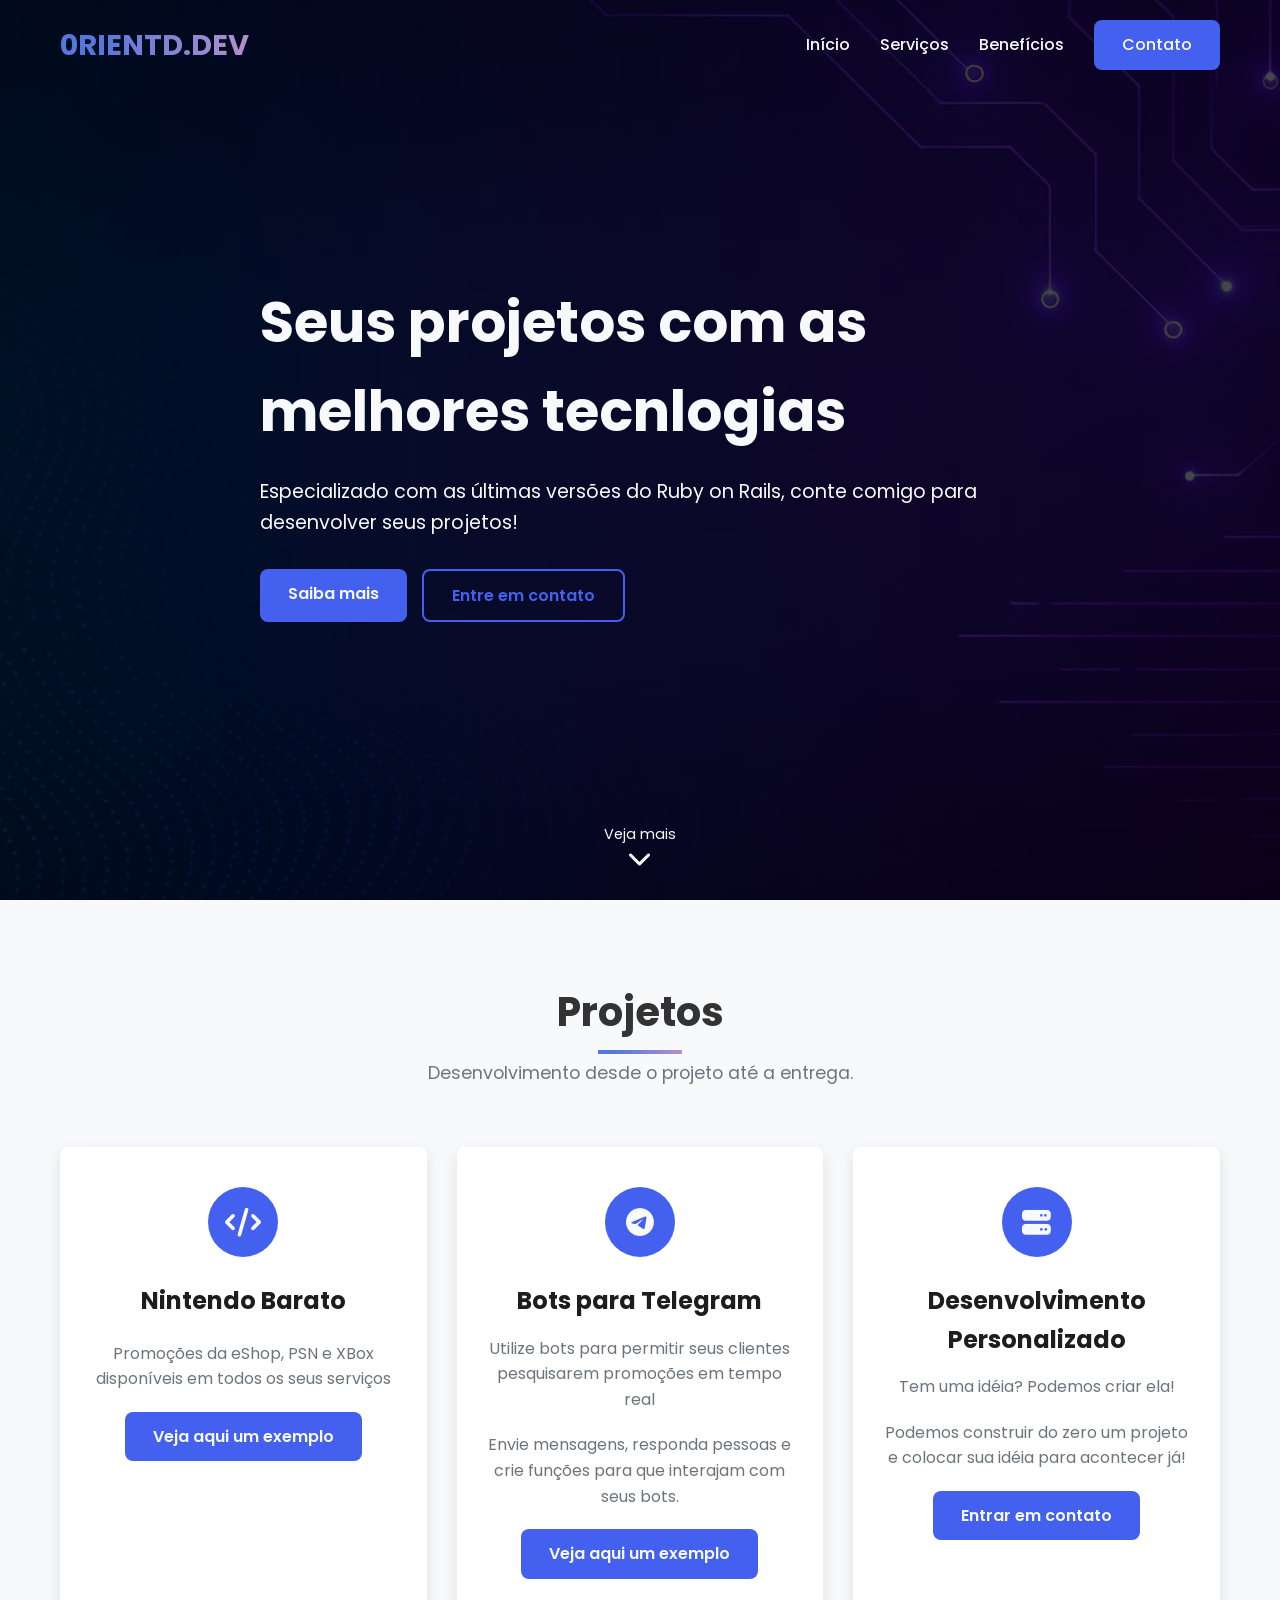
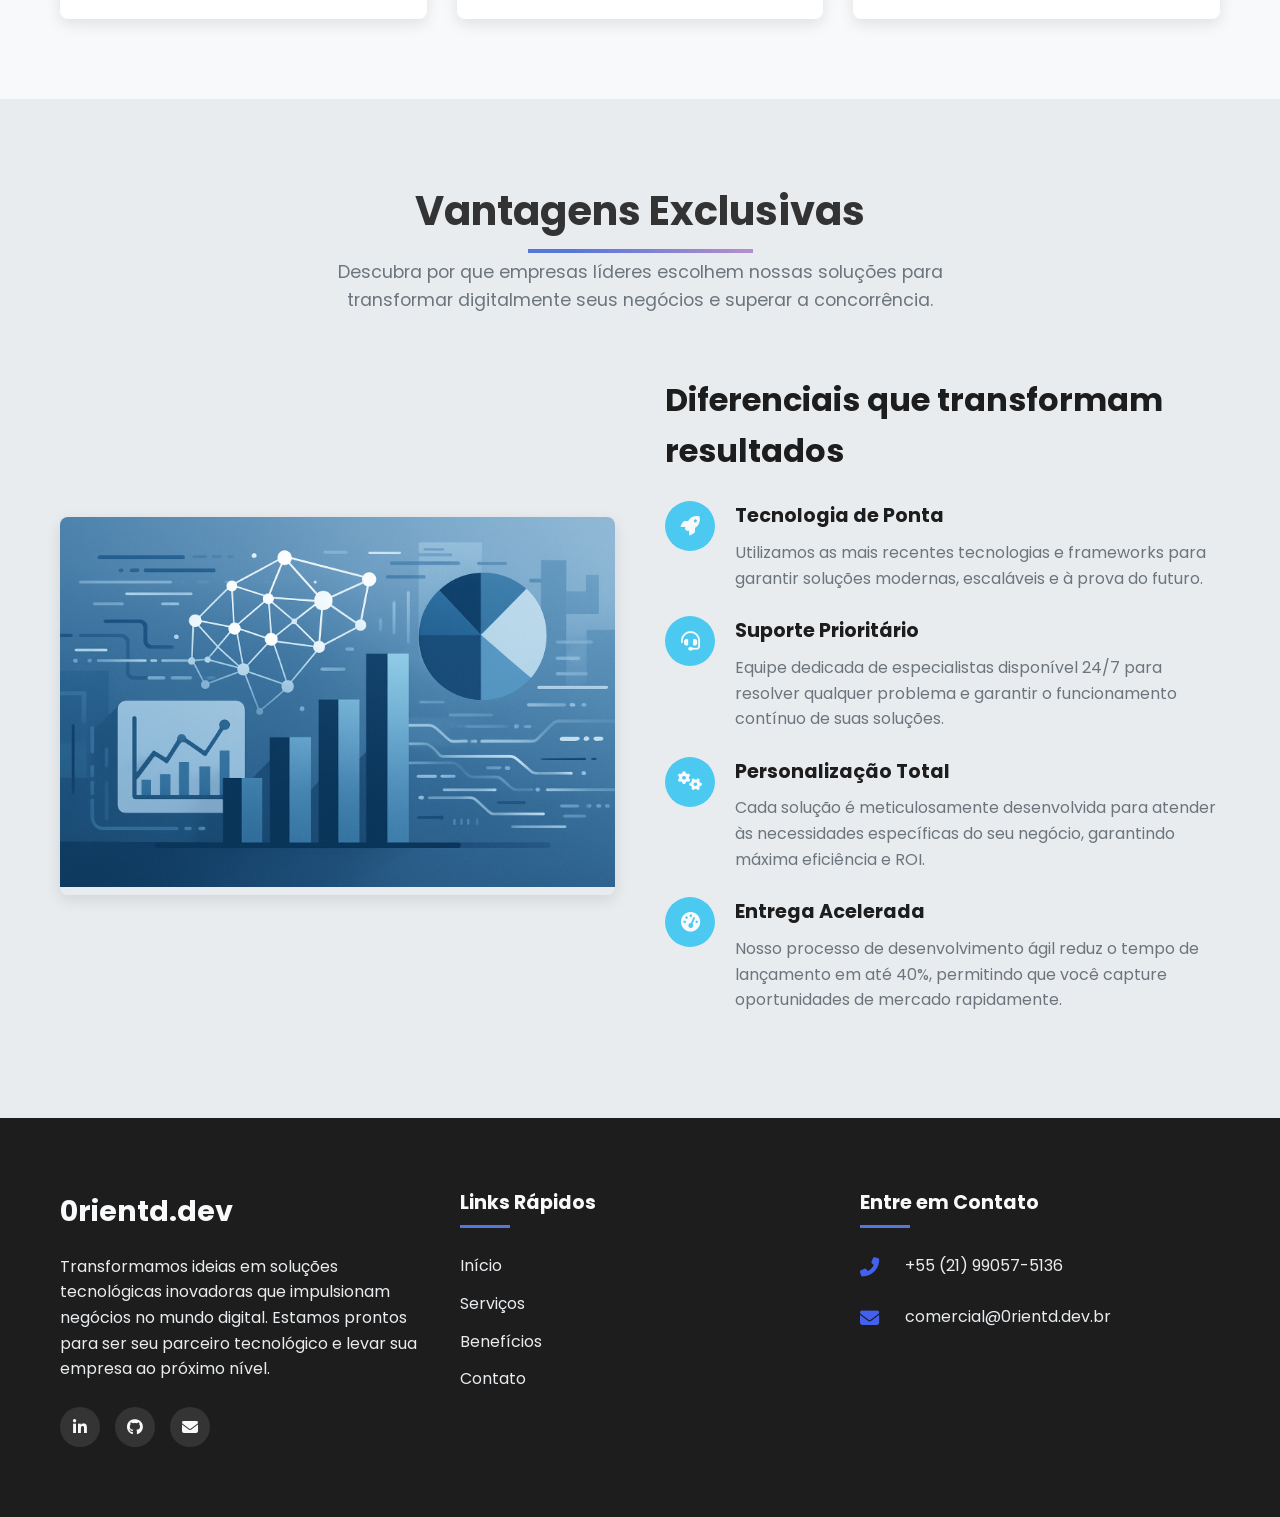
==== index.html @ 9e813110 "feita atualização parcial" ====
<!DOCTYPE html>
<html lang="pt-br">
<head>
    <meta charset="UTF-8">
    <meta name="viewport" content="width=device-width, initial-scale=1.0">
    <title>0rientd.dev</title>
    <meta name="description" content="Serviços de desenvolvimento personalizado, bots de automação para Telegram e APIs customizadas para seu negócio.">
    
    <!-- Fontes -->
    <link rel="preconnect" href="https://fonts.googleapis.com">
    <link rel="preconnect" href="https://fonts.gstatic.com" crossorigin>
    <link href="https://fonts.googleapis.com/css2?family=Poppins:wght@300;400;500;600;700&display=swap" rel="stylesheet">
    
    <!-- Font Awesome -->
    <link rel="stylesheet" href="https://cdnjs.cloudflare.com/ajax/libs/font-awesome/6.4.0/css/all.min.css">
    
    <!-- CSS Personalizado -->
    <link rel="stylesheet" href="css/style.css">
</head>
<body>
    <!-- Header / Navegação -->
    <header id="header">
        <div class="container navbar">
            <a href="#" class="logo">0rientd.dev</a>
            <ul class="nav-links">
                <li><a href="#home">Início</a></li>
                <li><a href="#services">Serviços</a></li>
                <li><a href="#benefits">Benefícios</a></li>
                <li><a href="#contact" class="btn">Contato</a></li>
            </ul>
            <div class="hamburger">
                <span></span>
                <span></span>
                <span></span>
            </div>
        </div>
    </header>

    <!-- Hero Section -->
    <section id="home" class="hero">
        <div class="container hero-content">
            <h1>Seus projetos com as melhores tecnlogias</h1>
            <p>Especializado com as últimas versões do Ruby on Rails, conte comigo para desenvolver seus projetos!</p>
            <div class="hero-btns">
                <a href="#services" class="btn">Saiba mais</a>
                <a href="#contact" class="btn btn-outline">Entre em contato</a>
            </div>
        </div>
        <div class="scroll-down">
            <span>Veja mais</span>
            <i class="fas fa-chevron-down"></i>
        </div>
    </section>

    <!-- Serviços -->
    <section id="services" class="services">
        <div class="container">
            <div class="section-title">
                <h2>Projetos</h2>
                <p>Desenvolvimento desde o projeto até a entrega.</p>
                <p></p>
            </div>
            <div class="services-container">
                <div class="service-card" data-aos="fade-up">
                    <div class="service-icon">
                        <i class="fas fa-code"></i>
                    </div>
                    <h3>Nintendo Barato</h3>
                    <p></p>
                    <p>Promoções da eShop, PSN e XBox disponíveis em todos os seus serviços</p>
                    <a href="#link-para-pagina-de-exemplo" class="btn">Veja aqui um exemplo</a>
                </div>
                <div class="service-card" data-aos="fade-up" data-aos-delay="200">
                    <div class="service-icon">
                        <i class="fab fa-telegram"></i>
                    </div>
                    <h3>Bots para Telegram</h3>
                    <p>Utilize bots para permitir seus clientes pesquisarem promoções em tempo real</p>
                    <p>Envie mensagens, responda pessoas e crie funções para que interajam com seus bots.</p>
                    <a href="#contact" class="btn">Veja aqui um exemplo</a>
                </div>
                <div class="service-card" data-aos="fade-up" data-aos-delay="400">
                    <div class="service-icon">
                        <i class="fas fa-server"></i>
                    </div>
                    <h3>Desenvolvimento Personalizado</h3>
                    <p>Tem uma idéia? Podemos criar ela!</p>
                    <p>Podemos construir do zero um projeto e colocar sua idéia para acontecer já!</p>
                    <a href="#contact" class="btn">Entrar em contato</a>
                </div>
            </div>
        </div>
    </section>

    <!-- Benefícios -->
    <section id="benefits" class="benefits">
        <div class="container">
            <div class="section-title">
                <h2>Vantagens Exclusivas</h2>
                <p>Descubra por que empresas líderes escolhem nossas soluções para transformar digitalmente seus negócios e superar a concorrência.</p>
            </div>
            <div class="benefits-container">
                <div class="benefits-img">
                    <img src="images/apoio.png" alt="Tecnologia avançada">
                </div>
                <div class="benefits-content">
                    <h3>Diferenciais que transformam resultados</h3>
                    <div class="benefit-item" data-aos="fade-right">
                        <div class="benefit-icon">
                            <i class="fas fa-rocket"></i>
                        </div>
                        <div class="benefit-text">
                            <h4>Tecnologia de Ponta</h4>
                            <p>Utilizamos as mais recentes tecnologias e frameworks para garantir soluções modernas, escaláveis e à prova do futuro.</p>
                        </div>
                    </div>
                    <div class="benefit-item" data-aos="fade-right" data-aos-delay="200">
                        <div class="benefit-icon">
                            <i class="fas fa-headset"></i>
                        </div>
                        <div class="benefit-text">
                            <h4>Suporte Prioritário</h4>
                            <p>Equipe dedicada de especialistas disponível 24/7 para resolver qualquer problema e garantir o funcionamento contínuo de suas soluções.</p>
                        </div>
                    </div>
                    <div class="benefit-item" data-aos="fade-right" data-aos-delay="400">
                        <div class="benefit-icon">
                            <i class="fas fa-cogs"></i>
                        </div>
                        <div class="benefit-text">
                            <h4>Personalização Total</h4>
                            <p>Cada solução é meticulosamente desenvolvida para atender às necessidades específicas do seu negócio, garantindo máxima eficiência e ROI.</p>
                        </div>
                    </div>
                    <div class="benefit-item" data-aos="fade-right" data-aos-delay="600">
                        <div class="benefit-icon">
                            <i class="fas fa-tachometer-alt"></i>
                        </div>
                        <div class="benefit-text">
                            <h4>Entrega Acelerada</h4>
                            <p>Nosso processo de desenvolvimento ágil reduz o tempo de lançamento em até 40%, permitindo que você capture oportunidades de mercado rapidamente.</p>
                        </div>
                    </div>
                </div>
            </div>
        </div>
    </section>

    <!-- Footer / Contato -->
    <footer id="contact">
        <div class="container">
            <div class="footer-container">
                <div class="footer-about">
                    <a href="#" class="footer-logo">0rientd.dev</a>
                    <p>Transformamos ideias em soluções tecnológicas inovadoras que impulsionam negócios no mundo digital. Estamos prontos para ser seu parceiro tecnológico e levar sua empresa ao próximo nível.</p>
                    <div class="social-links">
                        <a href="https://linkedin.com/" class="social-link" target="_blank" aria-label="LinkedIn">
                            <i class="fab fa-linkedin-in"></i>
                        </a>
                        <a href="https://github.com/" class="social-link" target="_blank" aria-label="GitHub">
                            <i class="fab fa-github"></i>
                        </a>
                        <a href="mailto:contato@devsolutions.com" class="social-link" aria-label="Email">
                            <i class="fas fa-envelope"></i>
                        </a>
                    </div>
                </div>
                <div class="footer-links">
                    <h4>Links Rápidos</h4>
                    <ul>
                        <li><a href="#home">Início</a></li>
                        <li><a href="#services">Serviços</a></li>
                        <li><a href="#benefits">Benefícios</a></li>
                        <li><a href="#contact">Contato</a></li>
                    </ul>
                </div>
                <div class="footer-contact">
                    <h4>Entre em Contato</h4>
                    <div class="contact-info">
                        <div class="contact-icon">
                            <i class="fas fa-phone-alt"></i>
                        </div>
                        <div class="contact-text">
                            <p>+55 (21) 99057-5136</p>
                        </div>
                    </div>
                    <div class="contact-info">
                        <div class="contact-icon">
                            <i class="fas fa-envelope"></i>
                        </div>
                        <div class="contact-text">
                            <p>comercial@0rientd.dev.br</p>
                        </div>
                    </div>
                </div>
            </div>
        </div>
    </footer>

    <!-- Botão Voltar ao Topo -->
    <div class="back-to-top">
        <i class="fas fa-arrow-up"></i>
    </div>

    <!-- JavaScript -->
    <script src="js/main.js"></script>
</body>
</html>
---- css/style.css ----
/* ===== VARIABLES ===== */
:root {
  --primary-color: #4361ee;
  --secondary-color: #57d;
  --accent-color: #4cc9f0;
  --dark-color: #1d1d1d;
  --light-color: #f8f9fa;
  --success-color: #2ecc71;
  --warning-color: #f39c12;
  --danger-color: #e74c3c;
  --text-color: #333333;
  --text-light: #f8f9fa;
  --gray-light: #e9ecef;
  --gray: #6c757d;
  --intersection-animation-loop: #b490ca;
  --transition: all 0.3s ease;
  --box-shadow: 0 5px 15px rgba(0, 0, 0, 0.1);
  --box-shadow-hover: 0 8px 25px rgba(0, 0, 0, 0.2);
  --border-radius: 8px;
  --section-padding: 80px 0;
}
::-webkit-color-swatch-wrapper {
  padding: 0;
}

/* ===== RESET & BASE STYLES ===== */
* {
  margin: 0;
  padding: 0;
  box-sizing: border-box;
}

html {
  scroll-behavior: smooth;
  font-size: 16px;
}

body {
  font-family: 'Poppins', sans-serif;
  line-height: 1.6;
  color: var(--text-color);
  overflow-x: hidden;
  background-color: var(--light-color);
}

a {
  text-decoration: none;
  color: var(--primary-color);
  transition: var(--transition);
}

a:hover {
  color: var(--secondary-color);
}

ul {
  list-style: none;
}

img {
  max-width: 100%;
  height: auto;
}

.container {
  width: 100%;
  max-width: 1200px;
  margin: 0 auto;
  padding: 0 20px;
}

.btn {
  display: inline-block;
  padding: 12px 28px;
  background-color: var(--primary-color);
  color: var(--text-light);
  border: none;
  border-radius: var(--border-radius);
  font-weight: 600;
  cursor: pointer;
  transition: var(--transition);
  text-align: center;
}

.btn:hover {
  background-color: var(--secondary-color);
  transform: translateY(-3px);
  box-shadow: var(--box-shadow-hover);
  color: var(--text-light);
}

.btn-outline {
  background-color: transparent;
  border: 2px solid var(--primary-color);
  color: var(--primary-color);
}

.btn-outline:hover {
  background-color: var(--secondary-color);
  color: var(--text-light);
  border: 2px solid var(--secondary-color);
}

.section-title {
  text-align: center;
  margin-bottom: 60px;
}

.section-title h2 {
  font-size: 2.5rem;
  font-weight: 700;
  margin-bottom: 15px;
  position: relative;
  display: inline-block;
}

.section-title h2::after {
  background: linear-gradient(to right, var(--secondary-color) 10%, var(--intersection-animation-loop) 50%, var(--secondary-color) 100%);
  background-size: 200% auto;
  animation: textclip 3.5s linear infinite;
  content: '';
  position: absolute;
  width: 50%;
  height: 4px;
  bottom: -10px;
  left: 25%;
}

@keyframes textclip {
  to {
    background-position: 200% center;
  }
}

.section-title p {
  color: var(--gray);
  font-size: 1.1rem;
  max-width: 700px;
  margin: 0 auto;
}

section {
  padding: var(--section-padding);
}

/* ===== HEADER & NAVIGATION ===== */
header {
  position: fixed;
  top: 0;
  left: 0;
  width: 100%;
  z-index: 1000;
  background-color: transparent;
  transition: var(--transition);
  padding: 20px 0;
}

header.scrolled {
  background-color: var(--light-color);
  box-shadow: var(--box-shadow);
  padding: 15px 0;
}

.navbar {
  display: flex;
  justify-content: space-between;
  align-items: center;
}

.logo {
  text-align: center;
  color: #fff;
  font-size: 1.8rem;
  text-transform: uppercase;
  font-weight: 700;
  background: linear-gradient(to right, var(--secondary-color) 10%, var(--intersection-animation-loop) 50%, var(--secondary-color) 100%);
  background-size: 200% auto;
  background-clip: text;
  -webkit-background-clip: text;
  -webkit-text-fill-color: transparent;
  animation: textclip 3.5s linear infinite;
  display: inline-block;
}

@keyframes textclip {
  to {
    background-position: 200% center;
  }
}

header.scrolled .logo {
  /* color: var(--primary-color); */
  color: var(--secondary-color);
}

.nav-links {
  display: flex;
  align-items: center;
}

.nav-links li {
  margin-left: 30px;
}

.nav-links a {
  color: var(--text-light);
  font-weight: 500;
  position: relative;
}

header.scrolled .nav-links a {
  color: var(--text-color);
}

.nav-links a::after {
  content: '';
  position: absolute;
  width: 0;
  height: 2px;
  background-color: var(--secondary-color);
  bottom: -5px;
  left: 0;
  transition: var(--transition);
}

.nav-links a:hover::after {
  width: 100%;
}

.hamburger {
  display: none;
  cursor: pointer;
}

.hamburger span {
  display: block;
  width: 25px;
  height: 3px;
  background-color: var(--text-light);
  margin: 5px 0;
  transition: var(--transition);
}

header.scrolled .hamburger span {
  background-color: var(--text-color);
}

/* ===== HERO SECTION ===== */
.hero {
  height: 100vh;
  background: linear-gradient(rgba(0, 0, 0, 0.7), rgba(0, 0, 0, 0.7)), url('../images/hero-bg.jpg');
  background-size: cover;
  background-position: center;
  display: flex;
  align-items: center;
  color: var(--text-light);
  position: relative;
}

.hero-content {
  max-width: 800px;
}

.hero-content h1 {
  font-size: 3.5rem;
  font-weight: 700;
  margin-bottom: 20px;
  opacity: 0;
  transform: translateY(30px);
  animation: fadeInUp 1s forwards 0.5s;
}

.hero-content p {
  font-size: 1.2rem;
  margin-bottom: 30px;
  opacity: 0;
  transform: translateY(30px);
  animation: fadeInUp 1s forwards 0.8s;
}

.hero-btns {
  display: flex;
  gap: 15px;
  opacity: 0;
  transform: translateY(30px);
  animation: fadeInUp 1s forwards 1.1s;
}

@keyframes fadeInUp {
  to {
    opacity: 1;
    transform: translateY(0);
  }
}

.scroll-down {
  position: absolute;
  bottom: 30px;
  left: 50%;
  transform: translateX(-50%);
  display: flex;
  flex-direction: column;
  align-items: center;
  color: var(--text-light);
  font-size: 0.9rem;
  opacity: 0;
  animation: fadeIn 1s forwards 1.5s;
}

.scroll-down i {
  font-size: 1.5rem;
  animation: bounce 2s infinite;
}

@keyframes fadeIn {
  to {
    opacity: 1;
  }
}

@keyframes bounce {
  0%, 20%, 50%, 80%, 100% {
    transform: translateY(0);
  }
  40% {
    transform: translateY(-15px);
  }
  60% {
    transform: translateY(-7px);
  }
}

/* ===== SERVICES SECTION ===== */
.services {
  background-color: var(--light-color);
}

.services-container {
  display: grid;
  grid-template-columns: repeat(auto-fit, minmax(300px, 1fr));
  gap: 30px;
}

.service-card {
  background-color: white;
  border-radius: var(--border-radius);
  padding: 40px 30px;
  text-align: center;
  box-shadow: var(--box-shadow);
  transition: var(--transition);
  opacity: 0;
  transform: translateY(30px);
}

.service-card.animate {
  animation: fadeInUp 1s forwards;
}

.service-card:hover {
  transform: translateY(-10px);
  box-shadow: var(--box-shadow-hover);
}

.service-icon {
  width: 70px;
  height: 70px;
  background-color: var(--primary-color);
  color: var(--text-light);
  border-radius: 50%;
  display: flex;
  justify-content: center;
  align-items: center;
  margin: 0 auto 25px;
  font-size: 1.8rem;
}

.service-card h3 {
  font-size: 1.5rem;
  margin-bottom: 15px;
  color: var(--dark-color);
}

.service-card p {
  color: var(--gray);
  margin-bottom: 20px;
}

/* ===== BENEFITS SECTION ===== */
.benefits {
  background-color: var(--gray-light);
}

.benefits-container {
  display: grid;
  grid-template-columns: 1fr 1fr;
  gap: 50px;
  align-items: center;
}

.benefits-img {
  position: relative;
  overflow: hidden;
  border-radius: var(--border-radius);
  box-shadow: var(--box-shadow);
}

.benefits-img img {
  transition: var(--transition);
}

.benefits-img:hover img {
  transform: scale(1.05);
}

.benefits-content h3 {
  font-size: 2rem;
  margin-bottom: 25px;
  color: var(--dark-color);
}

.benefit-item {
  display: flex;
  align-items: flex-start;
  margin-bottom: 25px;
  opacity: 0;
  transform: translateX(30px);
}

.benefit-item.animate {
  animation: fadeInRight 1s forwards;
}

.benefit-icon {
  min-width: 50px;
  height: 50px;
  background-color: var(--accent-color);
  color: var(--text-light);
  border-radius: 50%;
  display: flex;
  justify-content: center;
  align-items: center;
  margin-right: 20px;
  font-size: 1.2rem;
}

.benefit-text h4 {
  font-size: 1.2rem;
  margin-bottom: 8px;
  color: var(--dark-color);
}

.benefit-text p {
  color: var(--gray);
}

@keyframes fadeInRight {
  to {
    opacity: 1;
    transform: translateX(0);
  }
}

/* ===== FOOTER ===== */
footer {
  background-color: var(--dark-color);
  color: var(--text-light);
  padding: 70px 0 20px;
}

.footer-container {
  display: grid;
  grid-template-columns: repeat(auto-fit, minmax(250px, 1fr));
  gap: 40px;
  margin-bottom: 50px;
}

.footer-logo {
  font-size: 1.8rem;
  font-weight: 700;
  color: var(--text-light);
  margin-bottom: 20px;
  display: inline-block;
}

.footer-about p {
  margin-bottom: 25px;
  color: var(--gray-light);
}

.social-links {
  display: flex;
  gap: 15px;
}

.social-link {
  width: 40px;
  height: 40px;
  background-color: rgba(255, 255, 255, 0.1);
  border-radius: 50%;
  display: flex;
  justify-content: center;
  align-items: center;
  color: var(--text-light);
  transition: var(--transition);
}

.social-link:hover {
  background-color: var(--secondary-color);
  transform: translateY(-5px);;
}

.footer-links h4,
.footer-contact h4 {
  font-size: 1.2rem;
  margin-bottom: 25px;
  position: relative;
  padding-bottom: 10px;
}

.footer-links h4::after,
.footer-contact h4::after {
  content: '';
  position: absolute;
  width: 50px;
  height: 3px;
  background-color: var(--secondary-color);
  bottom: 0;
  left: 0;
}

.footer-links ul li {
  margin-bottom: 12px;
}

.footer-links ul li a {
  color: var(--gray-light);
  transition: var(--transition);
}

.footer-links ul li a:hover {
  color: var(--secondary-color);
  padding-left: 5px;
}

.contact-info {
  display: flex;
  align-items: flex-start;
  margin-bottom: 20px;
}

.contact-icon {
  min-width: 30px;
  color: var(--primary-color);
  font-size: 1.2rem;
  margin-right: 15px;
}

.contact-text {
  color: var(--gray-light);
}

.copyright {
  text-align: center;
  padding-top: 20px;
  border-top: 1px solid rgba(255, 255, 255, 0.1);
  color: var(--gray);
  font-size: 0.9rem;
}

/* ===== BACK TO TOP BUTTON ===== */
.back-to-top {
  position: fixed;
  bottom: 30px;
  right: 30px;
  width: 50px;
  height: 50px;
  background-color: var(--primary-color);
  color: var(--text-light);
  border-radius: 50%;
  display: flex;
  justify-content: center;
  align-items: center;
  font-size: 1.2rem;
  cursor: pointer;
  opacity: 0;
  visibility: hidden;
  transition: var(--transition);
  z-index: 999;
}

.back-to-top.active {
  opacity: 1;
  visibility: visible;
}

.back-to-top:hover {
  background-color: var(--secondary-color);
  transform: translateY(-5px);
}

/* ===== RESPONSIVE STYLES ===== */
@media screen and (max-width: 992px) {
  html {
    font-size: 15px;
  }
  
  .hero-content h1 {
    font-size: 3rem;
  }
  
  .benefits-container {
    grid-template-columns: 1fr;
  }
  
  .benefits-img {
    order: 2;
  }
  
  .benefits-content {
    order: 1;
  }
}

@media screen and (max-width: 768px) {
  .hamburger {
    display: block;
  }
  
  .nav-links {
    position: fixed;
    top: 0;
    right: -100%;
    width: 70%;
    height: 100vh;
    background-color: var(--light-color);
    flex-direction: column;
    align-items: flex-start;
    padding: 100px 30px 30px;
    transition: var(--transition);
    box-shadow: -5px 0 15px rgba(0, 0, 0, 0.1);
  }
  
  .nav-links.active {
    right: 0;
  }
  
  .nav-links li {
    margin: 15px 0;
    width: 100%;
  }
  
  .nav-links a {
    color: var(--text-color);
    display: block;
    font-size: 1.1rem;
  }
  
  .hero-content h1 {
    font-size: 2.5rem;
  }
  
  .hero-btns {
    flex-direction: column;
    gap: 10px;
  }
  
  .hero-btns .btn {
    width: 100%;
  }
  
  .section-title h2 {
    font-size: 2rem;
  }
}

@media screen and (max-width: 576px) {
  html {
    font-size: 14px;
  }
  
  .hero-content h1 {
    font-size: 2.2rem;
  }
  
  .testimonial-card {
    padding: 30px 20px;
  }
  
  .slider-arrows {
    display: none;
  }
  
  .footer-container {
    grid-template-columns: 1fr;
  }
}
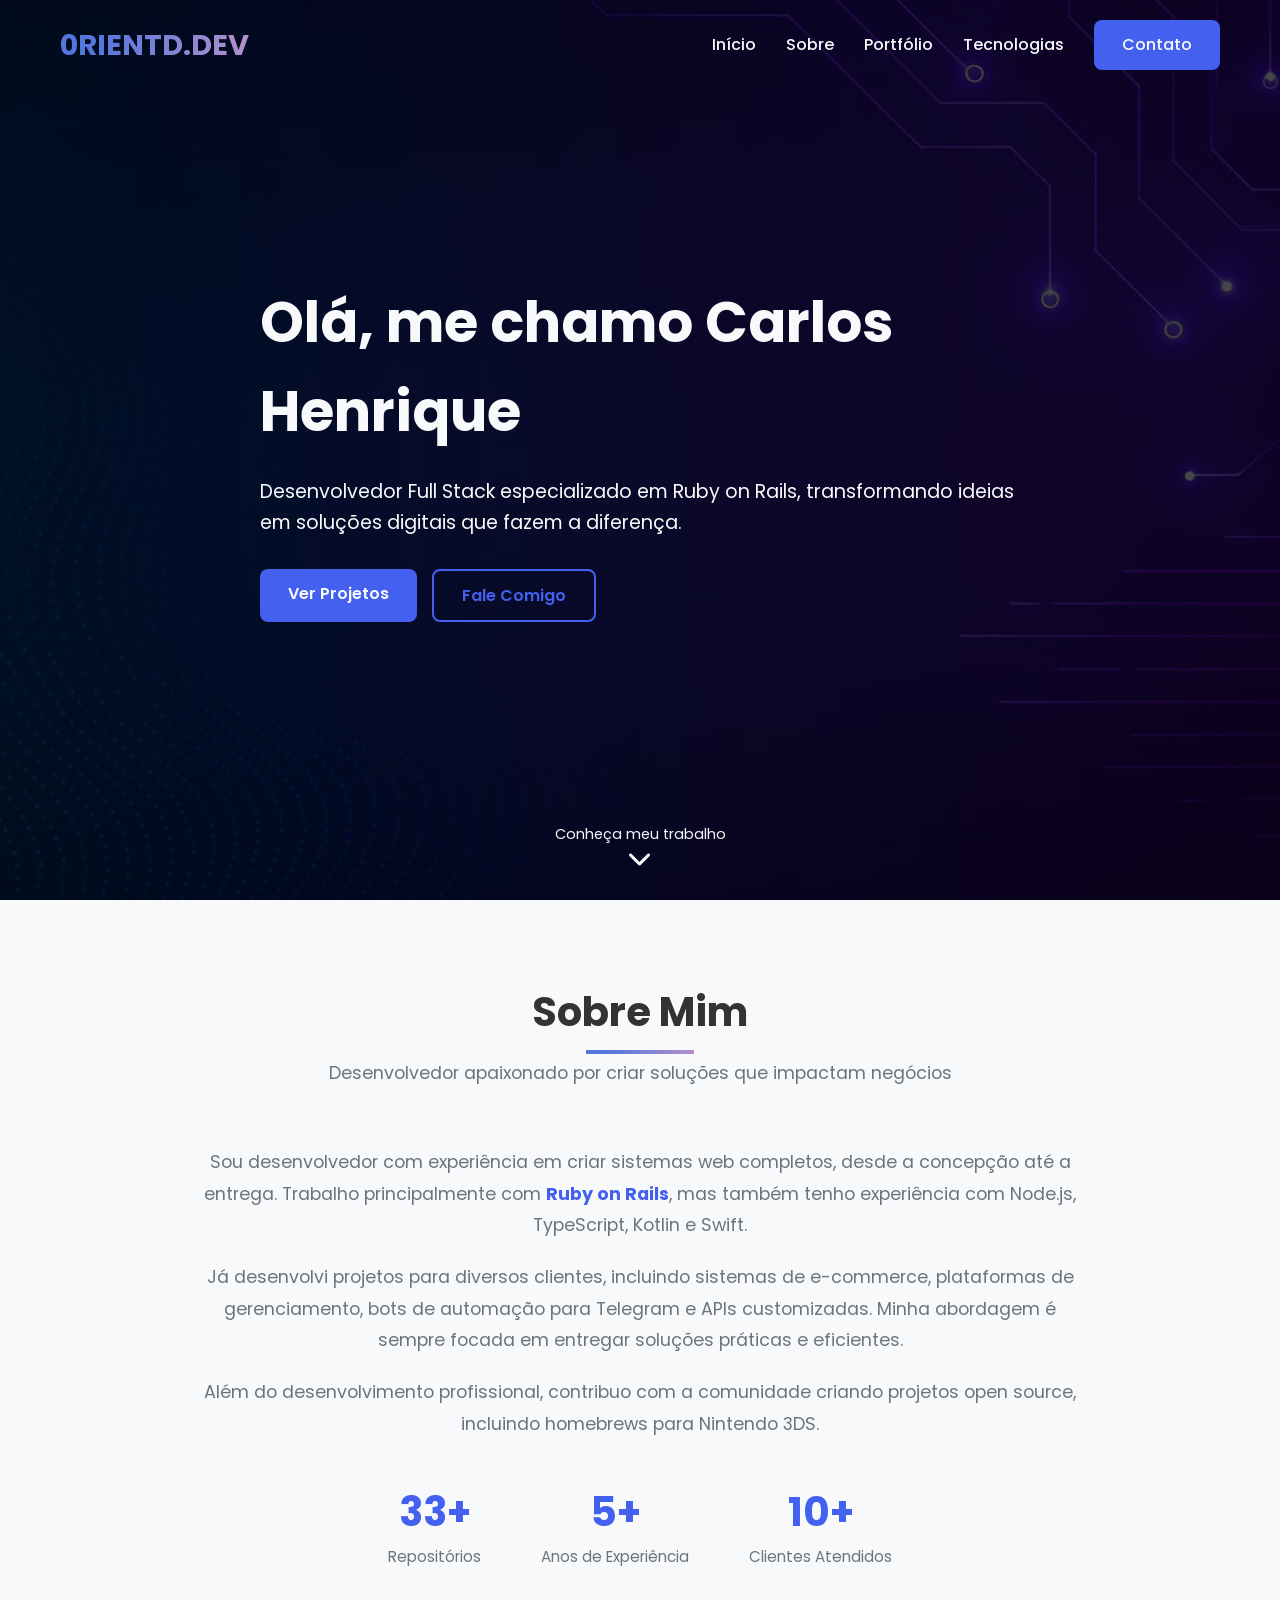
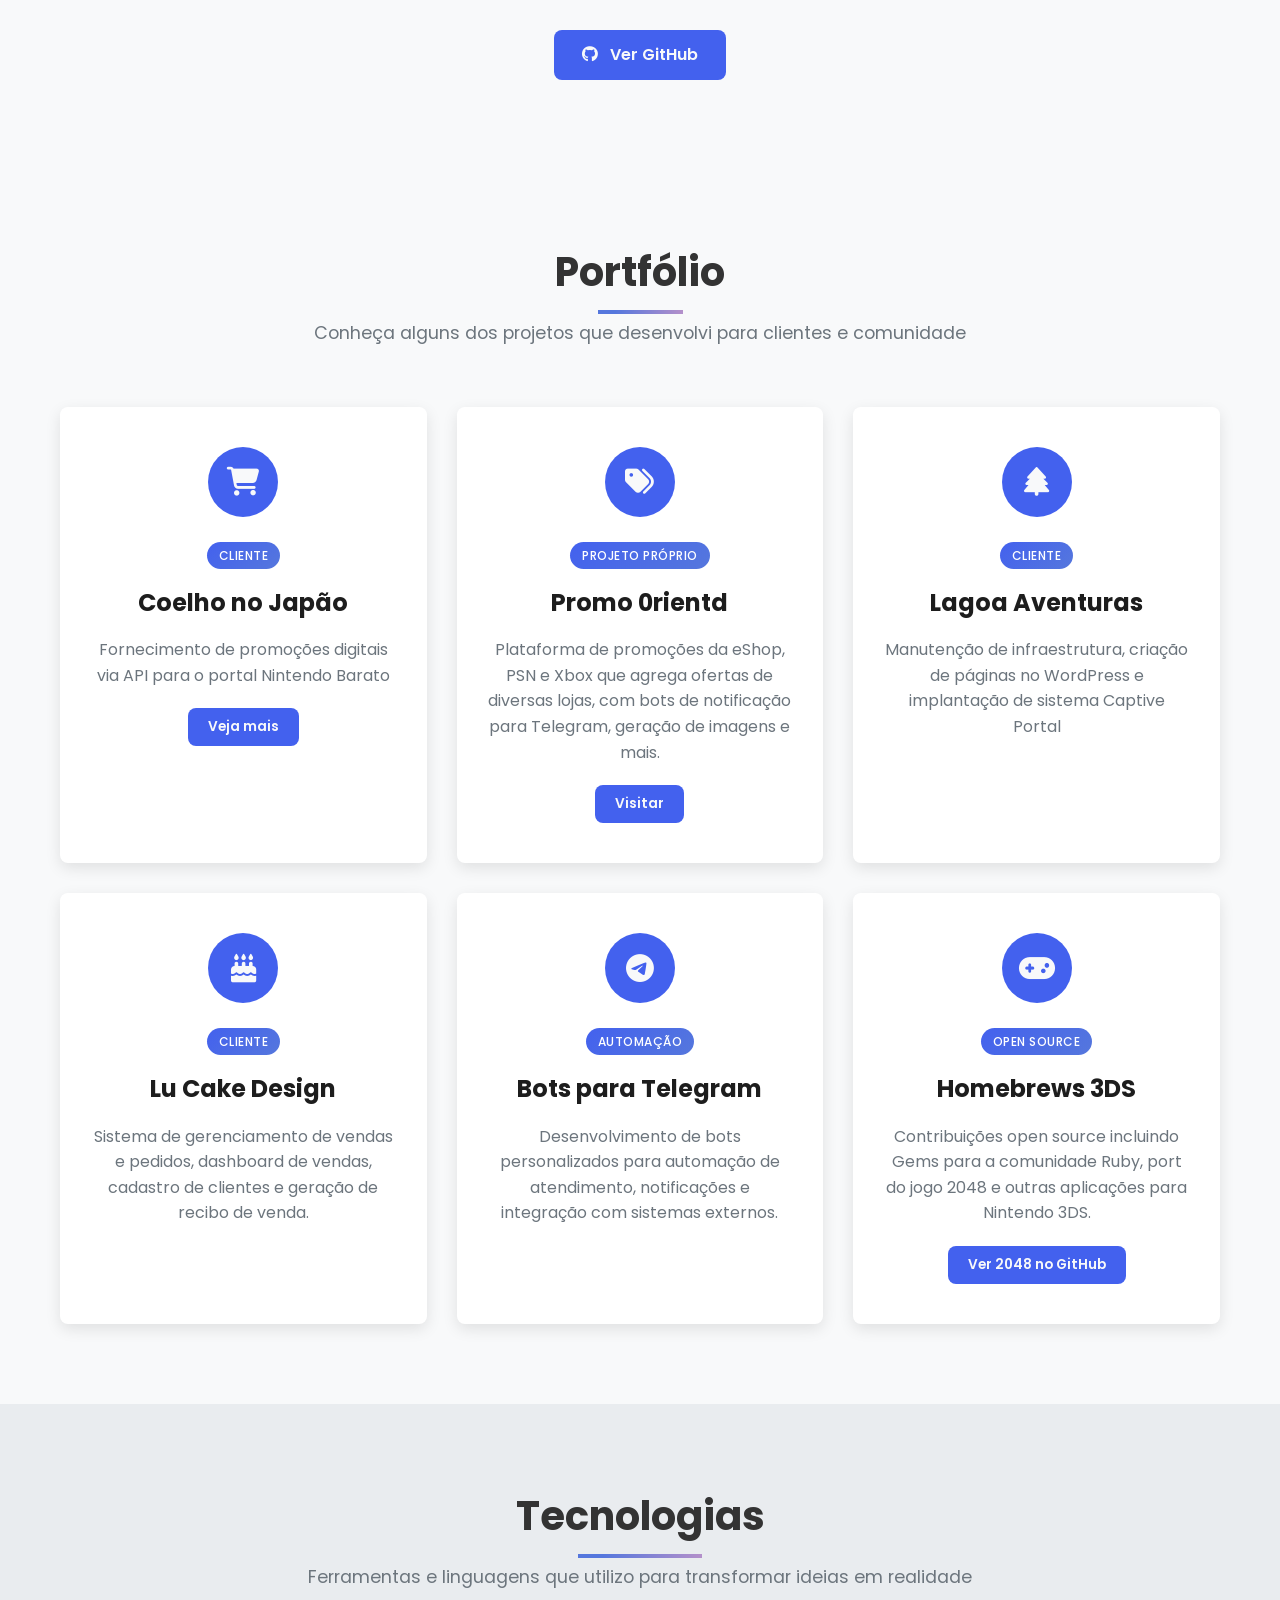
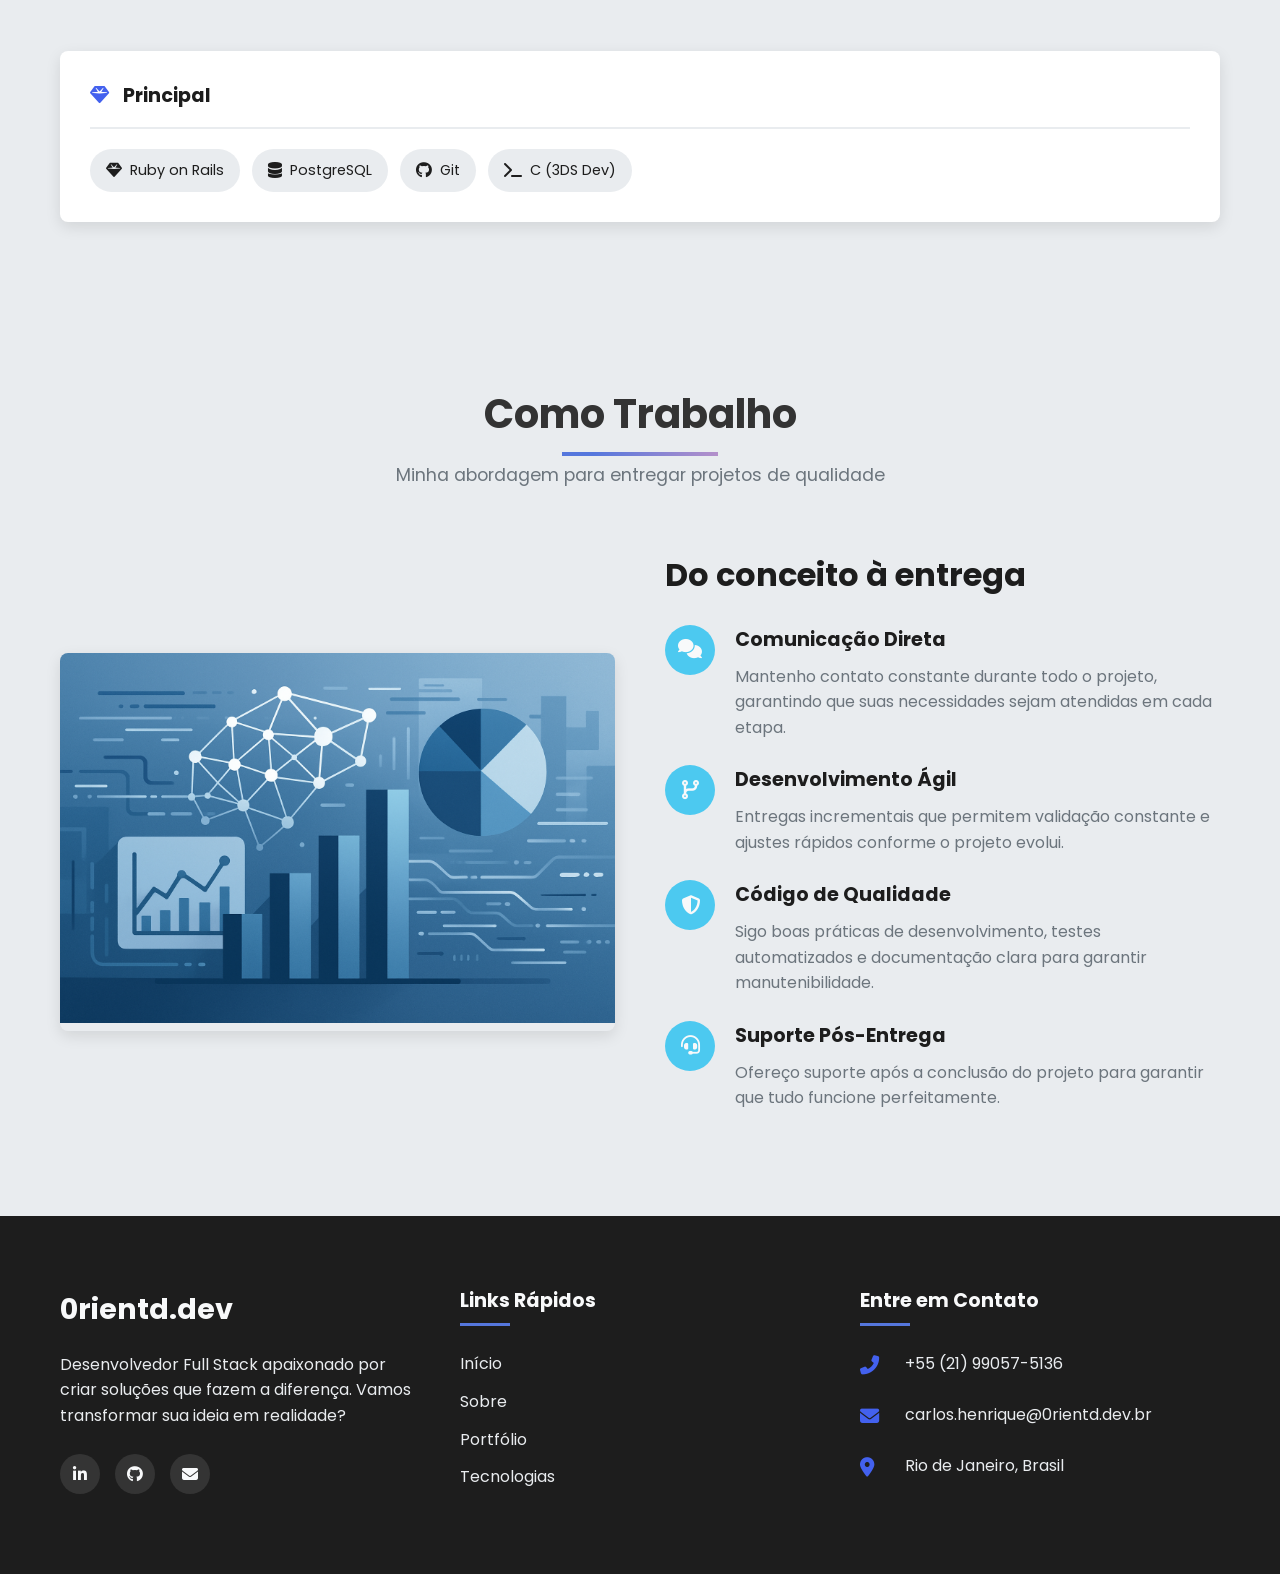
==== commit 6a46917f: "Atualizada informações do site e feito mudanças no layout, além de correções no layout mobile" ====
--- a/index.html
+++ b/index.html
@@ -3,8 +3,8 @@
 <head>
     <meta charset="UTF-8">
     <meta name="viewport" content="width=device-width, initial-scale=1.0">
-    <title>0rientd.dev</title>
-    <meta name="description" content="Serviços de desenvolvimento personalizado, bots de automação para Telegram e APIs customizadas para seu negócio.">
+    <title>0rientd.dev | Carlos Henrique</title>
+    <meta name="description" content="Desenvolvedor Full Stack especializado em Ruby on Rails. Criação de sistemas web, automações, bots para Telegram e soluções personalizadas.">
     
     <!-- Fontes -->
     <link rel="preconnect" href="https://fonts.googleapis.com">
@@ -24,8 +24,9 @@
             <a href="#" class="logo">0rientd.dev</a>
             <ul class="nav-links">
                 <li><a href="#home">Início</a></li>
-                <li><a href="#services">Serviços</a></li>
-                <li><a href="#benefits">Benefícios</a></li>
+                <li><a href="#about">Sobre</a></li>
+                <li><a href="#portfolio">Portfólio</a></li>
+                <li><a href="#skills">Tecnologias</a></li>
                 <li><a href="#contact" class="btn">Contato</a></li>
             </ul>
             <div class="hamburger">
@@ -39,106 +40,194 @@
     <!-- Hero Section -->
     <section id="home" class="hero">
         <div class="container hero-content">
-            <h1>Seus projetos com as melhores tecnlogias</h1>
-            <p>Especializado com as últimas versões do Ruby on Rails, conte comigo para desenvolver seus projetos!</p>
+            <h1>Olá, me chamo Carlos Henrique</h1>
+            <p>Desenvolvedor Full Stack especializado em Ruby on Rails, transformando ideias em soluções digitais que fazem a diferença.</p>
             <div class="hero-btns">
-                <a href="#services" class="btn">Saiba mais</a>
-                <a href="#contact" class="btn btn-outline">Entre em contato</a>
+                <a href="#portfolio" class="btn">Ver Projetos</a>
+                <a href="#contact" class="btn btn-outline">Fale Comigo</a>
             </div>
         </div>
         <div class="scroll-down">
-            <span>Veja mais</span>
+            <span>Conheça meu trabalho</span>
             <i class="fas fa-chevron-down"></i>
         </div>
     </section>
 
-    <!-- Serviços -->
-    <section id="services" class="services">
+    <!-- Sobre Mim -->
+    <section id="about" class="about">
         <div class="container">
             <div class="section-title">
-                <h2>Projetos</h2>
-                <p>Desenvolvimento desde o projeto até a entrega.</p>
-                <p></p>
+                <h2>Sobre Mim</h2>
+                <p>Desenvolvedor apaixonado por criar soluções que impactam negócios</p>
+            </div>
+            <div class="about-content">
+                <div class="about-text">
+                    <p>Sou desenvolvedor com experiência em criar sistemas web completos, desde a concepção até a entrega. Trabalho principalmente com <strong>Ruby on Rails</strong>, mas também tenho experiência com Node.js, TypeScript, Kotlin e Swift.</p>
+                    <p>Já desenvolvi projetos para diversos clientes, incluindo sistemas de e-commerce, plataformas de gerenciamento, bots de automação para Telegram e APIs customizadas. Minha abordagem é sempre focada em entregar soluções práticas e eficientes.</p>
+                    <p>Além do desenvolvimento profissional, contribuo com a comunidade criando projetos open source, incluindo homebrews para Nintendo 3DS.</p>
+                    <div class="about-stats">
+                        <div class="stat-item">
+                            <span class="stat-number">33+</span>
+                            <span class="stat-label">Repositórios</span>
+                        </div>
+                        <div class="stat-item">
+                            <span class="stat-number">5+</span>
+                            <span class="stat-label">Anos de Experiência</span>
+                        </div>
+                        <div class="stat-item">
+                            <span class="stat-number">10+</span>
+                            <span class="stat-label">Clientes Atendidos</span>
+                        </div>
+                    </div>
+                    <a href="https://github.com/0rientd" target="_blank" class="btn"><i class="fab fa-github"></i> Ver GitHub</a>
+                </div>
+            </div>
+        </div>
+    </section>
+
+    <!-- Portfólio -->
+    <section id="portfolio" class="services">
+        <div class="container">
+            <div class="section-title">
+                <h2>Portfólio</h2>
+                <p>Conheça alguns dos projetos que desenvolvi para clientes e comunidade</p>
             </div>
             <div class="services-container">
                 <div class="service-card" data-aos="fade-up">
                     <div class="service-icon">
-                        <i class="fas fa-code"></i>
-                    </div>
-                    <h3>Nintendo Barato</h3>
-                    <p></p>
-                    <p>Promoções da eShop, PSN e XBox disponíveis em todos os seus serviços</p>
-                    <a href="#link-para-pagina-de-exemplo" class="btn">Veja aqui um exemplo</a>
+                        <i class="fas fa-shopping-cart"></i>
+                    </div>
+                    <span class="project-tag">Cliente</span>
+                    <h3>Coelho no Japão</h3>
+                    <p>Fornecimento de promoções digitais via API para o portal Nintendo Barato</p>
+                    <a href="https://www.nintendobarato.com.br/eshop" target="_blank" class="btn btn-sm">Veja mais</a>
+                </div>
+                <div class="service-card" data-aos="fade-up" data-aos-delay="100">
+                    <div class="service-icon">
+                        <i class="fas fa-tags"></i>
+                    </div>
+                    <span class="project-tag">Projeto Próprio</span>
+                    <h3>Promo 0rientd</h3>
+                    <p>Plataforma de promoções da eShop, PSN e Xbox que agrega ofertas de diversas lojas, com bots de notificação para Telegram, geração de imagens e mais.</p>
+                    <a href="https://promo.0rientd.dev" target="_blank" class="btn btn-sm">Visitar</a>
                 </div>
                 <div class="service-card" data-aos="fade-up" data-aos-delay="200">
                     <div class="service-icon">
+                        <i class="fas fa-tree"></i>
+                    </div>
+                    <span class="project-tag">Cliente</span>
+                    <h3>Lagoa Aventuras</h3>
+                    <p>Manutenção de infraestrutura, criação de páginas no WordPress e implantação de sistema Captive Portal</p>
+                </div>
+                <div class="service-card" data-aos="fade-up" data-aos-delay="300">
+                    <div class="service-icon">
+                        <i class="fas fa-birthday-cake"></i>
+                    </div>
+                    <span class="project-tag">Cliente</span>
+                    <h3>Lu Cake Design</h3>
+                    <p>Sistema de gerenciamento de vendas e pedidos, dashboard de vendas, cadastro de clientes e geração de recibo de venda.</p>
+                </div>
+                <div class="service-card" data-aos="fade-up" data-aos-delay="400">
+                    <div class="service-icon">
                         <i class="fab fa-telegram"></i>
                     </div>
+                    <span class="project-tag">Automação</span>
                     <h3>Bots para Telegram</h3>
-                    <p>Utilize bots para permitir seus clientes pesquisarem promoções em tempo real</p>
-                    <p>Envie mensagens, responda pessoas e crie funções para que interajam com seus bots.</p>
-                    <a href="#contact" class="btn">Veja aqui um exemplo</a>
-                </div>
-                <div class="service-card" data-aos="fade-up" data-aos-delay="400">
-                    <div class="service-icon">
-                        <i class="fas fa-server"></i>
-                    </div>
-                    <h3>Desenvolvimento Personalizado</h3>
-                    <p>Tem uma idéia? Podemos criar ela!</p>
-                    <p>Podemos construir do zero um projeto e colocar sua idéia para acontecer já!</p>
-                    <a href="#contact" class="btn">Entrar em contato</a>
-                </div>
-            </div>
-        </div>
-    </section>
-
-    <!-- Benefícios -->
+                    <p>Desenvolvimento de bots personalizados para automação de atendimento, notificações e integração com sistemas externos.</p>
+                </div>
+                <div class="service-card" data-aos="fade-up" data-aos-delay="500">
+                    <div class="service-icon">
+                        <i class="fas fa-gamepad"></i>
+                    </div>
+                    <span class="project-tag">Open Source</span>
+                    <h3>Homebrews 3DS</h3>
+                    <p>Contribuições open source incluindo Gems para a comunidade Ruby, port do jogo 2048 e outras aplicações para Nintendo 3DS.</p>
+                    <a href="https://github.com/0rientd/2048-port-3ds" target="_blank" class="btn btn-sm">Ver 2048 no GitHub</a>
+                </div>
+            </div>
+        </div>
+    </section>
+
+    <!-- Tecnologias -->
+    <section id="skills" class="skills">
+        <div class="container">
+            <div class="section-title">
+                <h2>Tecnologias</h2>
+                <p>Ferramentas e linguagens que utilizo para transformar ideias em realidade</p>
+            </div>
+            <div class="skills-container">
+                <div class="skill-category">
+                    <h3><i class="fas fa-gem"></i> Principal</h3>
+                    <div class="skill-items">
+                        <div class="skill-item">
+                            <i class="fas fa-gem"></i>
+                            <span>Ruby on Rails</span>
+                        </div>
+                        <div class="skill-item">
+                            <i class="fas fa-database"></i>
+                            <span>PostgreSQL</span>
+                        </div>
+                        <div class="skill-item">
+                            <i class="fab fa-github"></i>
+                            <span>Git</span>
+                        </div>
+                        <div class="skill-item">
+                            <i class="fas fa-terminal"></i>
+                            <span>C (3DS Dev)</span>
+                        </div>
+                    </div>
+                </div>
+            </div>
+        </div>
+    </section>
+
+    <!-- Como Trabalho -->
     <section id="benefits" class="benefits">
         <div class="container">
             <div class="section-title">
-                <h2>Vantagens Exclusivas</h2>
-                <p>Descubra por que empresas líderes escolhem nossas soluções para transformar digitalmente seus negócios e superar a concorrência.</p>
+                <h2>Como Trabalho</h2>
+                <p>Minha abordagem para entregar projetos de qualidade</p>
             </div>
             <div class="benefits-container">
                 <div class="benefits-img">
-                    <img src="images/apoio.png" alt="Tecnologia avançada">
+                    <img src="images/apoio.png" alt="Metodologia de trabalho">
                 </div>
                 <div class="benefits-content">
-                    <h3>Diferenciais que transformam resultados</h3>
+                    <h3>Do conceito à entrega</h3>
                     <div class="benefit-item" data-aos="fade-right">
                         <div class="benefit-icon">
-                            <i class="fas fa-rocket"></i>
+                            <i class="fas fa-comments"></i>
                         </div>
                         <div class="benefit-text">
-                            <h4>Tecnologia de Ponta</h4>
-                            <p>Utilizamos as mais recentes tecnologias e frameworks para garantir soluções modernas, escaláveis e à prova do futuro.</p>
+                            <h4>Comunicação Direta</h4>
+                            <p>Mantenho contato constante durante todo o projeto, garantindo que suas necessidades sejam atendidas em cada etapa.</p>
                         </div>
                     </div>
                     <div class="benefit-item" data-aos="fade-right" data-aos-delay="200">
                         <div class="benefit-icon">
-                            <i class="fas fa-headset"></i>
+                            <i class="fas fa-code-branch"></i>
                         </div>
                         <div class="benefit-text">
-                            <h4>Suporte Prioritário</h4>
-                            <p>Equipe dedicada de especialistas disponível 24/7 para resolver qualquer problema e garantir o funcionamento contínuo de suas soluções.</p>
+                            <h4>Desenvolvimento Ágil</h4>
+                            <p>Entregas incrementais que permitem validação constante e ajustes rápidos conforme o projeto evolui.</p>
                         </div>
                     </div>
                     <div class="benefit-item" data-aos="fade-right" data-aos-delay="400">
                         <div class="benefit-icon">
-                            <i class="fas fa-cogs"></i>
+                            <i class="fas fa-shield-alt"></i>
                         </div>
                         <div class="benefit-text">
-                            <h4>Personalização Total</h4>
-                            <p>Cada solução é meticulosamente desenvolvida para atender às necessidades específicas do seu negócio, garantindo máxima eficiência e ROI.</p>
+                            <h4>Código de Qualidade</h4>
+                            <p>Sigo boas práticas de desenvolvimento, testes automatizados e documentação clara para garantir manutenibilidade.</p>
                         </div>
                     </div>
                     <div class="benefit-item" data-aos="fade-right" data-aos-delay="600">
                         <div class="benefit-icon">
-                            <i class="fas fa-tachometer-alt"></i>
+                            <i class="fas fa-headset"></i>
                         </div>
                         <div class="benefit-text">
-                            <h4>Entrega Acelerada</h4>
-                            <p>Nosso processo de desenvolvimento ágil reduz o tempo de lançamento em até 40%, permitindo que você capture oportunidades de mercado rapidamente.</p>
+                            <h4>Suporte Pós-Entrega</h4>
+                            <p>Ofereço suporte após a conclusão do projeto para garantir que tudo funcione perfeitamente.</p>
                         </div>
                     </div>
                 </div>
@@ -152,15 +241,15 @@
             <div class="footer-container">
                 <div class="footer-about">
                     <a href="#" class="footer-logo">0rientd.dev</a>
-                    <p>Transformamos ideias em soluções tecnológicas inovadoras que impulsionam negócios no mundo digital. Estamos prontos para ser seu parceiro tecnológico e levar sua empresa ao próximo nível.</p>
+                    <p>Desenvolvedor Full Stack apaixonado por criar soluções que fazem a diferença. Vamos transformar sua ideia em realidade?</p>
                     <div class="social-links">
-                        <a href="https://linkedin.com/" class="social-link" target="_blank" aria-label="LinkedIn">
+                        <a href="https://linkedin.com/in/carlosjunior-0rientd" class="social-link" target="_blank" aria-label="LinkedIn">
                             <i class="fab fa-linkedin-in"></i>
                         </a>
-                        <a href="https://github.com/" class="social-link" target="_blank" aria-label="GitHub">
+                        <a href="https://github.com/0rientd" class="social-link" target="_blank" aria-label="GitHub">
                             <i class="fab fa-github"></i>
                         </a>
-                        <a href="mailto:contato@devsolutions.com" class="social-link" aria-label="Email">
+                        <a href="mailto:carlos.henrique@0rientd.dev.br" class="social-link" aria-label="Email">
                             <i class="fas fa-envelope"></i>
                         </a>
                     </div>
@@ -169,9 +258,9 @@
                     <h4>Links Rápidos</h4>
                     <ul>
                         <li><a href="#home">Início</a></li>
-                        <li><a href="#services">Serviços</a></li>
-                        <li><a href="#benefits">Benefícios</a></li>
-                        <li><a href="#contact">Contato</a></li>
+                        <li><a href="#about">Sobre</a></li>
+                        <li><a href="#portfolio">Portfólio</a></li>
+                        <li><a href="#skills">Tecnologias</a></li>
                     </ul>
                 </div>
                 <div class="footer-contact">
@@ -189,7 +278,15 @@
                             <i class="fas fa-envelope"></i>
                         </div>
                         <div class="contact-text">
-                            <p>comercial@0rientd.dev.br</p>
+                            <p>carlos.henrique@0rientd.dev.br</p>
+                        </div>
+                    </div>
+                    <div class="contact-info">
+                        <div class="contact-icon">
+                            <i class="fas fa-map-marker-alt"></i>
+                        </div>
+                        <div class="contact-text">
+                            <p>Rio de Janeiro, Brasil</p>
                         </div>
                     </div>
                 </div>
--- a/css/style.css
+++ b/css/style.css
@@ -230,6 +230,8 @@
 .hamburger {
   display: none;
   cursor: pointer;
+  z-index: 1001;
+  position: relative;
 }
 
 .hamburger span {
@@ -243,6 +245,42 @@
 
 header.scrolled .hamburger span {
   background-color: var(--text-color);
+}
+
+/* Hamburger animation to X */
+.hamburger.active span {
+  background-color: var(--text-color);
+}
+
+.hamburger.active span:nth-child(1) {
+  transform: rotate(45deg) translate(5px, 6px);
+}
+
+.hamburger.active span:nth-child(2) {
+  opacity: 0;
+}
+
+.hamburger.active span:nth-child(3) {
+  transform: rotate(-45deg) translate(5px, -6px);
+}
+
+/* Overlay for mobile menu */
+.nav-overlay {
+  position: fixed;
+  top: 0;
+  left: 0;
+  width: 100%;
+  height: 100%;
+  background-color: rgba(0, 0, 0, 0.5);
+  opacity: 0;
+  visibility: hidden;
+  transition: var(--transition);
+  z-index: 999;
+}
+
+.nav-overlay.active {
+  opacity: 1;
+  visibility: visible;
 }
 
 /* ===== HERO SECTION ===== */
@@ -598,6 +636,146 @@
   transform: translateY(-5px);
 }
 
+/* ===== ABOUT SECTION ===== */
+.about {
+  background-color: var(--light-color);
+}
+
+.about-content {
+  max-width: 900px;
+  margin: 0 auto;
+}
+
+.about-text {
+  text-align: center;
+}
+
+.about-text p {
+  color: var(--gray);
+  margin-bottom: 20px;
+  font-size: 1.1rem;
+  line-height: 1.8;
+}
+
+.about-text strong {
+  color: var(--primary-color);
+}
+
+.about-stats {
+  display: flex;
+  justify-content: center;
+  gap: 60px;
+  margin: 40px 0;
+  flex-wrap: wrap;
+}
+
+.stat-item {
+  text-align: center;
+}
+
+.stat-number {
+  display: block;
+  font-size: 2.5rem;
+  font-weight: 700;
+  color: var(--primary-color);
+}
+
+.stat-label {
+  color: var(--gray);
+  font-size: 0.95rem;
+}
+
+.about-text .btn {
+  margin-top: 20px;
+}
+
+.about-text .btn i {
+  margin-right: 8px;
+}
+
+/* ===== SKILLS SECTION ===== */
+.skills {
+  background-color: var(--gray-light);
+}
+
+.skills-container {
+  display: grid;
+  grid-template-columns: repeat(auto-fit, minmax(280px, 1fr));
+  gap: 30px;
+}
+
+.skill-category {
+  background-color: white;
+  border-radius: var(--border-radius);
+  padding: 30px;
+  box-shadow: var(--box-shadow);
+  transition: var(--transition);
+}
+
+.skill-category:hover {
+  transform: translateY(-5px);
+  box-shadow: var(--box-shadow-hover);
+}
+
+.skill-category h3 {
+  font-size: 1.2rem;
+  color: var(--dark-color);
+  margin-bottom: 20px;
+  padding-bottom: 15px;
+  border-bottom: 2px solid var(--gray-light);
+}
+
+.skill-category h3 i {
+  color: var(--primary-color);
+  margin-right: 10px;
+}
+
+.skill-items {
+  display: flex;
+  flex-wrap: wrap;
+  gap: 12px;
+}
+
+.skill-item {
+  display: flex;
+  align-items: center;
+  background-color: var(--gray-light);
+  padding: 10px 16px;
+  border-radius: 25px;
+  font-size: 0.9rem;
+  color: var(--dark-color);
+  transition: var(--transition);
+}
+
+.skill-item:hover {
+  background-color: var(--primary-color);
+  color: white;
+}
+
+.skill-item i {
+  margin-right: 8px;
+  font-size: 1rem;
+}
+
+/* ===== PROJECT TAGS ===== */
+.project-tag {
+  display: inline-block;
+  background: linear-gradient(135deg, var(--primary-color), var(--secondary-color));
+  color: white;
+  font-size: 0.75rem;
+  padding: 4px 12px;
+  border-radius: 15px;
+  margin-bottom: 15px;
+  font-weight: 500;
+  text-transform: uppercase;
+  letter-spacing: 0.5px;
+}
+
+.service-card .btn-sm {
+  padding: 8px 20px;
+  font-size: 0.85rem;
+}
+
 /* ===== RESPONSIVE STYLES ===== */
 @media screen and (max-width: 992px) {
   html {
@@ -618,6 +796,14 @@
   
   .benefits-content {
     order: 1;
+  }
+  
+  .about-stats {
+    gap: 40px;
+  }
+  
+  .skills-container {
+    grid-template-columns: 1fr;
   }
 }
 
@@ -638,6 +824,7 @@
     padding: 100px 30px 30px;
     transition: var(--transition);
     box-shadow: -5px 0 15px rgba(0, 0, 0, 0.1);
+    z-index: 1000;
   }
   
   .nav-links.active {
@@ -693,4 +880,20 @@
   .footer-container {
     grid-template-columns: 1fr;
   }
-}
+  
+  .about-stats {
+    gap: 25px;
+  }
+  
+  .stat-number {
+    font-size: 2rem;
+  }
+  
+  .skill-items {
+    justify-content: center;
+  }
+  
+  .services-container {
+    grid-template-columns: 1fr;
+  }
+}
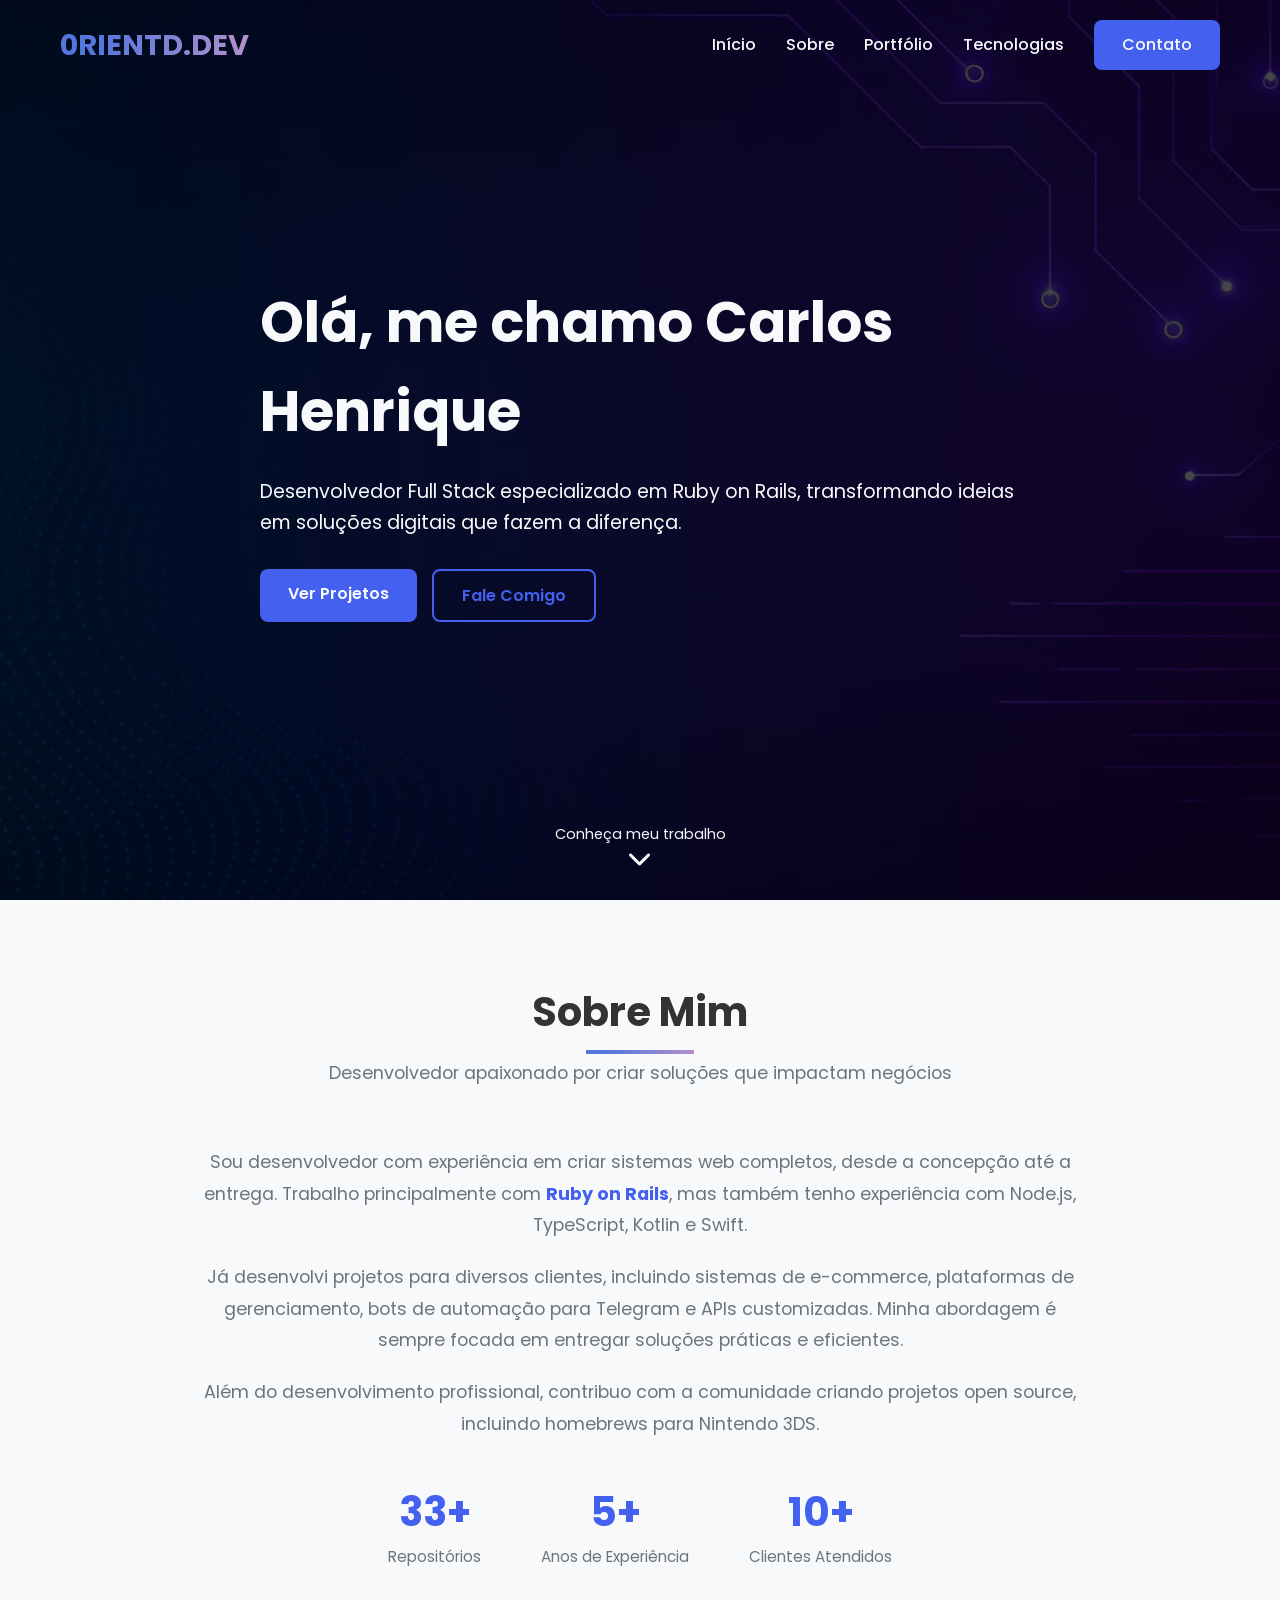
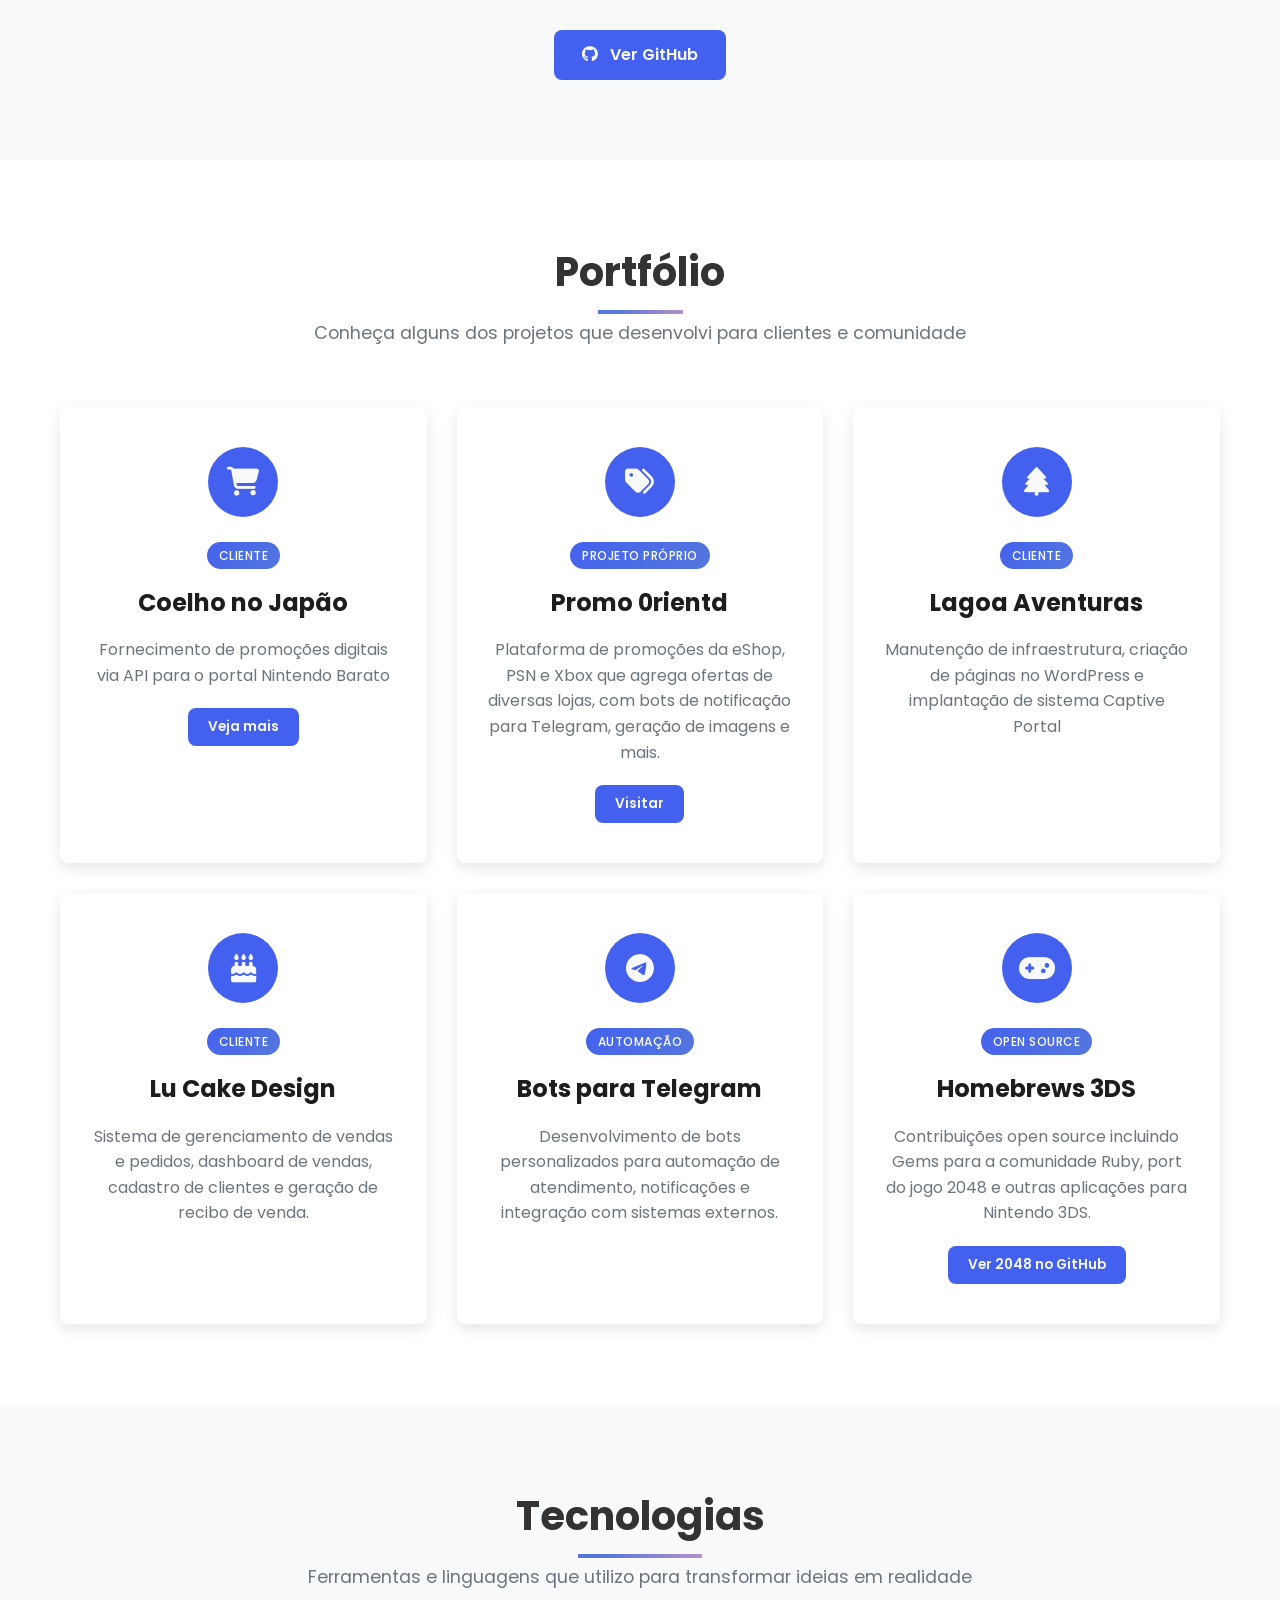
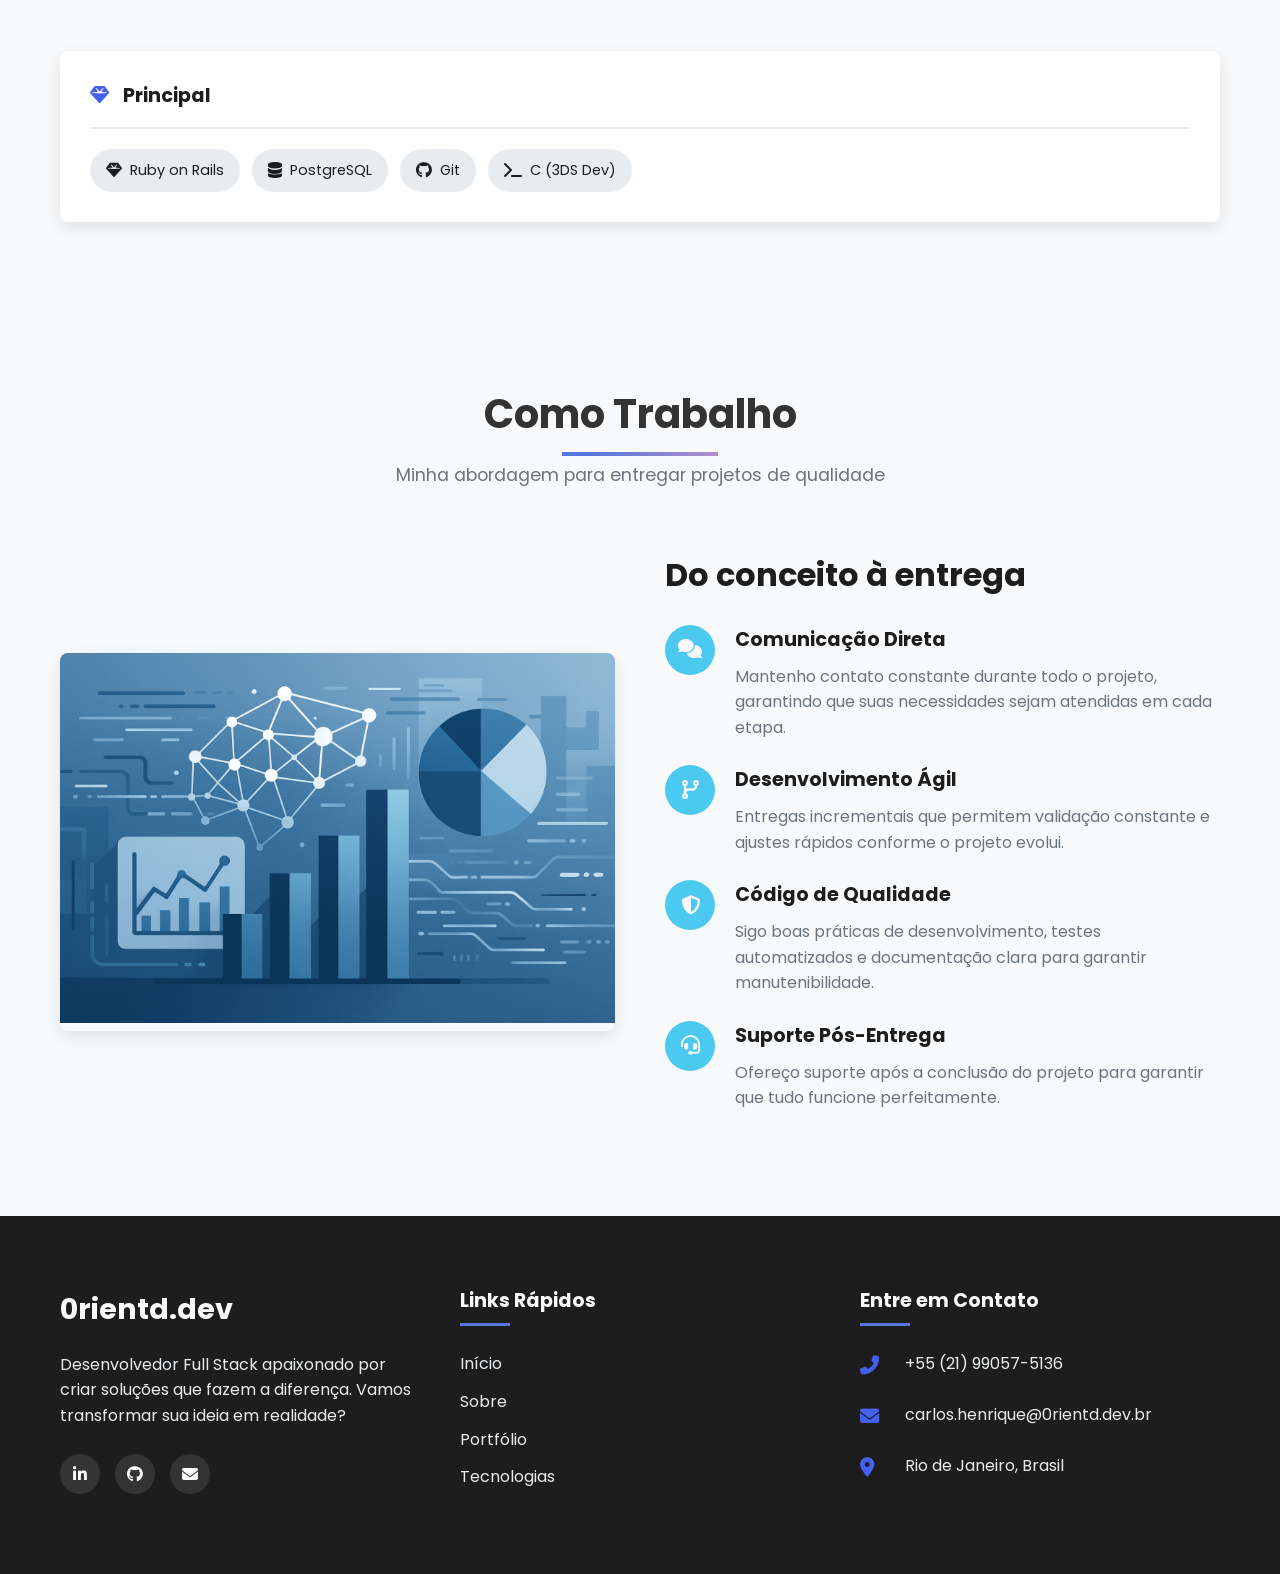
==== commit 0f6c0039: "corrigido link do projeto Promo 0rientd para o domínio correto" ====
--- a/index.html
+++ b/index.html
@@ -109,7 +109,7 @@
                     <span class="project-tag">Projeto Próprio</span>
                     <h3>Promo 0rientd</h3>
                     <p>Plataforma de promoções da eShop, PSN e Xbox que agrega ofertas de diversas lojas, com bots de notificação para Telegram, geração de imagens e mais.</p>
-                    <a href="https://promo.0rientd.dev" target="_blank" class="btn btn-sm">Visitar</a>
+                    <a href="https://promo.0rientd.dev.br" target="_blank" class="btn btn-sm">Visitar</a>
                 </div>
                 <div class="service-card" data-aos="fade-up" data-aos-delay="200">
                     <div class="service-icon">
--- a/css/style.css
+++ b/css/style.css
@@ -18,7 +18,81 @@
   --box-shadow-hover: 0 8px 25px rgba(0, 0, 0, 0.2);
   --border-radius: 8px;
   --section-padding: 80px 0;
-}
+  
+  /* Background colors */
+  --bg-primary: #ffffff;
+  --bg-secondary: #f8f9fa;
+  --bg-tertiary: #e9ecef;
+  
+  /* Card and component backgrounds */
+  --card-bg: #ffffff;
+  --header-bg-scrolled: #f8f9fa;
+  --nav-mobile-bg: #f8f9fa;
+  --footer-bg: #1d1d1d;
+}
+
+/* ===== DARK MODE ===== */
+@media (prefers-color-scheme: dark) {
+  :root {
+    --primary-color: #5b7aff;
+    --secondary-color: #7c9cff;
+    --accent-color: #5ed4ff;
+    --dark-color: #f8f9fa;
+    --light-color: #1a1d29;
+    --text-color: #e4e6eb;
+    --text-light: #e4e6eb;
+    --gray-light: #2a2f3d;
+    --gray: #9ca3af;
+    --intersection-animation-loop: #c4a3e0;
+    --box-shadow: 0 5px 15px rgba(0, 0, 0, 0.3);
+    --box-shadow-hover: 0 8px 25px rgba(0, 0, 0, 0.5);
+    
+    /* Background colors */
+    --bg-primary: #1a1d29;
+    --bg-secondary: #252938;
+    --bg-tertiary: #2a2f3d;
+    
+    /* Card and component backgrounds */
+    --card-bg: #252938;
+    --header-bg-scrolled: #1a1d29;
+    --nav-mobile-bg: #1a1d29;
+    --footer-bg: #141620;
+  }
+  
+  /* Adjust images brightness in dark mode */
+  img:not(.logo) {
+    opacity: 0.9;
+  }
+  
+  /* Better overlay in dark mode */
+  .nav-overlay.active {
+    background-color: rgba(0, 0, 0, 0.7);
+  }
+  
+  /* Better border colors in dark mode */
+  .skill-category h3 {
+    border-bottom-color: var(--bg-tertiary);
+  }
+  
+  /* Adjust scrollbar for dark mode */
+  ::-webkit-scrollbar {
+    width: 12px;
+  }
+  
+  ::-webkit-scrollbar-track {
+    background: var(--bg-secondary);
+  }
+  
+  ::-webkit-scrollbar-thumb {
+    background: var(--gray);
+    border-radius: 6px;
+  }
+  
+  ::-webkit-scrollbar-thumb:hover {
+    background: var(--primary-color);
+  }
+}
+
 ::-webkit-color-swatch-wrapper {
   padding: 0;
 }
@@ -40,7 +114,7 @@
   line-height: 1.6;
   color: var(--text-color);
   overflow-x: hidden;
-  background-color: var(--light-color);
+  background-color: var(--bg-primary);
 }
 
 a {
@@ -156,7 +230,7 @@
 }
 
 header.scrolled {
-  background-color: var(--light-color);
+  background-color: var(--header-bg-scrolled);
   box-shadow: var(--box-shadow);
   padding: 15px 0;
 }
@@ -370,7 +444,7 @@
 
 /* ===== SERVICES SECTION ===== */
 .services {
-  background-color: var(--light-color);
+  background-color: var(--bg-primary);
 }
 
 .services-container {
@@ -380,7 +454,7 @@
 }
 
 .service-card {
-  background-color: white;
+  background-color: var(--card-bg);
   border-radius: var(--border-radius);
   padding: 40px 30px;
   text-align: center;
@@ -425,7 +499,7 @@
 
 /* ===== BENEFITS SECTION ===== */
 .benefits {
-  background-color: var(--gray-light);
+  background-color: var(--bg-secondary);
 }
 
 .benefits-container {
@@ -500,7 +574,7 @@
 
 /* ===== FOOTER ===== */
 footer {
-  background-color: var(--dark-color);
+  background-color: var(--footer-bg);
   color: var(--text-light);
   padding: 70px 0 20px;
 }
@@ -638,7 +712,7 @@
 
 /* ===== ABOUT SECTION ===== */
 .about {
-  background-color: var(--light-color);
+  background-color: var(--bg-secondary);
 }
 
 .about-content {
@@ -695,7 +769,7 @@
 
 /* ===== SKILLS SECTION ===== */
 .skills {
-  background-color: var(--gray-light);
+  background-color: var(--bg-secondary);
 }
 
 .skills-container {
@@ -705,7 +779,7 @@
 }
 
 .skill-category {
-  background-color: white;
+  background-color: var(--card-bg);
   border-radius: var(--border-radius);
   padding: 30px;
   box-shadow: var(--box-shadow);
@@ -739,7 +813,7 @@
 .skill-item {
   display: flex;
   align-items: center;
-  background-color: var(--gray-light);
+  background-color: var(--bg-tertiary);
   padding: 10px 16px;
   border-radius: 25px;
   font-size: 0.9rem;
@@ -749,7 +823,7 @@
 
 .skill-item:hover {
   background-color: var(--primary-color);
-  color: white;
+  color: var(--text-light);
 }
 
 .skill-item i {
@@ -818,7 +892,7 @@
     right: -100%;
     width: 70%;
     height: 100vh;
-    background-color: var(--light-color);
+    background-color: var(--nav-mobile-bg);
     flex-direction: column;
     align-items: flex-start;
     padding: 100px 30px 30px;
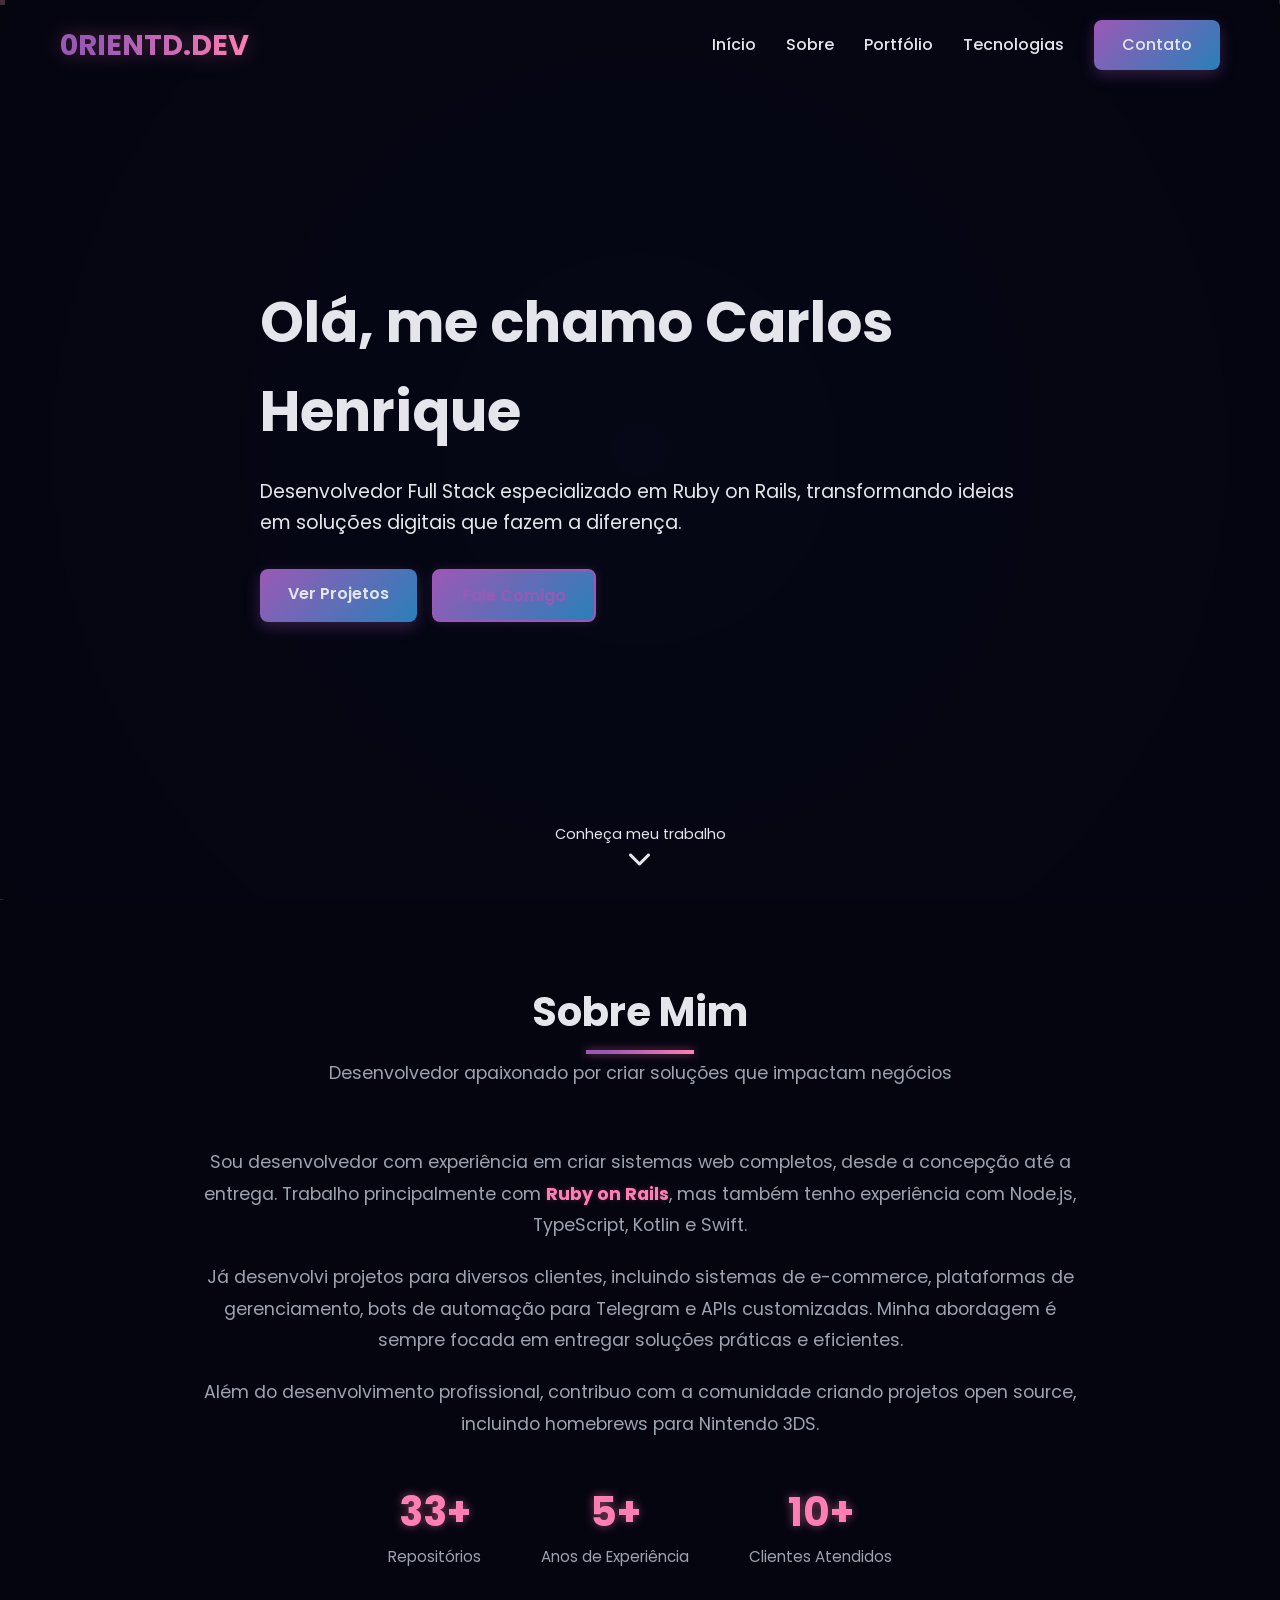
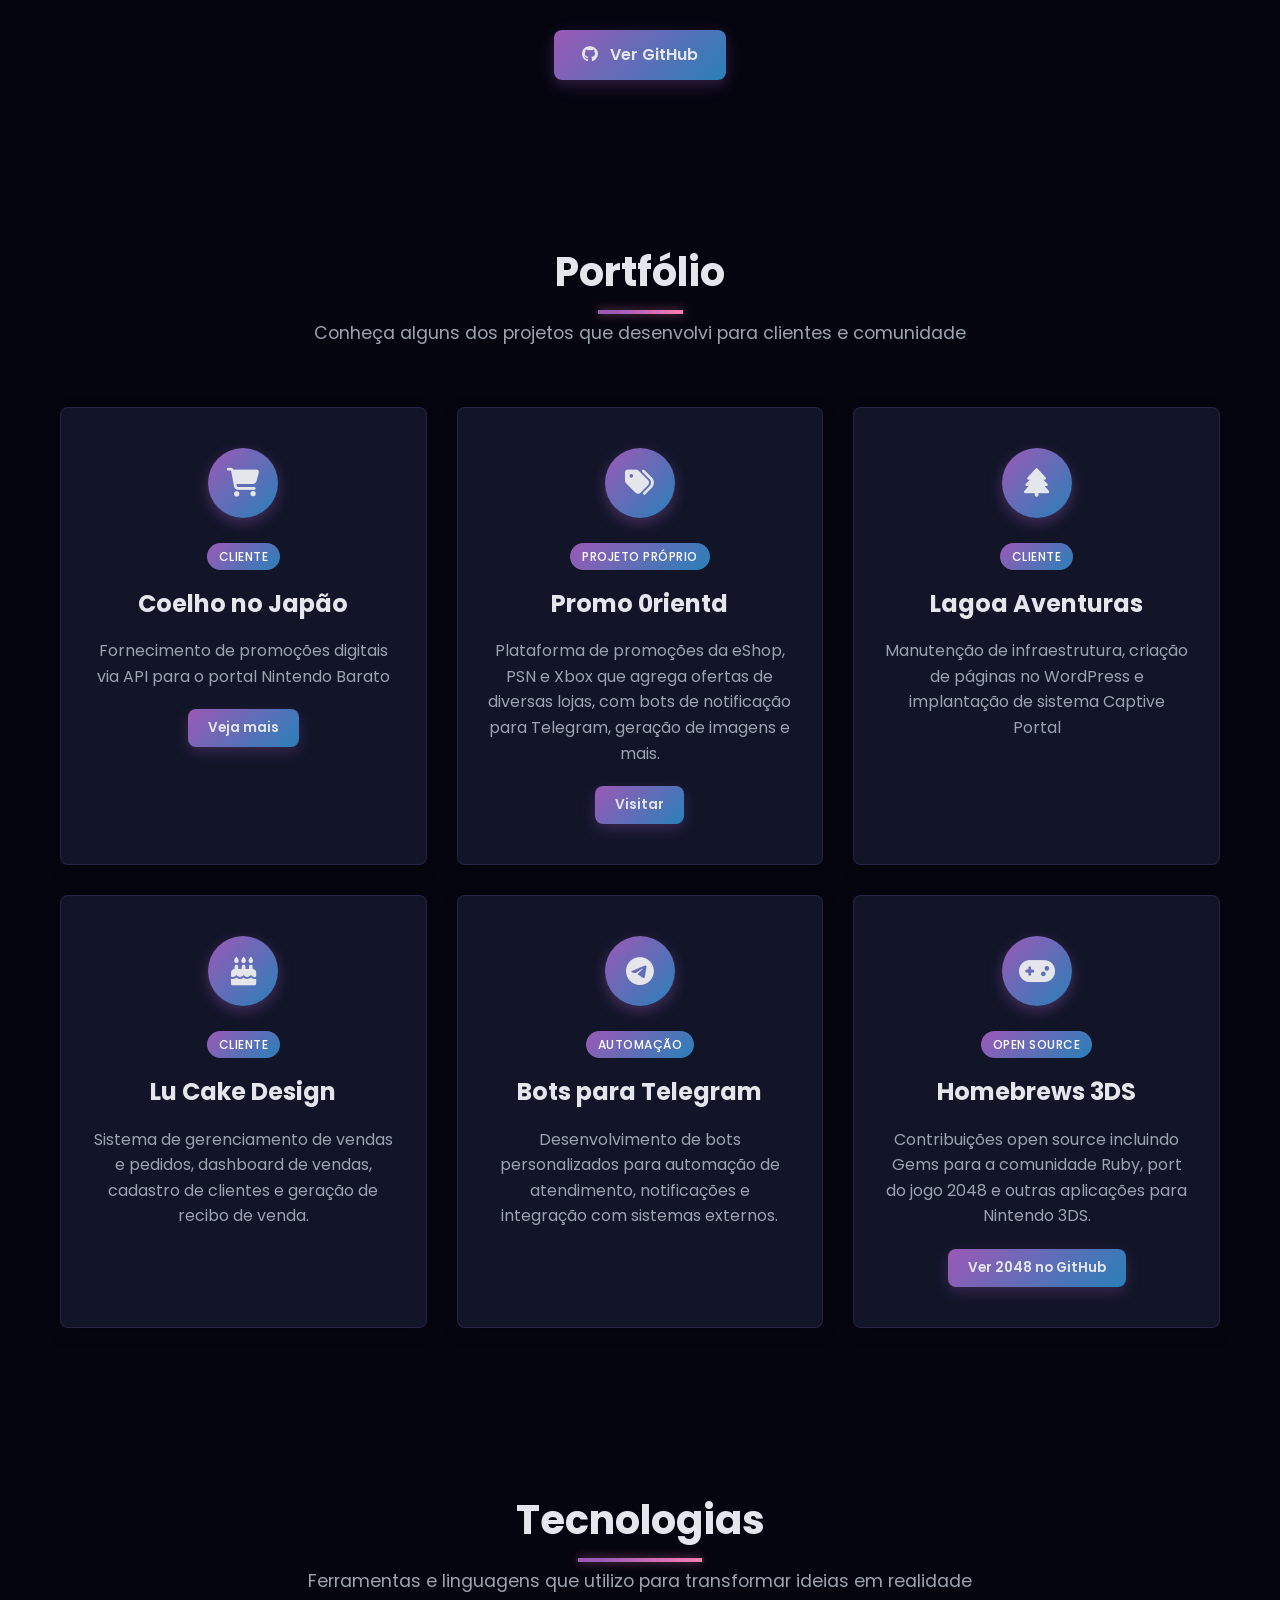
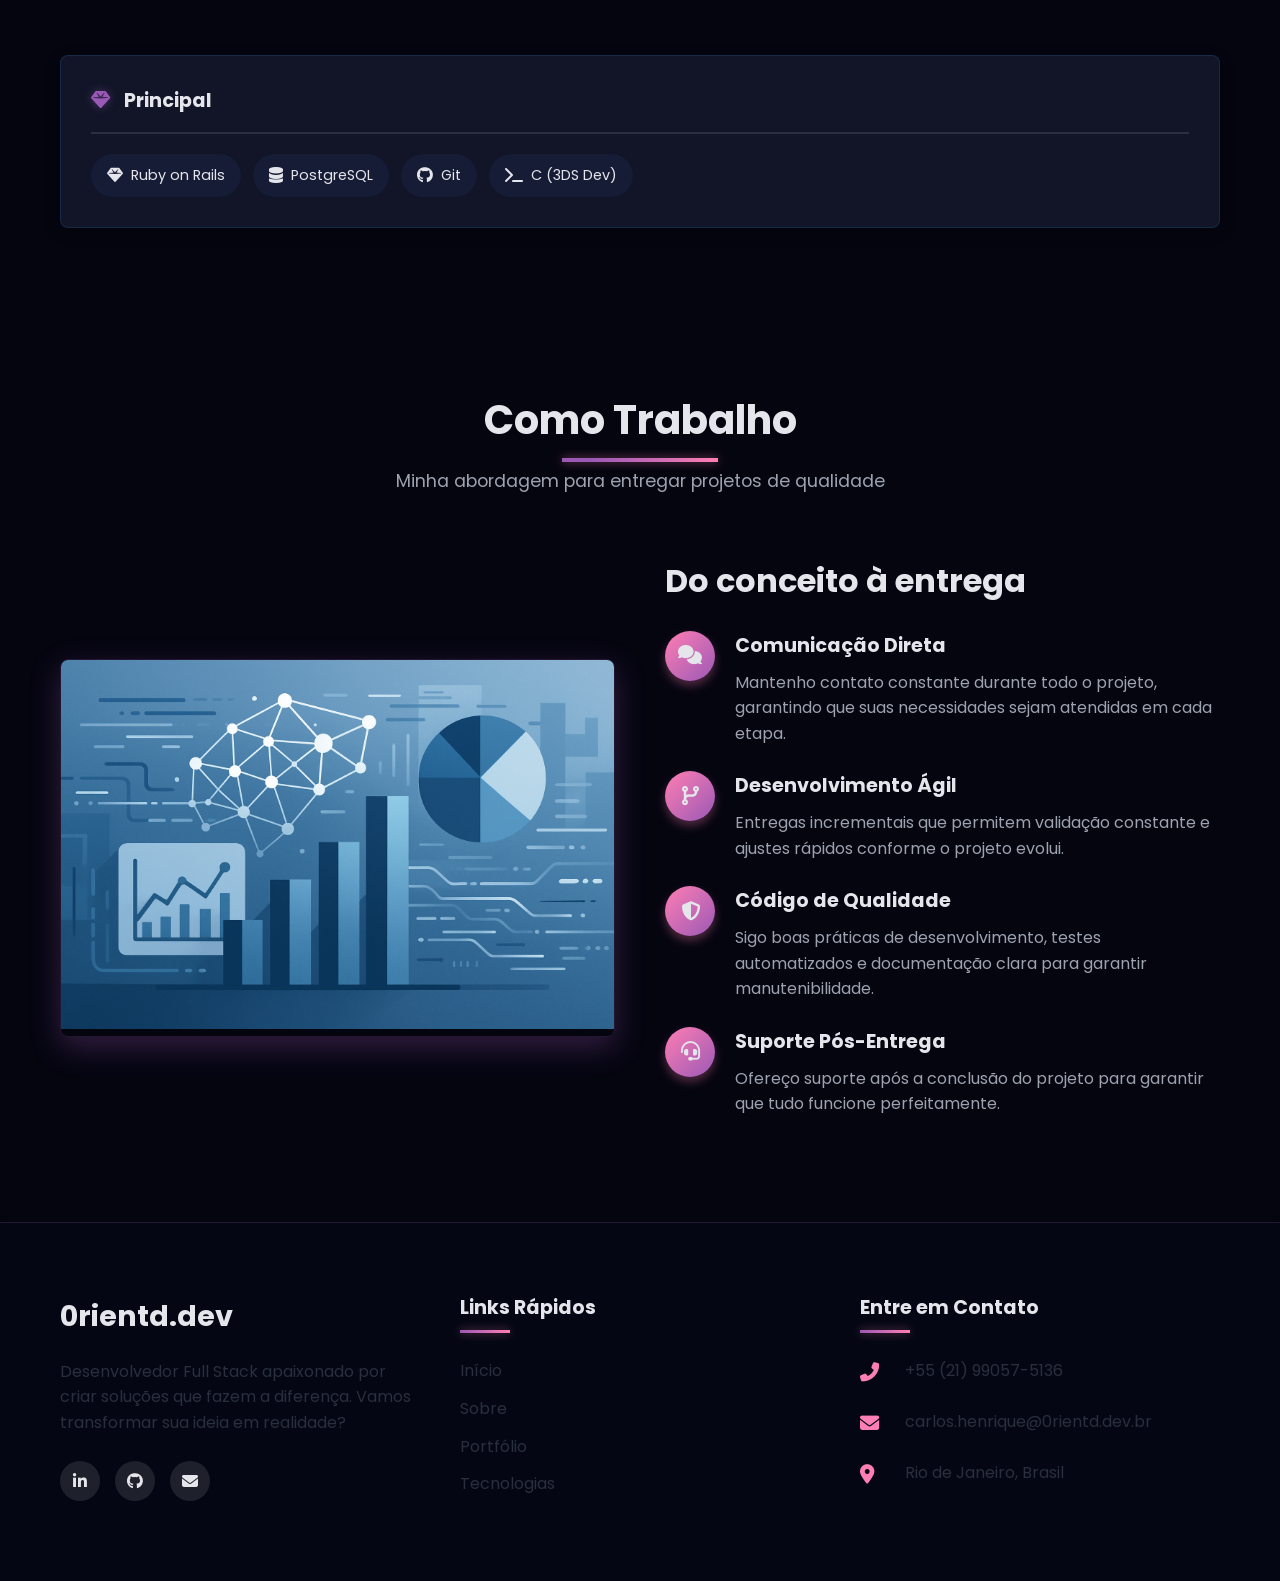
==== commit cdcff7a9: "adiciona fundo de galáxia infinito e atualiza estilos para tema espacial" ====
--- a/index.html
+++ b/index.html
@@ -18,6 +18,9 @@
     <link rel="stylesheet" href="css/style.css">
 </head>
 <body>
+    <!-- Canvas de Galáxia (fundo) -->
+    <canvas id="galaxy"></canvas>
+    
     <!-- Header / Navegação -->
     <header id="header">
         <div class="container navbar">
--- a/css/style.css
+++ b/css/style.css
@@ -1,100 +1,62 @@
 /* ===== VARIABLES ===== */
 :root {
-  --primary-color: #4361ee;
-  --secondary-color: #57d;
-  --accent-color: #4cc9f0;
-  --dark-color: #1d1d1d;
-  --light-color: #f8f9fa;
+  --primary-color: #9b59b6;
+  --secondary-color: #2980b9;
+  --accent-color: #ff7eb3;
+  --dark-color: #e4e6eb;
+  --light-color: #0a0e27;
   --success-color: #2ecc71;
   --warning-color: #f39c12;
   --danger-color: #e74c3c;
-  --text-color: #333333;
-  --text-light: #f8f9fa;
-  --gray-light: #e9ecef;
-  --gray: #6c757d;
-  --intersection-animation-loop: #b490ca;
+  --text-color: #e4e6eb;
+  --text-light: #e4e6eb;
+  --gray-light: #2a2f3d;
+  --gray: #9ca3af;
+  --intersection-animation-loop: #ff7eb3;
   --transition: all 0.3s ease;
-  --box-shadow: 0 5px 15px rgba(0, 0, 0, 0.1);
-  --box-shadow-hover: 0 8px 25px rgba(0, 0, 0, 0.2);
+  --box-shadow: 0 5px 15px rgba(0, 0, 0, 0.3);
+  --box-shadow-hover: 0 8px 25px rgba(155, 89, 182, 0.3);
   --border-radius: 8px;
   --section-padding: 80px 0;
   
-  /* Background colors */
-  --bg-primary: #ffffff;
-  --bg-secondary: #f8f9fa;
-  --bg-tertiary: #e9ecef;
+  /* Background colors - Deep Space Theme */
+  --bg-primary: rgba(10, 14, 39, 0.85);
+  --bg-secondary: rgba(15, 20, 50, 0.75);
+  --bg-tertiary: rgba(25, 30, 60, 0.7);
   
   /* Card and component backgrounds */
-  --card-bg: #ffffff;
-  --header-bg-scrolled: #f8f9fa;
-  --nav-mobile-bg: #f8f9fa;
-  --footer-bg: #1d1d1d;
+  --card-bg: rgba(20, 25, 45, 0.8);
+  --header-bg-scrolled: rgba(10, 14, 39, 0.95);
+  --nav-mobile-bg: rgba(10, 14, 39, 0.98);
+  --footer-bg: rgba(5, 8, 20, 0.9);
 }
 
 /* ===== DARK MODE ===== */
 @media (prefers-color-scheme: dark) {
-  :root {
-    --primary-color: #5b7aff;
-    --secondary-color: #7c9cff;
-    --accent-color: #5ed4ff;
-    --dark-color: #f8f9fa;
-    --light-color: #1a1d29;
-    --text-color: #e4e6eb;
-    --text-light: #e4e6eb;
-    --gray-light: #2a2f3d;
-    --gray: #9ca3af;
-    --intersection-animation-loop: #c4a3e0;
-    --box-shadow: 0 5px 15px rgba(0, 0, 0, 0.3);
-    --box-shadow-hover: 0 8px 25px rgba(0, 0, 0, 0.5);
-    
-    /* Background colors */
-    --bg-primary: #1a1d29;
-    --bg-secondary: #252938;
-    --bg-tertiary: #2a2f3d;
-    
-    /* Card and component backgrounds */
-    --card-bg: #252938;
-    --header-bg-scrolled: #1a1d29;
-    --nav-mobile-bg: #1a1d29;
-    --footer-bg: #141620;
-  }
-  
-  /* Adjust images brightness in dark mode */
-  img:not(.logo) {
-    opacity: 0.9;
-  }
-  
-  /* Better overlay in dark mode */
-  .nav-overlay.active {
-    background-color: rgba(0, 0, 0, 0.7);
-  }
-  
-  /* Better border colors in dark mode */
-  .skill-category h3 {
-    border-bottom-color: var(--bg-tertiary);
-  }
-  
-  /* Adjust scrollbar for dark mode */
-  ::-webkit-scrollbar {
-    width: 12px;
-  }
-  
-  ::-webkit-scrollbar-track {
-    background: var(--bg-secondary);
-  }
-  
-  ::-webkit-scrollbar-thumb {
-    background: var(--gray);
-    border-radius: 6px;
-  }
-  
-  ::-webkit-scrollbar-thumb:hover {
-    background: var(--primary-color);
-  }
+  /* Dark mode já está ativo por padrão no tema espacial */
 }
 
 ::-webkit-color-swatch-wrapper {
   padding: 0;
+}
+
+/* ===== CUSTOM SCROLLBAR - SPACE THEME ===== */
+::-webkit-scrollbar {
+  width: 12px;
+}
+
+::-webkit-scrollbar-track {
+  background: rgba(10, 14, 39, 0.8);
+}
+
+::-webkit-scrollbar-thumb {
+  background: linear-gradient(180deg, #9b59b6, #2980b9);
+  border-radius: 6px;
+  border: 2px solid rgba(10, 14, 39, 0.8);
+}
+
+::-webkit-scrollbar-thumb:hover {
+  background: linear-gradient(180deg, #ff7eb3, #9b59b6);
 }
 
 /* ===== RESET & BASE STYLES ===== */
@@ -114,7 +76,28 @@
   line-height: 1.6;
   color: var(--text-color);
   overflow-x: hidden;
-  background-color: var(--bg-primary);
+  background-color: #050510; /* Deep space background */
+  position: relative;
+}
+
+/* ===== GALAXY CANVAS BACKGROUND ===== */
+#galaxy {
+  position: fixed;
+  top: 0;
+  left: 0;
+  width: 100%;
+  height: 100%;
+  z-index: 0;
+  pointer-events: none;
+}
+
+/* All sections need to be above the canvas */
+header,
+section,
+footer,
+.back-to-top {
+  position: relative;
+  z-index: 1;
 }
 
 a {
@@ -146,7 +129,7 @@
 .btn {
   display: inline-block;
   padding: 12px 28px;
-  background-color: var(--primary-color);
+  background: linear-gradient(135deg, #9b59b6, #2980b9);
   color: var(--text-light);
   border: none;
   border-radius: var(--border-radius);
@@ -154,25 +137,28 @@
   cursor: pointer;
   transition: var(--transition);
   text-align: center;
+  box-shadow: 0 5px 15px rgba(155, 89, 182, 0.3);
 }
 
 .btn:hover {
-  background-color: var(--secondary-color);
+  background: linear-gradient(135deg, #ff7eb3, #9b59b6);
   transform: translateY(-3px);
-  box-shadow: var(--box-shadow-hover);
+  box-shadow: 0 8px 20px rgba(255, 126, 179, 0.5);
   color: var(--text-light);
 }
 
 .btn-outline {
   background-color: transparent;
-  border: 2px solid var(--primary-color);
-  color: var(--primary-color);
+  border: 2px solid #9b59b6;
+  color: #9b59b6;
+  box-shadow: 0 0 10px rgba(155, 89, 182, 0.2);
 }
 
 .btn-outline:hover {
-  background-color: var(--secondary-color);
-  color: var(--text-light);
-  border: 2px solid var(--secondary-color);
+  background: linear-gradient(135deg, #9b59b6, #2980b9);
+  color: var(--text-light);
+  border: 2px solid transparent;
+  box-shadow: 0 5px 15px rgba(155, 89, 182, 0.5);
 }
 
 .section-title {
@@ -189,7 +175,7 @@
 }
 
 .section-title h2::after {
-  background: linear-gradient(to right, var(--secondary-color) 10%, var(--intersection-animation-loop) 50%, var(--secondary-color) 100%);
+  background: linear-gradient(to right, #9b59b6 10%, #ff7eb3 50%, #2980b9 100%);
   background-size: 200% auto;
   animation: textclip 3.5s linear infinite;
   content: '';
@@ -198,6 +184,7 @@
   height: 4px;
   bottom: -10px;
   left: 25%;
+  box-shadow: 0 0 10px rgba(255, 126, 179, 0.5);
 }
 
 @keyframes textclip {
@@ -231,8 +218,9 @@
 
 header.scrolled {
   background-color: var(--header-bg-scrolled);
-  box-shadow: var(--box-shadow);
+  box-shadow: 0 5px 20px rgba(155, 89, 182, 0.3);
   padding: 15px 0;
+  backdrop-filter: blur(10px);
 }
 
 .navbar {
@@ -247,13 +235,14 @@
   font-size: 1.8rem;
   text-transform: uppercase;
   font-weight: 700;
-  background: linear-gradient(to right, var(--secondary-color) 10%, var(--intersection-animation-loop) 50%, var(--secondary-color) 100%);
+  background: linear-gradient(to right, #9b59b6 10%, #ff7eb3 50%, #2980b9 100%);
   background-size: 200% auto;
   background-clip: text;
   -webkit-background-clip: text;
   -webkit-text-fill-color: transparent;
   animation: textclip 3.5s linear infinite;
   display: inline-block;
+  filter: drop-shadow(0 0 10px rgba(255, 126, 179, 0.3));
 }
 
 @keyframes textclip {
@@ -265,6 +254,7 @@
 header.scrolled .logo {
   /* color: var(--primary-color); */
   color: var(--secondary-color);
+  filter: drop-shadow(0 0 15px rgba(255, 126, 179, 0.5));
 }
 
 .nav-links {
@@ -291,10 +281,11 @@
   position: absolute;
   width: 0;
   height: 2px;
-  background-color: var(--secondary-color);
+  background: linear-gradient(to right, #9b59b6, #ff7eb3);
   bottom: -5px;
   left: 0;
   transition: var(--transition);
+  box-shadow: 0 0 8px rgba(255, 126, 179, 0.5);
 }
 
 .nav-links a:hover::after {
@@ -360,17 +351,28 @@
 /* ===== HERO SECTION ===== */
 .hero {
   height: 100vh;
-  background: linear-gradient(rgba(0, 0, 0, 0.7), rgba(0, 0, 0, 0.7)), url('../images/hero-bg.jpg');
-  background-size: cover;
-  background-position: center;
+  background: transparent;
   display: flex;
   align-items: center;
   color: var(--text-light);
   position: relative;
+}
+
+.hero::before {
+  content: '';
+  position: absolute;
+  top: 0;
+  left: 0;
+  right: 0;
+  bottom: 0;
+  background: radial-gradient(circle at center, rgba(10, 14, 39, 0.3) 0%, rgba(5, 5, 16, 0.7) 100%);
+  z-index: 0;
 }
 
 .hero-content {
   max-width: 800px;
+  position: relative;
+  z-index: 1;
 }
 
 .hero-content h1 {
@@ -417,6 +419,7 @@
   font-size: 0.9rem;
   opacity: 0;
   animation: fadeIn 1s forwards 1.5s;
+  z-index: 1;
 }
 
 .scroll-down i {
@@ -444,7 +447,8 @@
 
 /* ===== SERVICES SECTION ===== */
 .services {
-  background-color: var(--bg-primary);
+  background-color: transparent;
+  backdrop-filter: blur(2px);
 }
 
 .services-container {
@@ -462,6 +466,8 @@
   transition: var(--transition);
   opacity: 0;
   transform: translateY(30px);
+  border: 1px solid rgba(155, 89, 182, 0.2);
+  backdrop-filter: blur(10px);
 }
 
 .service-card.animate {
@@ -471,12 +477,13 @@
 .service-card:hover {
   transform: translateY(-10px);
   box-shadow: var(--box-shadow-hover);
+  border-color: rgba(155, 89, 182, 0.5);
 }
 
 .service-icon {
   width: 70px;
   height: 70px;
-  background-color: var(--primary-color);
+  background: linear-gradient(135deg, #9b59b6, #2980b9);
   color: var(--text-light);
   border-radius: 50%;
   display: flex;
@@ -484,6 +491,7 @@
   align-items: center;
   margin: 0 auto 25px;
   font-size: 1.8rem;
+  box-shadow: 0 5px 15px rgba(155, 89, 182, 0.4);
 }
 
 .service-card h3 {
@@ -499,7 +507,8 @@
 
 /* ===== BENEFITS SECTION ===== */
 .benefits {
-  background-color: var(--bg-secondary);
+  background-color: transparent;
+  backdrop-filter: blur(2px);
 }
 
 .benefits-container {
@@ -513,7 +522,8 @@
   position: relative;
   overflow: hidden;
   border-radius: var(--border-radius);
-  box-shadow: var(--box-shadow);
+  box-shadow: 0 10px 30px rgba(155, 89, 182, 0.3);
+  border: 1px solid rgba(155, 89, 182, 0.2);
 }
 
 .benefits-img img {
@@ -545,7 +555,7 @@
 .benefit-icon {
   min-width: 50px;
   height: 50px;
-  background-color: var(--accent-color);
+  background: linear-gradient(135deg, #ff7eb3, #9b59b6);
   color: var(--text-light);
   border-radius: 50%;
   display: flex;
@@ -553,6 +563,7 @@
   align-items: center;
   margin-right: 20px;
   font-size: 1.2rem;
+  box-shadow: 0 5px 10px rgba(255, 126, 179, 0.3);
 }
 
 .benefit-text h4 {
@@ -577,6 +588,8 @@
   background-color: var(--footer-bg);
   color: var(--text-light);
   padding: 70px 0 20px;
+  backdrop-filter: blur(10px);
+  border-top: 1px solid rgba(155, 89, 182, 0.2);
 }
 
 .footer-container {
@@ -617,8 +630,9 @@
 }
 
 .social-link:hover {
-  background-color: var(--secondary-color);
+  background: linear-gradient(135deg, #9b59b6, #2980b9);
   transform: translateY(-5px);;
+  box-shadow: 0 5px 15px rgba(155, 89, 182, 0.4);
 }
 
 .footer-links h4,
@@ -635,9 +649,10 @@
   position: absolute;
   width: 50px;
   height: 3px;
-  background-color: var(--secondary-color);
+  background: linear-gradient(to right, #9b59b6, #ff7eb3);
   bottom: 0;
   left: 0;
+  box-shadow: 0 0 10px rgba(255, 126, 179, 0.5);
 }
 
 .footer-links ul li {
@@ -650,7 +665,7 @@
 }
 
 .footer-links ul li a:hover {
-  color: var(--secondary-color);
+  color: #ff7eb3;
   padding-left: 5px;
 }
 
@@ -662,7 +677,7 @@
 
 .contact-icon {
   min-width: 30px;
-  color: var(--primary-color);
+  color: #ff7eb3;
   font-size: 1.2rem;
   margin-right: 15px;
 }
@@ -686,7 +701,7 @@
   right: 30px;
   width: 50px;
   height: 50px;
-  background-color: var(--primary-color);
+  background: linear-gradient(135deg, #9b59b6, #2980b9);
   color: var(--text-light);
   border-radius: 50%;
   display: flex;
@@ -698,6 +713,7 @@
   visibility: hidden;
   transition: var(--transition);
   z-index: 999;
+  box-shadow: 0 5px 15px rgba(155, 89, 182, 0.3);
 }
 
 .back-to-top.active {
@@ -706,13 +722,15 @@
 }
 
 .back-to-top:hover {
-  background-color: var(--secondary-color);
+  background: linear-gradient(135deg, #ff7eb3, #9b59b6);
   transform: translateY(-5px);
+  box-shadow: 0 8px 20px rgba(255, 126, 179, 0.5);
 }
 
 /* ===== ABOUT SECTION ===== */
 .about {
-  background-color: var(--bg-secondary);
+  background-color: transparent;
+  backdrop-filter: blur(2px);
 }
 
 .about-content {
@@ -732,7 +750,8 @@
 }
 
 .about-text strong {
-  color: var(--primary-color);
+  color: #ff7eb3;
+  text-shadow: 0 0 5px rgba(255, 126, 179, 0.3);
 }
 
 .about-stats {
@@ -751,7 +770,8 @@
   display: block;
   font-size: 2.5rem;
   font-weight: 700;
-  color: var(--primary-color);
+  color: #ff7eb3;
+  text-shadow: 0 0 10px rgba(255, 126, 179, 0.5);
 }
 
 .stat-label {
@@ -769,7 +789,8 @@
 
 /* ===== SKILLS SECTION ===== */
 .skills {
-  background-color: var(--bg-secondary);
+  background-color: transparent;
+  backdrop-filter: blur(2px);
 }
 
 .skills-container {
@@ -784,11 +805,14 @@
   padding: 30px;
   box-shadow: var(--box-shadow);
   transition: var(--transition);
+  border: 1px solid rgba(41, 128, 185, 0.2);
+  backdrop-filter: blur(10px);
 }
 
 .skill-category:hover {
   transform: translateY(-5px);
   box-shadow: var(--box-shadow-hover);
+  border-color: rgba(41, 128, 185, 0.5);
 }
 
 .skill-category h3 {
@@ -800,8 +824,9 @@
 }
 
 .skill-category h3 i {
-  color: var(--primary-color);
+  color: #9b59b6;
   margin-right: 10px;
+  filter: drop-shadow(0 0 5px rgba(155, 89, 182, 0.5));
 }
 
 .skill-items {
@@ -822,8 +847,9 @@
 }
 
 .skill-item:hover {
-  background-color: var(--primary-color);
-  color: var(--text-light);
+  background: linear-gradient(135deg, #9b59b6, #2980b9);
+  color: var(--text-light);
+  box-shadow: 0 5px 10px rgba(155, 89, 182, 0.3);
 }
 
 .skill-item i {
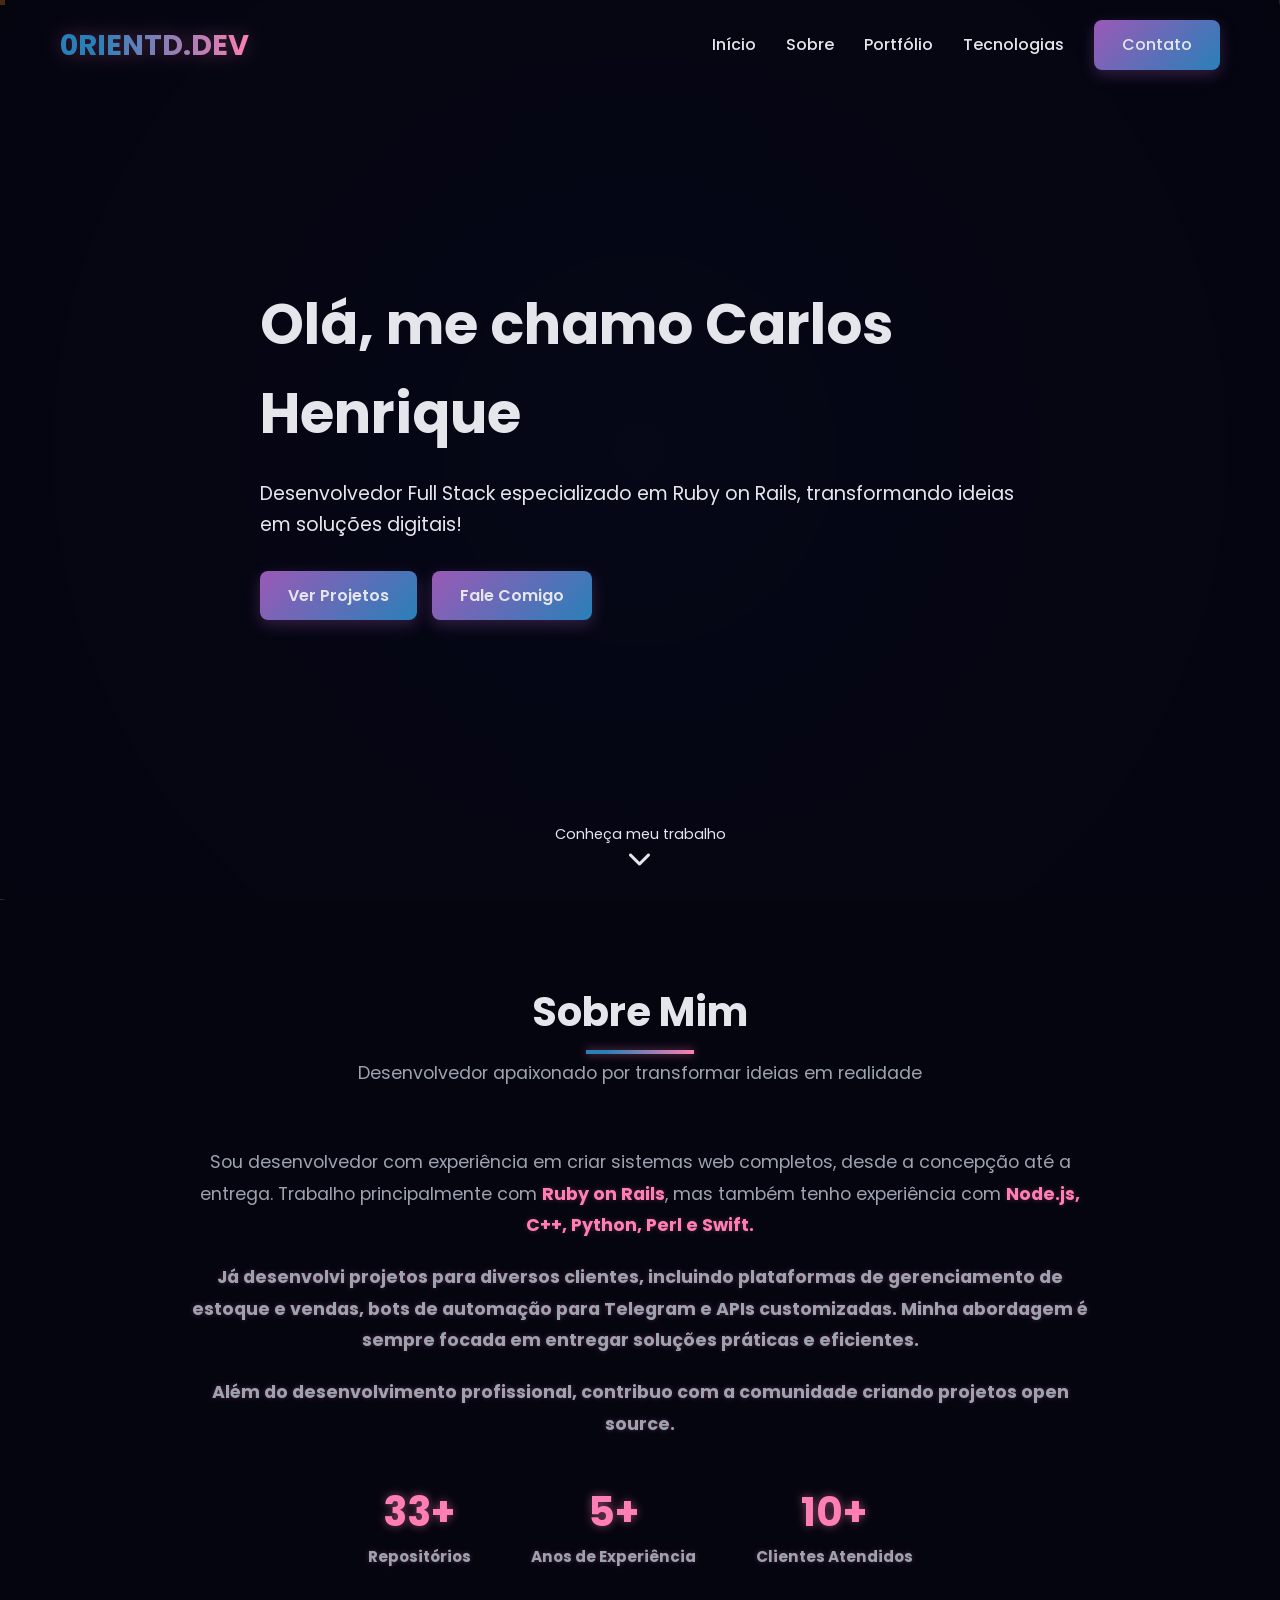
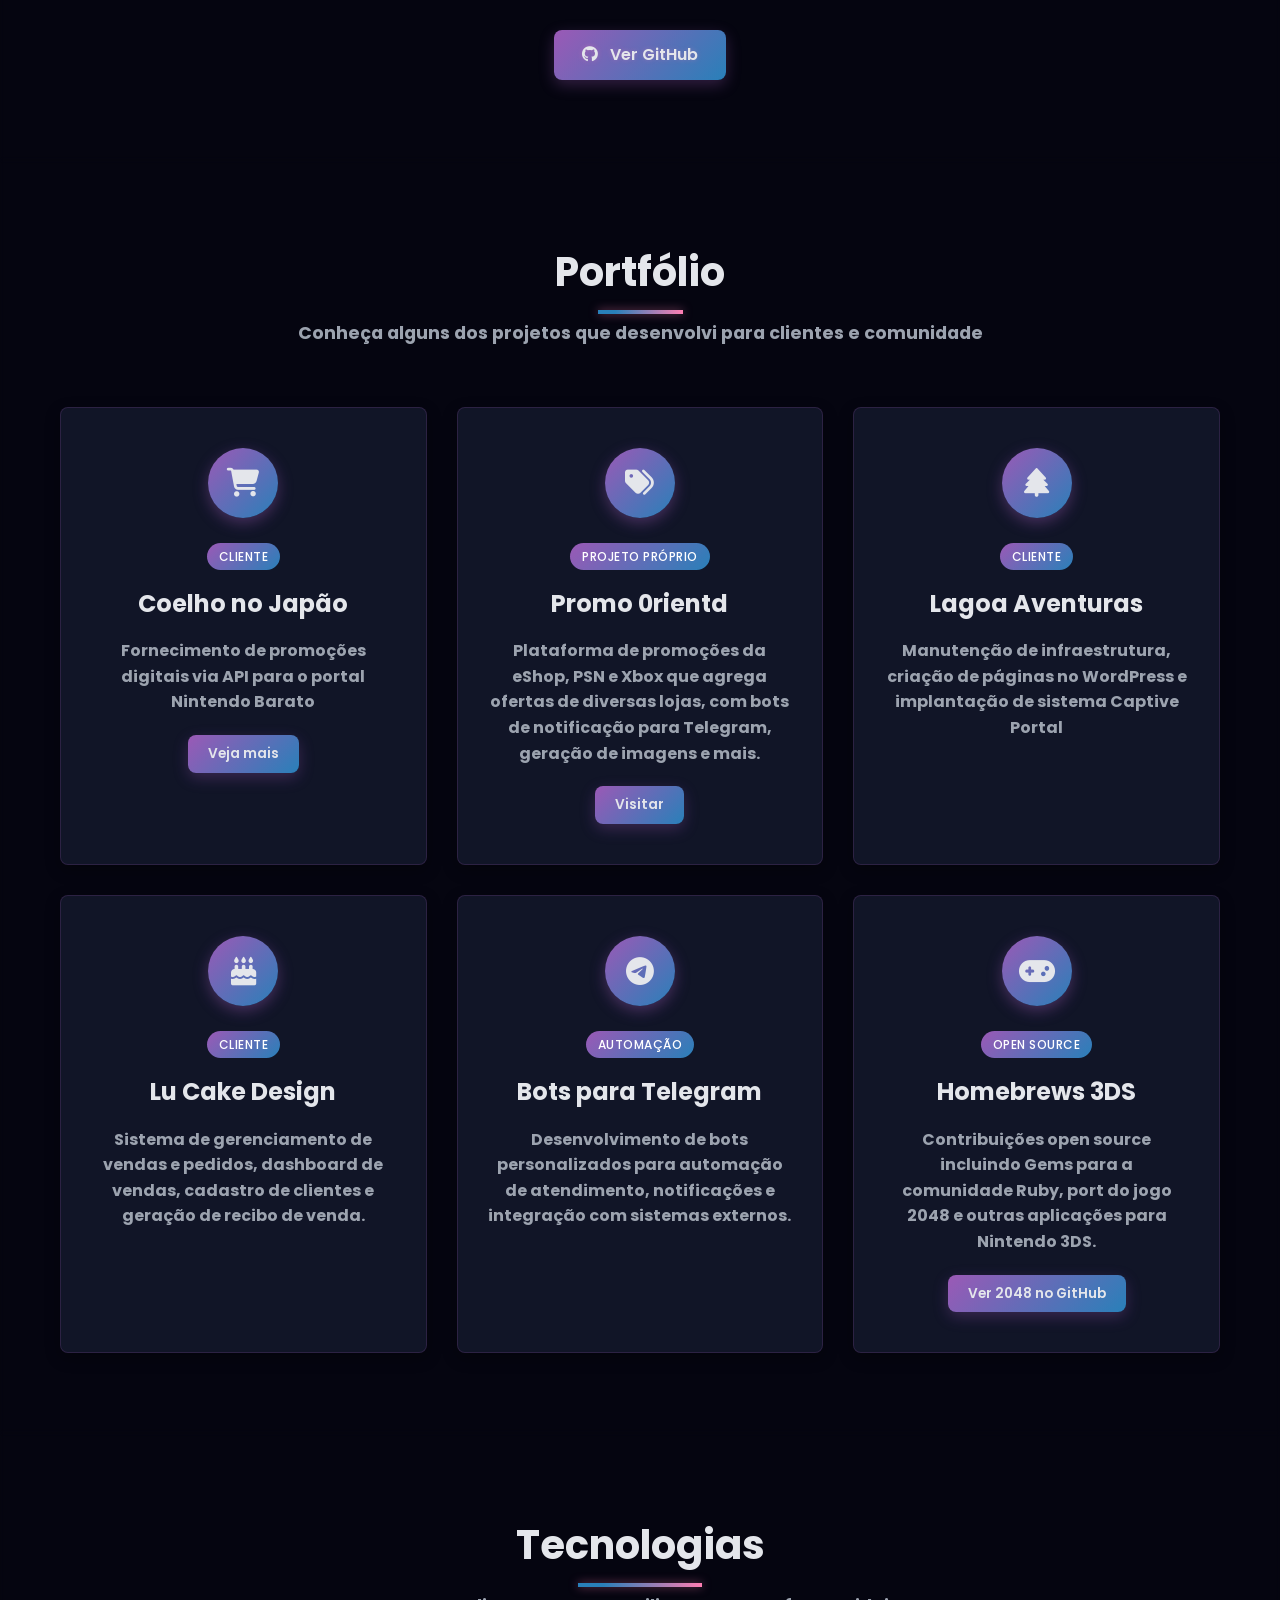
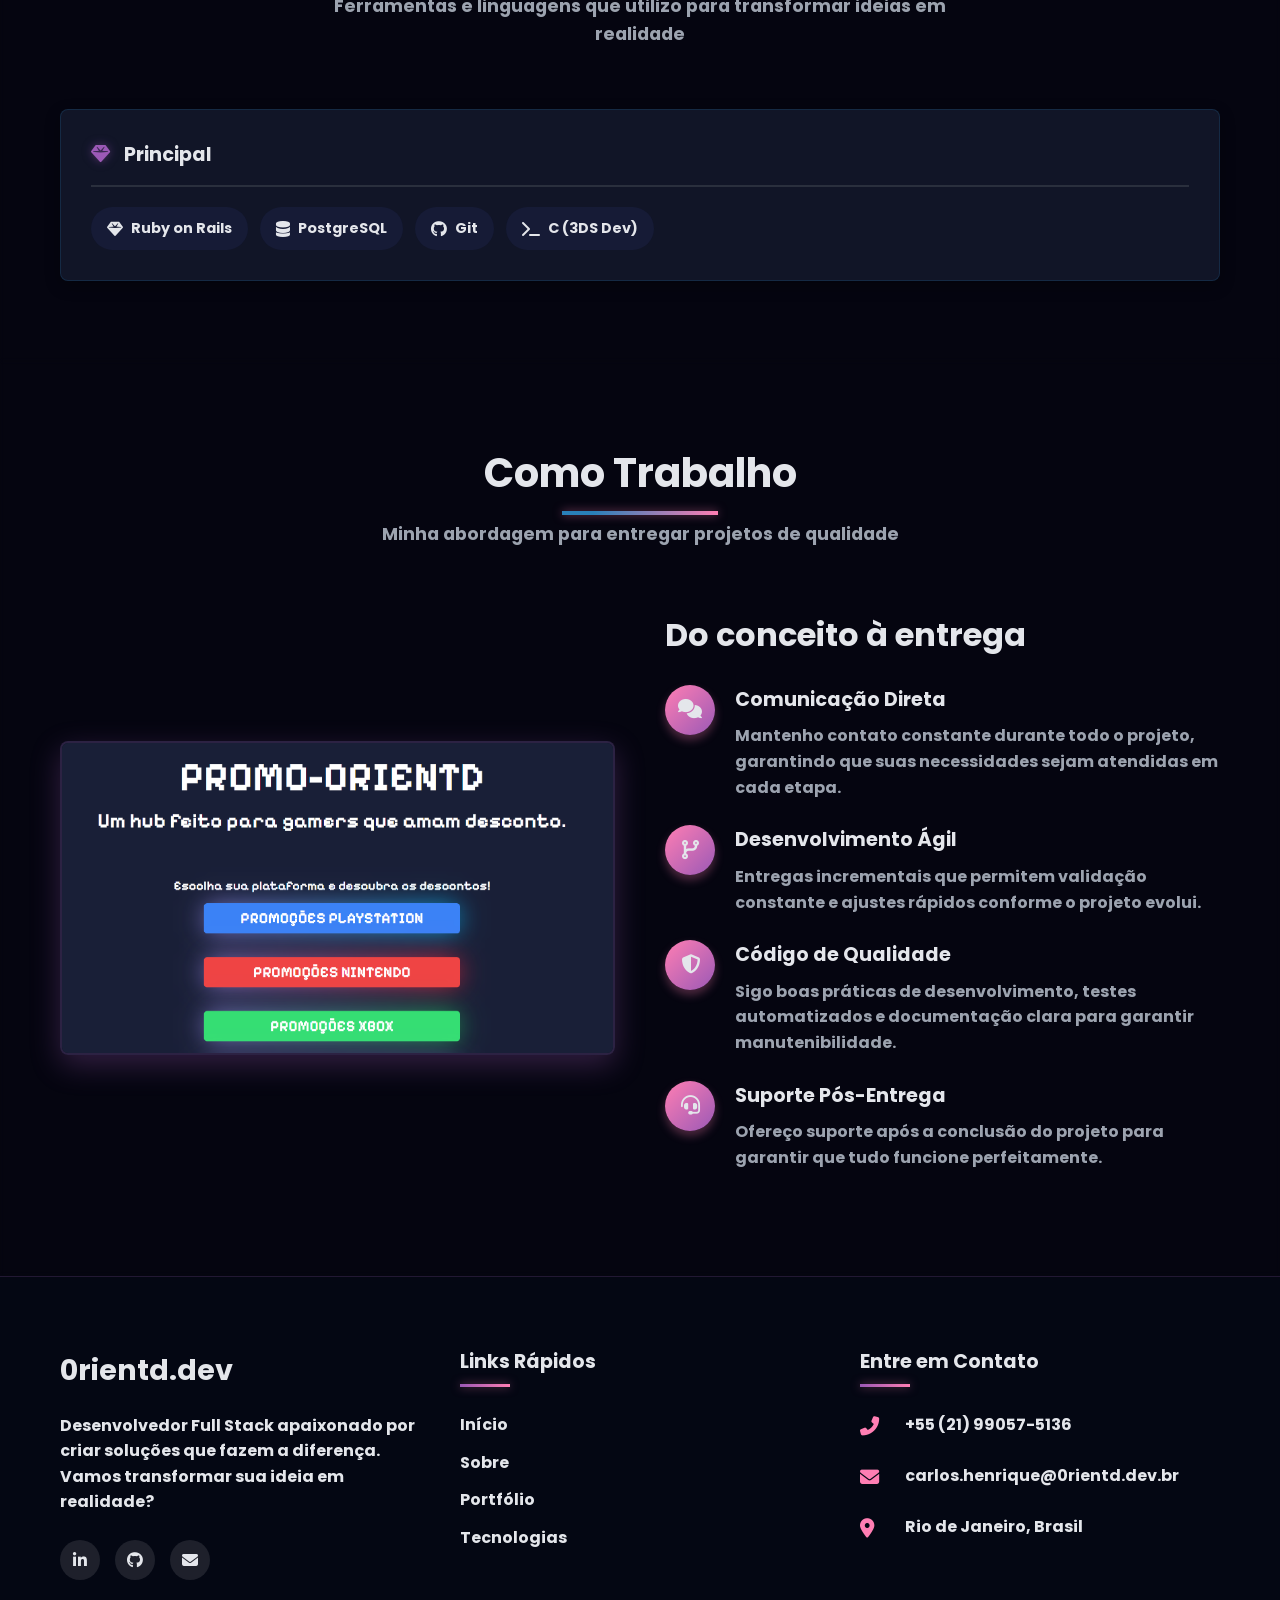
==== commit d2c3d056: "consertada animação na logo alterado textos e cor dos textos" ====
--- a/index.html
+++ b/index.html
@@ -44,10 +44,10 @@
     <section id="home" class="hero">
         <div class="container hero-content">
             <h1>Olá, me chamo Carlos Henrique</h1>
-            <p>Desenvolvedor Full Stack especializado em Ruby on Rails, transformando ideias em soluções digitais que fazem a diferença.</p>
+            <p>Desenvolvedor Full Stack especializado em Ruby on Rails, transformando ideias em soluções digitais!</p>
             <div class="hero-btns">
                 <a href="#portfolio" class="btn">Ver Projetos</a>
-                <a href="#contact" class="btn btn-outline">Fale Comigo</a>
+                <a href="#contact" class="btn">Fale Comigo</a>
             </div>
         </div>
         <div class="scroll-down">
@@ -61,13 +61,14 @@
         <div class="container">
             <div class="section-title">
                 <h2>Sobre Mim</h2>
-                <p>Desenvolvedor apaixonado por criar soluções que impactam negócios</p>
+                <p>Desenvolvedor apaixonado por transformar ideias em realidade</p>
             </div>
             <div class="about-content">
                 <div class="about-text">
-                    <p>Sou desenvolvedor com experiência em criar sistemas web completos, desde a concepção até a entrega. Trabalho principalmente com <strong>Ruby on Rails</strong>, mas também tenho experiência com Node.js, TypeScript, Kotlin e Swift.</p>
-                    <p>Já desenvolvi projetos para diversos clientes, incluindo sistemas de e-commerce, plataformas de gerenciamento, bots de automação para Telegram e APIs customizadas. Minha abordagem é sempre focada em entregar soluções práticas e eficientes.</p>
-                    <p>Além do desenvolvimento profissional, contribuo com a comunidade criando projetos open source, incluindo homebrews para Nintendo 3DS.</p>
+            <p>Sou desenvolvedor com experiência em criar sistemas web completos, desde a concepção até a entrega. Trabalho principalmente com <strong>Ruby on Rails</strong>, mas também tenho experiência com <strong>Node.js<strong>, <strong>C++<strong>, <strong>Python<strong>, <strong>Perl<strong> e <strong>Swift<strong>.</p>
+            
+                    <p>Já desenvolvi projetos para diversos clientes, incluindo plataformas de gerenciamento de estoque e vendas, bots de automação para Telegram e APIs customizadas. Minha abordagem é sempre focada em entregar soluções práticas e eficientes.</p>
+                    <p>Além do desenvolvimento profissional, contribuo com a comunidade criando projetos open source.</p>
                     <div class="about-stats">
                         <div class="stat-item">
                             <span class="stat-number">33+</span>
@@ -192,9 +193,9 @@
                 <p>Minha abordagem para entregar projetos de qualidade</p>
             </div>
             <div class="benefits-container">
-                <div class="benefits-img">
-                    <img src="images/apoio.png" alt="Metodologia de trabalho">
-                </div>
+                <a href="https://promo.0rientd.dev.br" target="_blank">
+                  <img class="benefits-img" src="images/apoio.png" alt="Metodologia de trabalho">
+                </a>
                 <div class="benefits-content">
                     <h3>Do conceito à entrega</h3>
                     <div class="benefit-item" data-aos="fade-right">
--- a/css/style.css
+++ b/css/style.css
@@ -150,7 +150,7 @@
 .btn-outline {
   background-color: transparent;
   border: 2px solid #9b59b6;
-  color: #9b59b6;
+  color: var(--text-light);
   box-shadow: 0 0 10px rgba(155, 89, 182, 0.2);
 }
 
@@ -175,7 +175,7 @@
 }
 
 .section-title h2::after {
-  background: linear-gradient(to right, #9b59b6 10%, #ff7eb3 50%, #2980b9 100%);
+  background: linear-gradient(to right, var(--secondary-color) 10%, var(--intersection-animation-loop) 50%, var(--secondary-color) 100%);
   background-size: 200% auto;
   animation: textclip 3.5s linear infinite;
   content: '';
@@ -235,7 +235,7 @@
   font-size: 1.8rem;
   text-transform: uppercase;
   font-weight: 700;
-  background: linear-gradient(to right, #9b59b6 10%, #ff7eb3 50%, #2980b9 100%);
+  background: linear-gradient(to right, var(--secondary-color) 10%, var(--intersection-animation-loop) 50%, var(--secondary-color) 100%);
   background-size: 200% auto;
   background-clip: text;
   -webkit-background-clip: text;
@@ -519,19 +519,20 @@
 }
 
 .benefits-img {
+  width: 100%;
+  height: auto;
   position: relative;
   overflow: hidden;
   border-radius: var(--border-radius);
   box-shadow: 0 10px 30px rgba(155, 89, 182, 0.3);
-  border: 1px solid rgba(155, 89, 182, 0.2);
-}
-
-.benefits-img img {
-  transition: var(--transition);
-}
-
-.benefits-img:hover img {
-  transform: scale(1.05);
+  border: 2px solid rgba(155, 89, 182, 0.2);
+  background-color: var(--card-bg);
+  backdrop-filter: blur(10px);
+  transition: var(--transition);
+}
+
+.benefits-img:hover {
+  transform: scale(1.03);
 }
 
 .benefits-content h3 {
@@ -609,7 +610,7 @@
 
 .footer-about p {
   margin-bottom: 25px;
-  color: var(--gray-light);
+  color: var(--text-light);
 }
 
 .social-links {
@@ -630,6 +631,7 @@
 }
 
 .social-link:hover {
+  color: var(--text-light);
   background: linear-gradient(135deg, #9b59b6, #2980b9);
   transform: translateY(-5px);;
   box-shadow: 0 5px 15px rgba(155, 89, 182, 0.4);
@@ -660,7 +662,7 @@
 }
 
 .footer-links ul li a {
-  color: var(--gray-light);
+  color: var(--text-light);
   transition: var(--transition);
 }
 
@@ -683,7 +685,7 @@
 }
 
 .contact-text {
-  color: var(--gray-light);
+  color: var(--text-light);
 }
 
 .copyright {
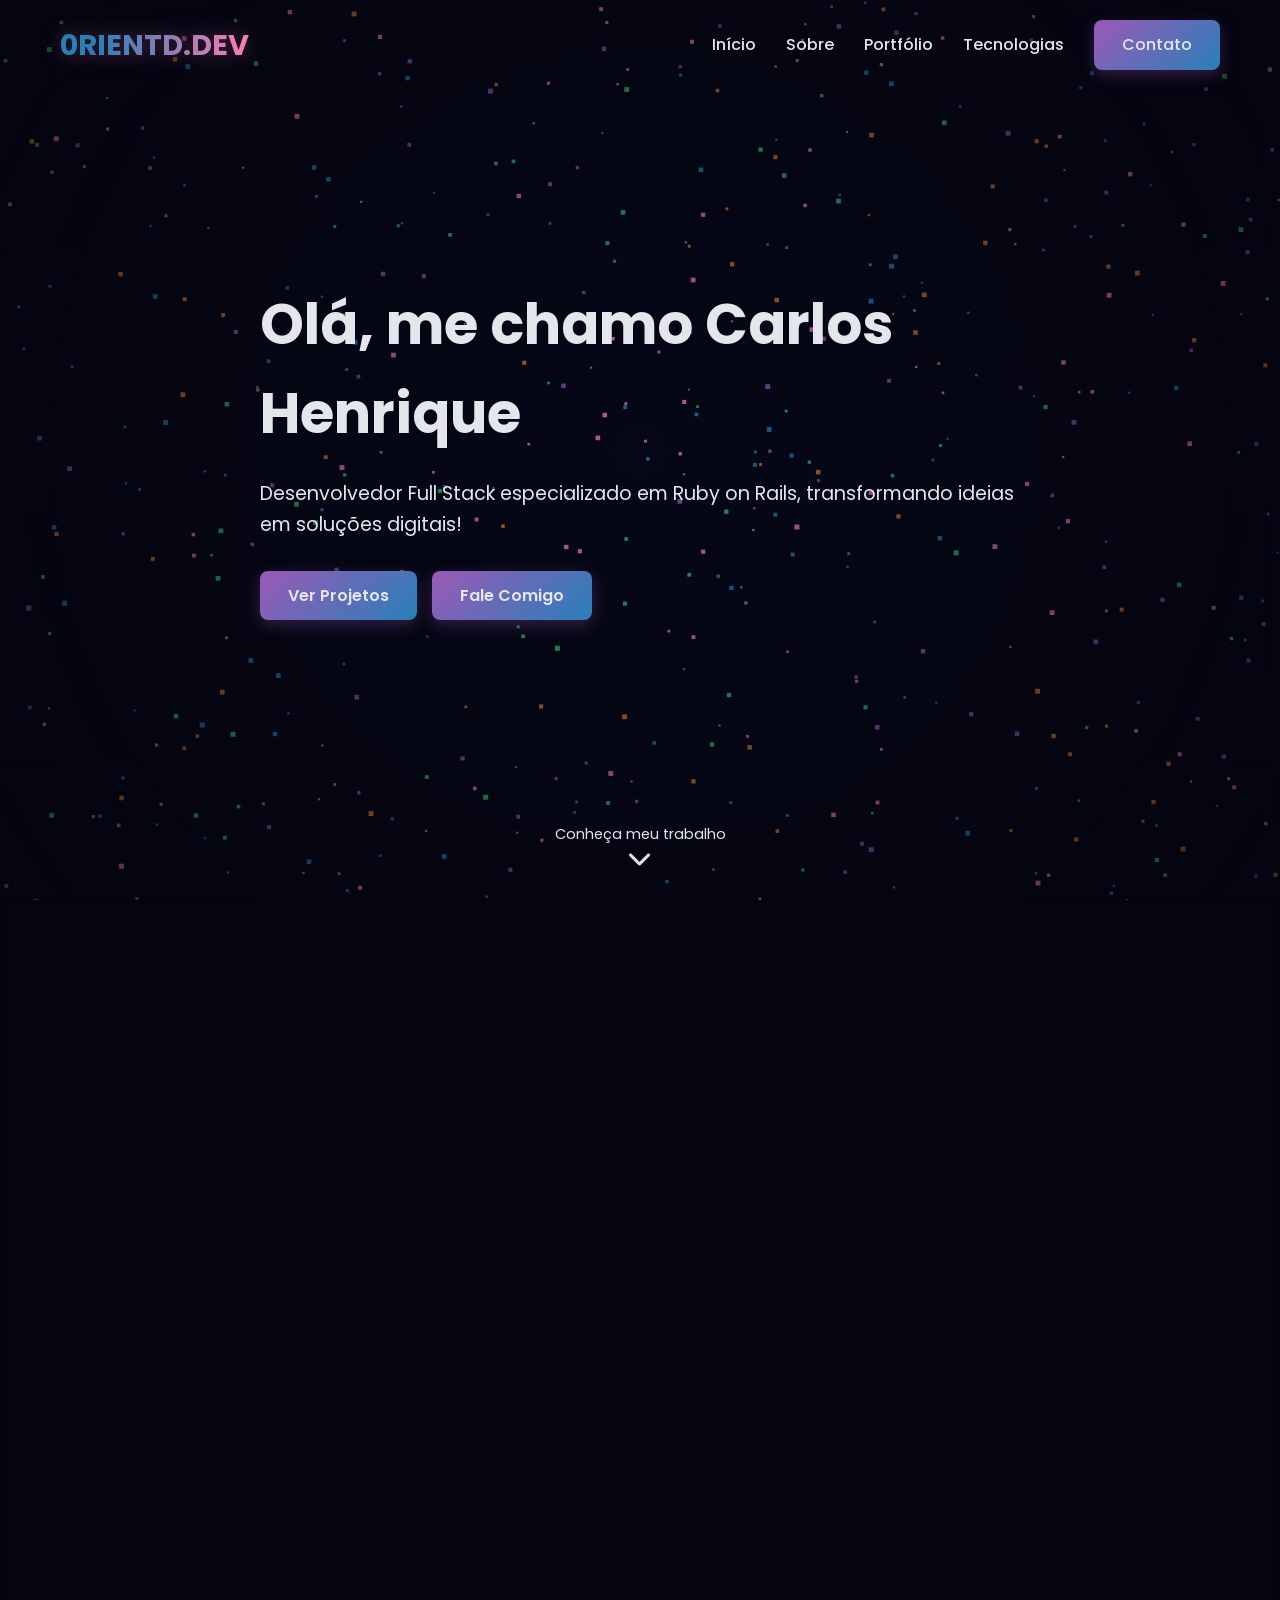
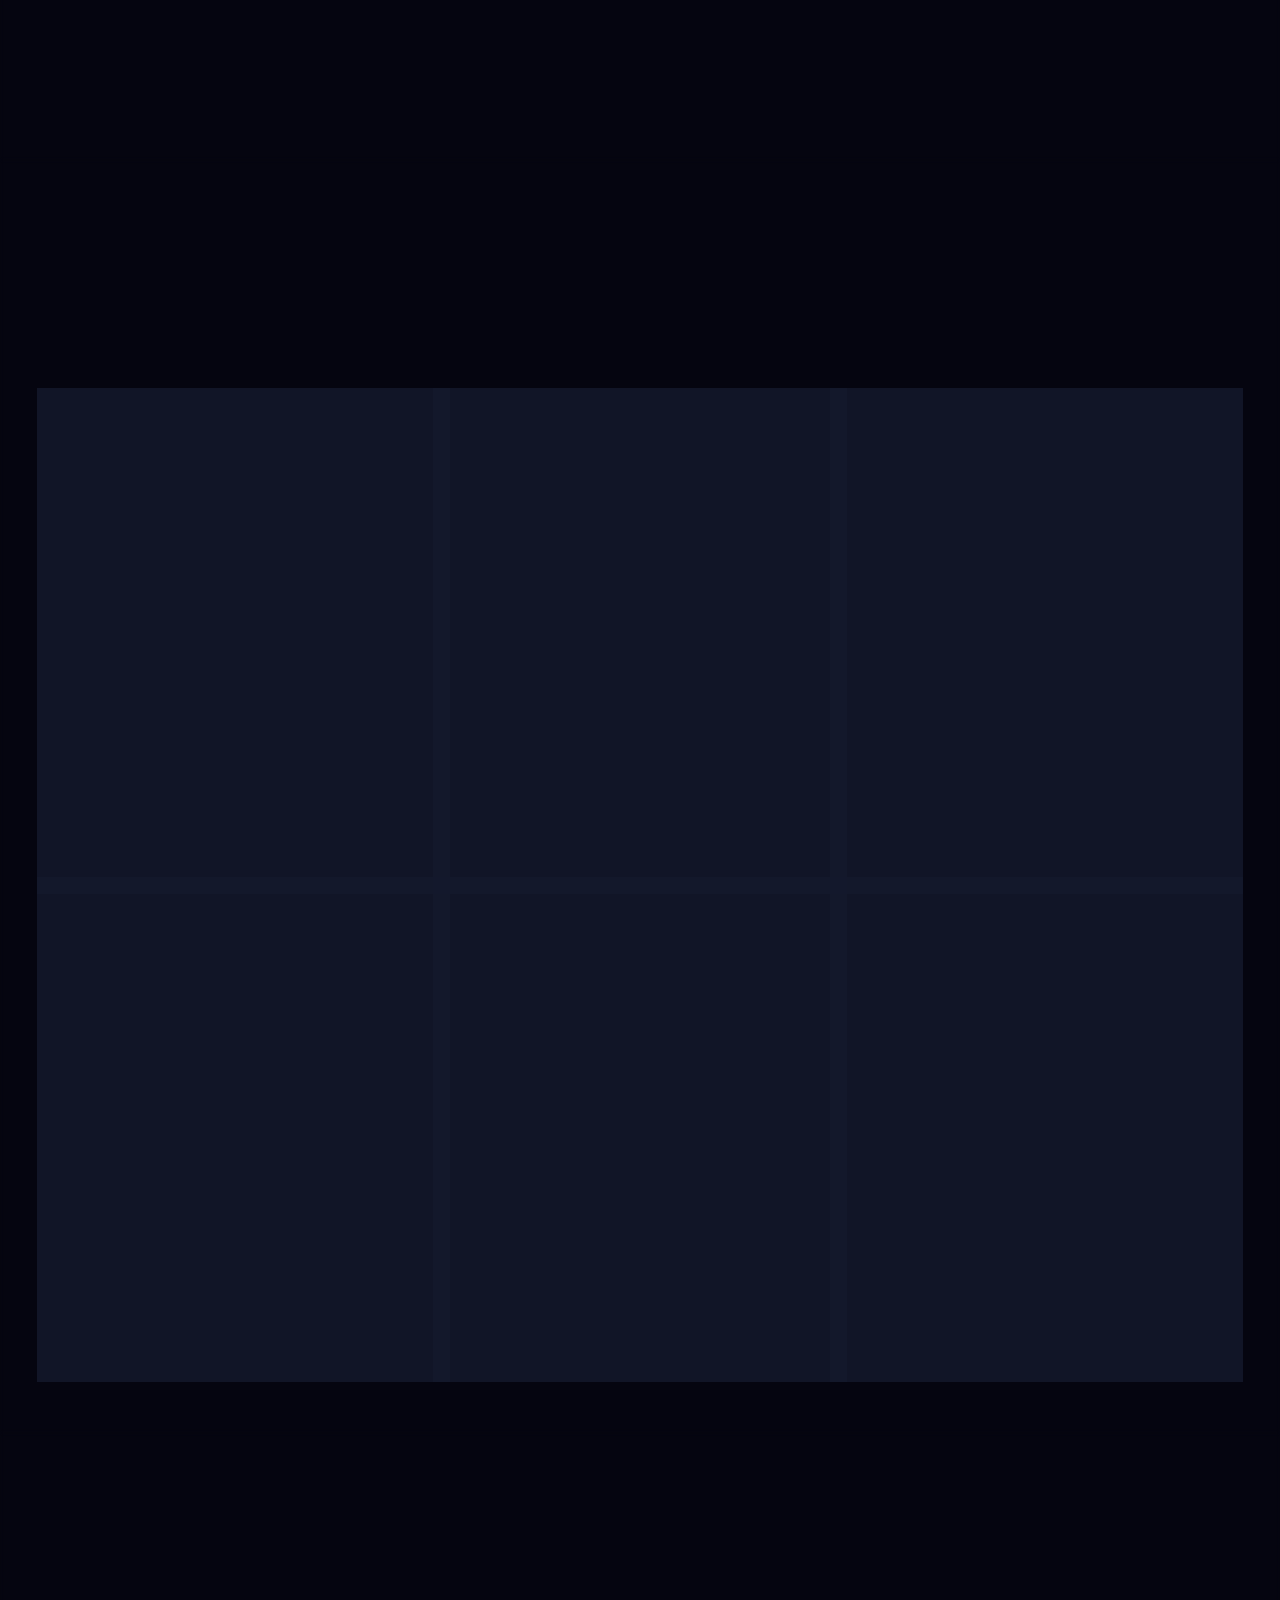
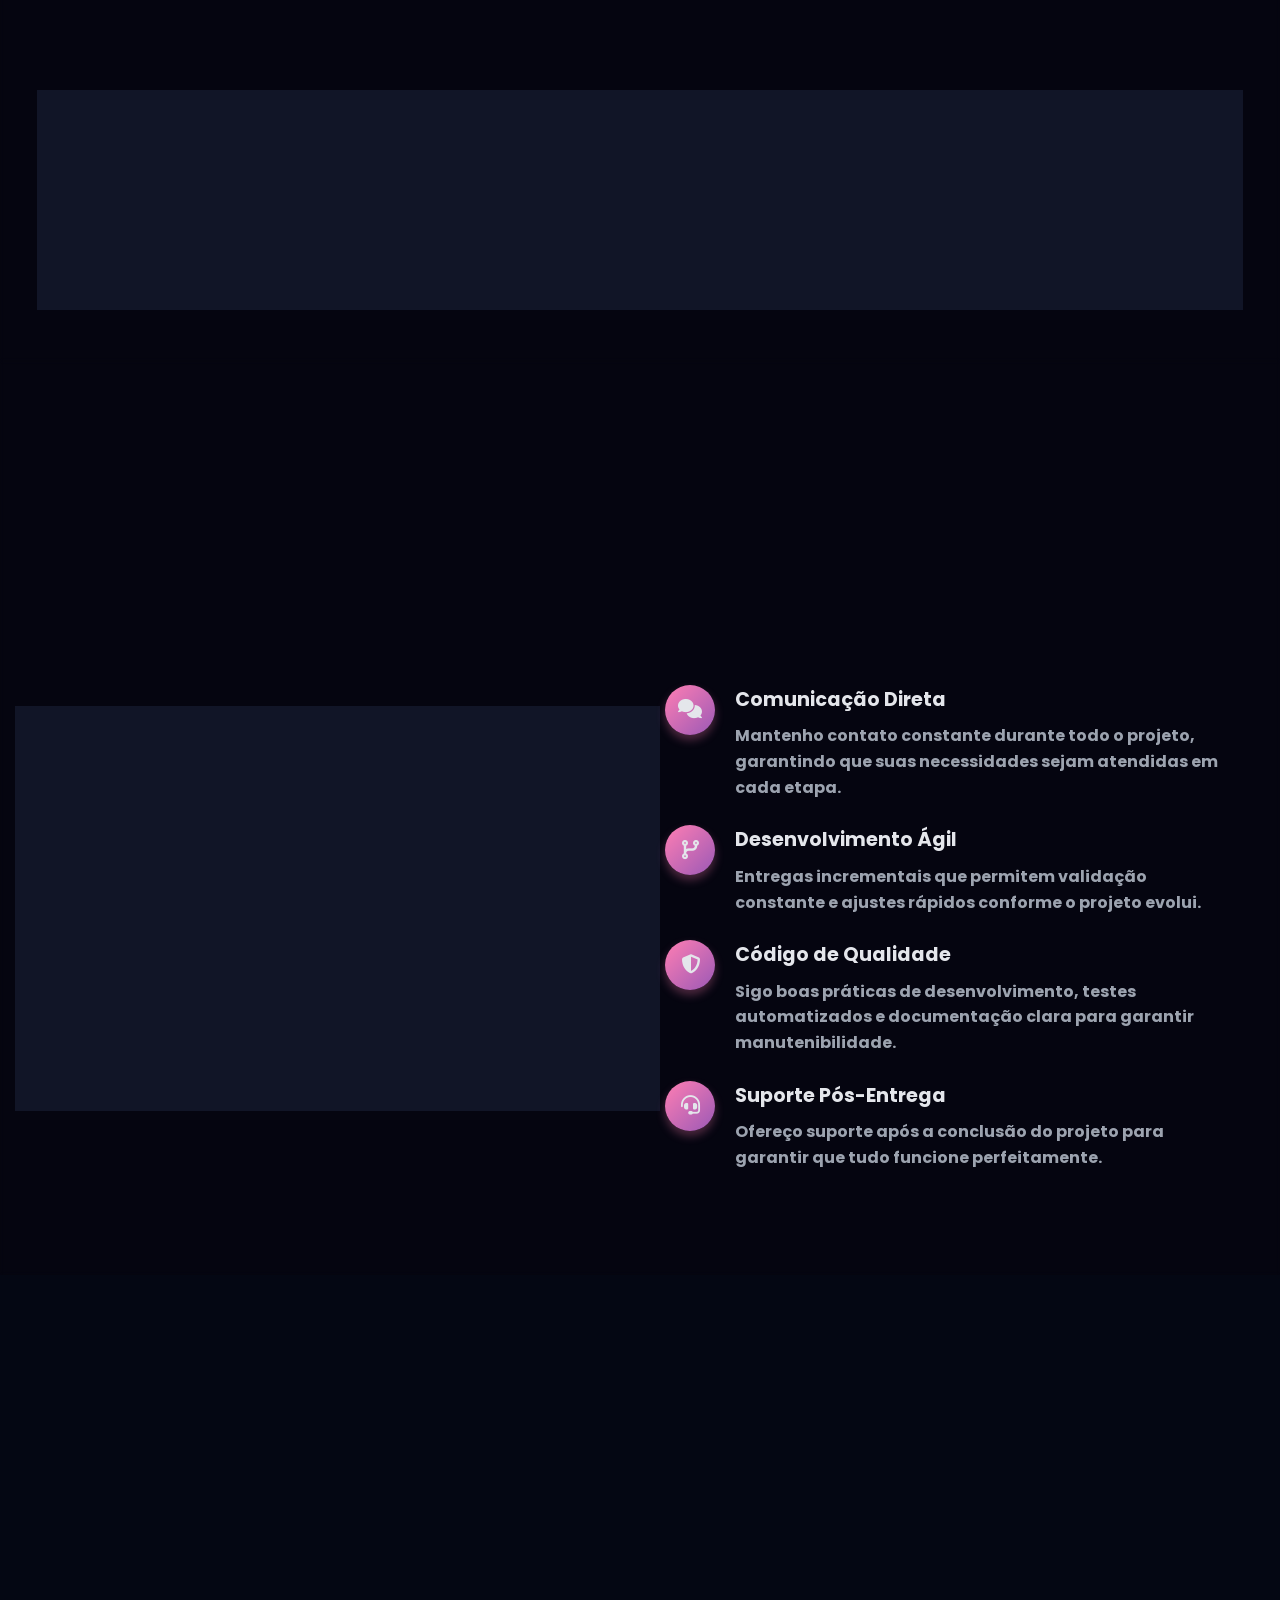
==== commit 2e460122: "atualizada meta tags" ====
--- a/index.html
+++ b/index.html
@@ -5,6 +5,29 @@
     <meta name="viewport" content="width=device-width, initial-scale=1.0">
     <title>0rientd.dev | Carlos Henrique</title>
     <meta name="description" content="Desenvolvedor Full Stack especializado em Ruby on Rails. Criação de sistemas web, automações, bots para Telegram e soluções personalizadas.">
+    
+    <!-- Open Graph / Facebook / WhatsApp -->
+    <meta property="og:type" content="website">
+    <meta property="og:url" content="https://0rientd.github.io/">
+    <meta property="og:title" content="0rientd.dev | Carlos Henrique - Desenvolvedor Full Stack">
+    <meta property="og:description" content="Desenvolvedor Full Stack especializado em Ruby on Rails. Criação de sistemas web, automações, bots para Telegram e soluções personalizadas. Transformando ideias em soluções digitais! 🚀">
+    <meta property="og:image" content="https://0rientd.github.io/assets/img/avatar.png">
+    <meta property="og:image:width" content="1200">
+    <meta property="og:image:height" content="630">
+    <meta property="og:locale" content="pt_BR">
+    <meta property="og:site_name" content="0rientd.dev">
+    
+    <!-- Twitter Card -->
+    <meta name="twitter:card" content="summary_large_image">
+    <meta name="twitter:url" content="https://0rientd.github.io/">
+    <meta name="twitter:title" content="0rientd.dev | Carlos Henrique - Desenvolvedor Full Stack">
+    <meta name="twitter:description" content="Desenvolvedor Full Stack especializado em Ruby on Rails. Criação de sistemas web, automações, bots para Telegram e soluções personalizadas. 🚀">
+    <meta name="twitter:image" content="https://0rientd.github.io/assets/img/avatar.png">
+    
+    <!-- Meta tags adicionais -->
+    <meta name="author" content="Carlos Henrique">
+    <meta name="keywords" content="desenvolvedor full stack, ruby on rails, desenvolvimento web, automações, bots telegram, sistemas web, programador">
+    <meta name="theme-color" content="#6C5CE7">
     
     <!-- Fontes -->
     <link rel="preconnect" href="https://fonts.googleapis.com">
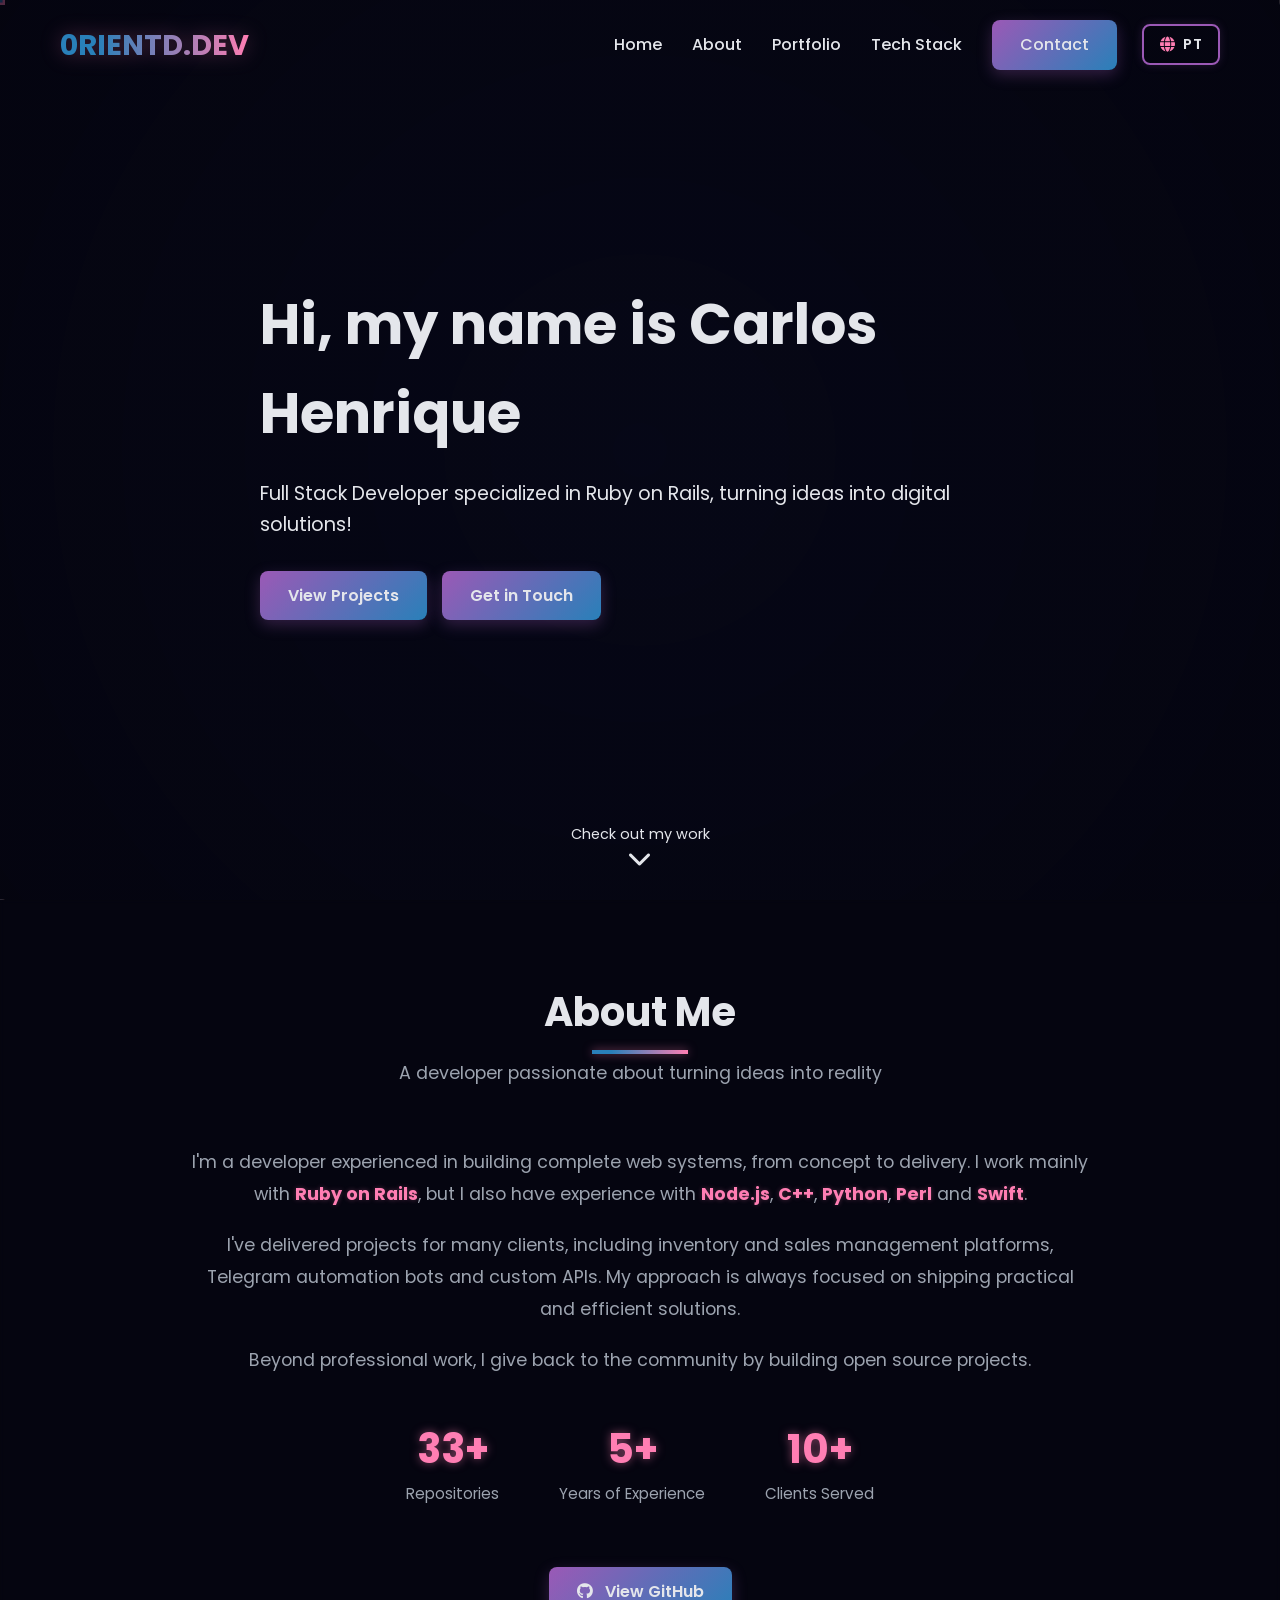
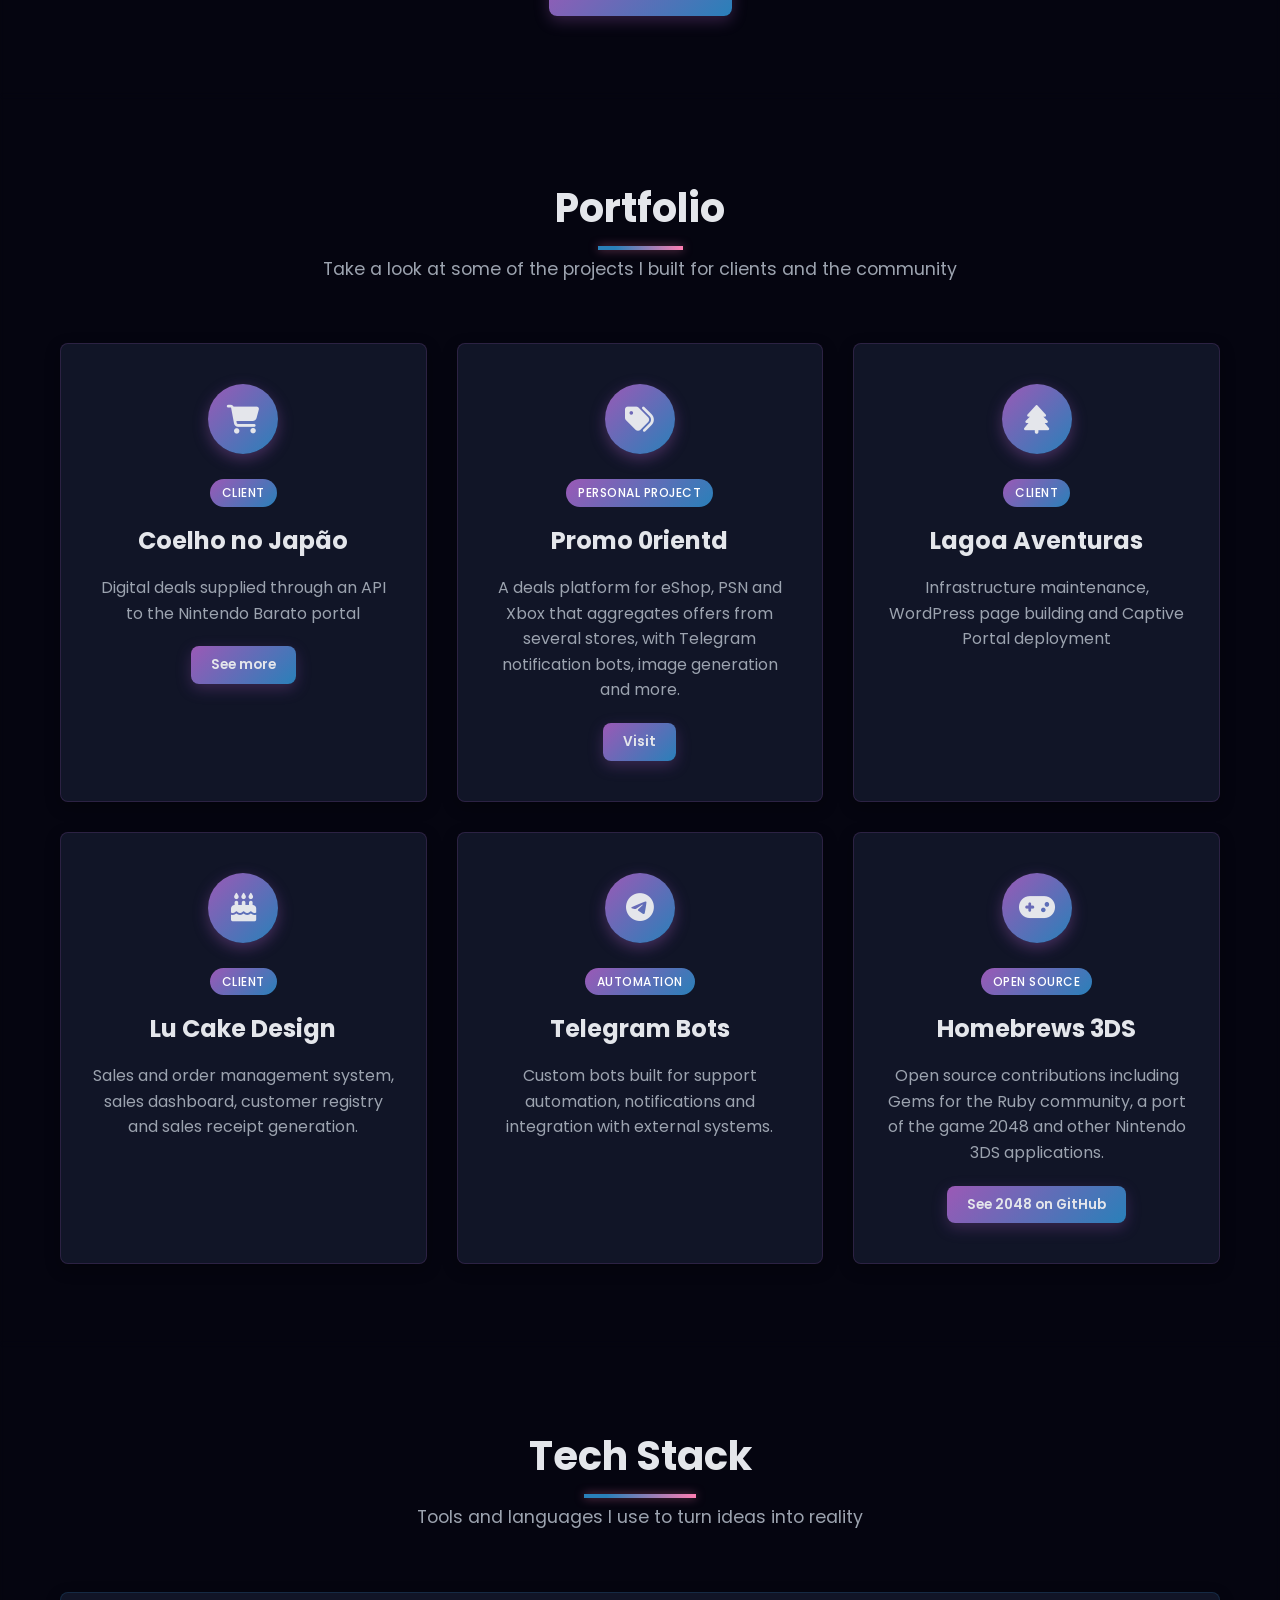
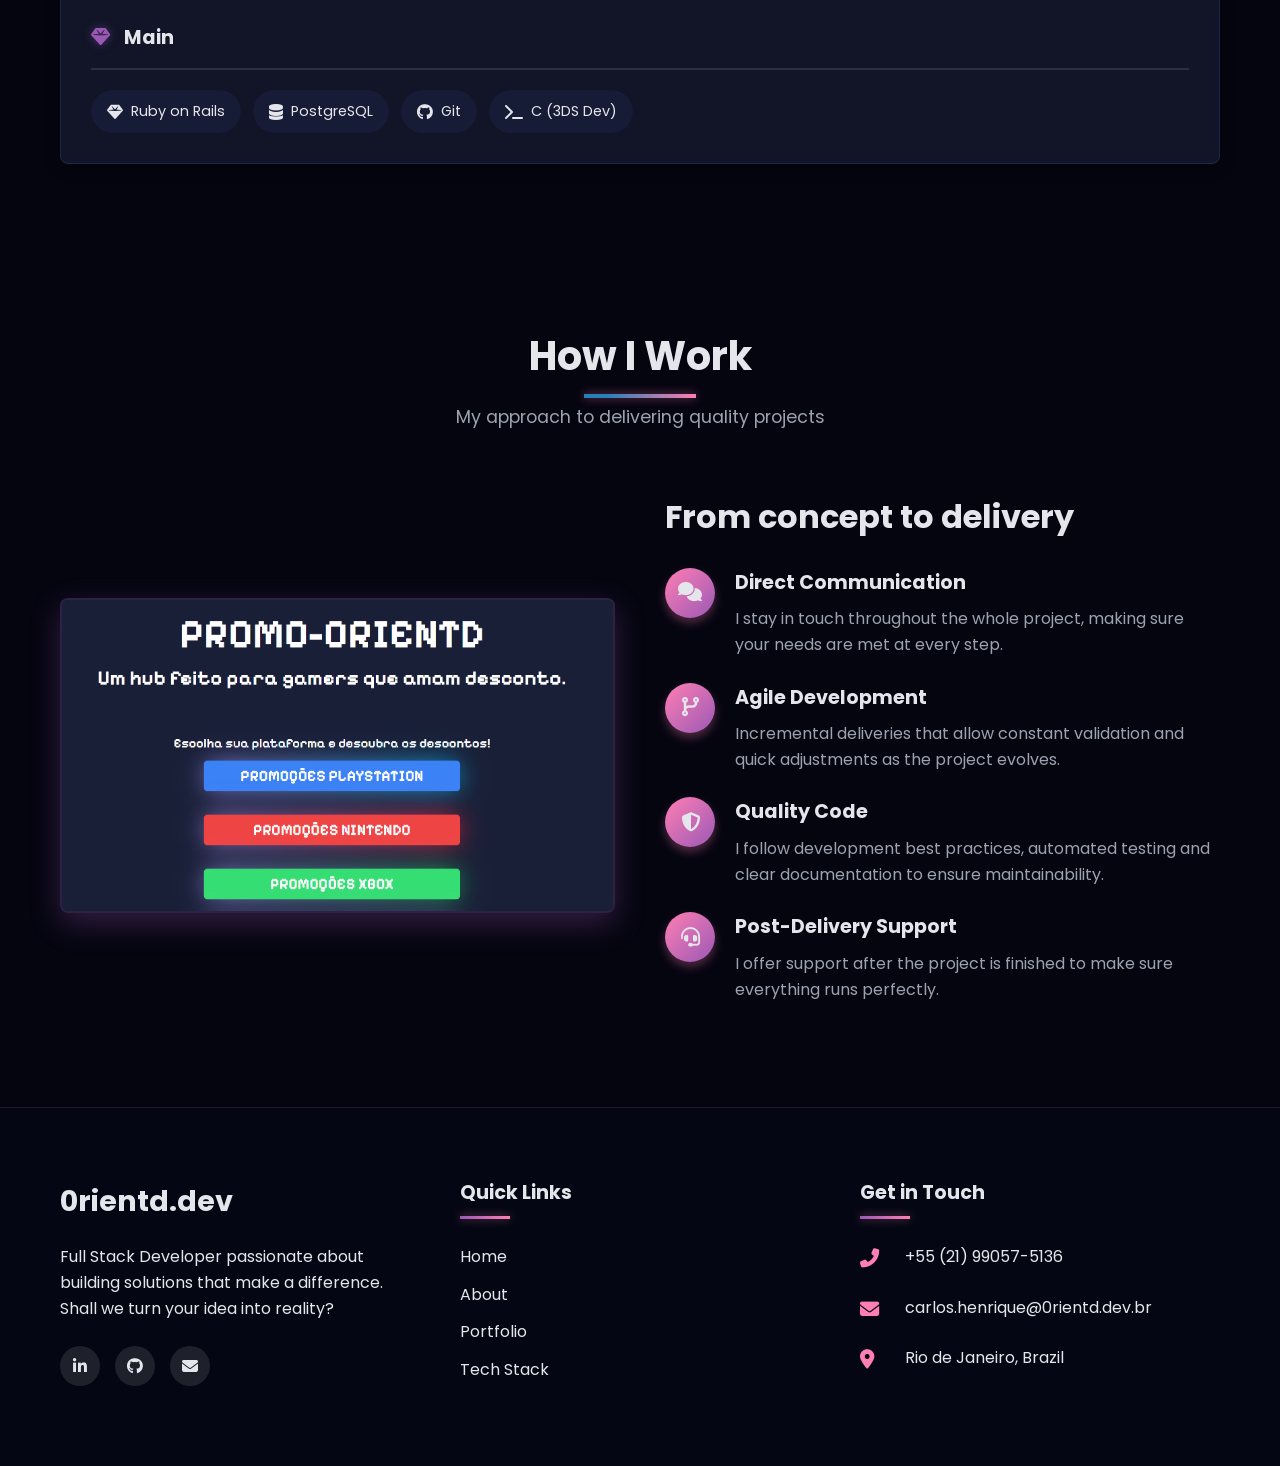
==== commit de807ade: "adiciona suporte a inglês e português com inglês como idioma padrão - traduz todo o conteúdo do site" ====
--- a/index.html
+++ b/index.html
@@ -1,60 +1,65 @@
 <!DOCTYPE html>
-<html lang="pt-br">
+<html lang="en">
 <head>
     <meta charset="UTF-8">
     <meta name="viewport" content="width=device-width, initial-scale=1.0">
     <title>0rientd.dev | Carlos Henrique</title>
-    <meta name="description" content="Desenvolvedor Full Stack especializado em Ruby on Rails. Criação de sistemas web, automações, bots para Telegram e soluções personalizadas.">
-    
+    <meta name="description" content="Full Stack Developer specialized in Ruby on Rails. Web systems, automations, Telegram bots and custom solutions.">
+
     <!-- Open Graph / Facebook / WhatsApp -->
     <meta property="og:type" content="website">
     <meta property="og:url" content="https://0rientd.github.io/">
-    <meta property="og:title" content="0rientd.dev | Carlos Henrique - Desenvolvedor Full Stack">
-    <meta property="og:description" content="Desenvolvedor Full Stack especializado em Ruby on Rails. Criação de sistemas web, automações, bots para Telegram e soluções personalizadas. Transformando ideias em soluções digitais! 🚀">
+    <meta property="og:title" content="0rientd.dev | Carlos Henrique - Full Stack Developer">
+    <meta property="og:description" content="Full Stack Developer specialized in Ruby on Rails. Web systems, automations, Telegram bots and custom solutions. Turning ideas into digital solutions! 🚀">
     <meta property="og:image" content="https://0rientd.github.io/assets/img/avatar.png">
     <meta property="og:image:width" content="1200">
     <meta property="og:image:height" content="630">
-    <meta property="og:locale" content="pt_BR">
+    <meta property="og:locale" content="en_US">
+    <meta property="og:locale:alternate" content="pt_BR">
     <meta property="og:site_name" content="0rientd.dev">
-    
+
     <!-- Twitter Card -->
     <meta name="twitter:card" content="summary_large_image">
     <meta name="twitter:url" content="https://0rientd.github.io/">
-    <meta name="twitter:title" content="0rientd.dev | Carlos Henrique - Desenvolvedor Full Stack">
-    <meta name="twitter:description" content="Desenvolvedor Full Stack especializado em Ruby on Rails. Criação de sistemas web, automações, bots para Telegram e soluções personalizadas. 🚀">
+    <meta name="twitter:title" content="0rientd.dev | Carlos Henrique - Full Stack Developer">
+    <meta name="twitter:description" content="Full Stack Developer specialized in Ruby on Rails. Web systems, automations, Telegram bots and custom solutions. 🚀">
     <meta name="twitter:image" content="https://0rientd.github.io/assets/img/avatar.png">
-    
-    <!-- Meta tags adicionais -->
+
+    <!-- Additional meta tags -->
     <meta name="author" content="Carlos Henrique">
-    <meta name="keywords" content="desenvolvedor full stack, ruby on rails, desenvolvimento web, automações, bots telegram, sistemas web, programador">
+    <meta name="keywords" content="full stack developer, ruby on rails, web development, automation, telegram bots, web systems, programmer">
     <meta name="theme-color" content="#6C5CE7">
-    
-    <!-- Fontes -->
+
+    <!-- Fonts -->
     <link rel="preconnect" href="https://fonts.googleapis.com">
     <link rel="preconnect" href="https://fonts.gstatic.com" crossorigin>
     <link href="https://fonts.googleapis.com/css2?family=Poppins:wght@300;400;500;600;700&display=swap" rel="stylesheet">
-    
+
     <!-- Font Awesome -->
     <link rel="stylesheet" href="https://cdnjs.cloudflare.com/ajax/libs/font-awesome/6.4.0/css/all.min.css">
-    
-    <!-- CSS Personalizado -->
+
+    <!-- Custom CSS -->
     <link rel="stylesheet" href="css/style.css">
 </head>
 <body>
-    <!-- Canvas de Galáxia (fundo) -->
+    <!-- Galaxy Canvas (background) -->
     <canvas id="galaxy"></canvas>
-    
-    <!-- Header / Navegação -->
+
+    <!-- Header / Navigation -->
     <header id="header">
         <div class="container navbar">
             <a href="#" class="logo">0rientd.dev</a>
             <ul class="nav-links">
-                <li><a href="#home">Início</a></li>
-                <li><a href="#about">Sobre</a></li>
-                <li><a href="#portfolio">Portfólio</a></li>
-                <li><a href="#skills">Tecnologias</a></li>
-                <li><a href="#contact" class="btn">Contato</a></li>
+                <li><a href="#home" data-i18n="nav.home">Home</a></li>
+                <li><a href="#about" data-i18n="nav.about">About</a></li>
+                <li><a href="#portfolio" data-i18n="nav.portfolio">Portfolio</a></li>
+                <li><a href="#skills" data-i18n="nav.skills">Tech Stack</a></li>
+                <li><a href="#contact" class="btn" data-i18n="nav.contact">Contact</a></li>
             </ul>
+            <button type="button" class="lang-switch" id="langSwitch" data-i18n-aria-label="lang.ariaLabel" aria-label="Switch language to Portuguese">
+                <i class="fas fa-globe"></i>
+                <span class="lang-switch-text" data-i18n="lang.label">PT</span>
+            </button>
             <div class="hamburger">
                 <span></span>
                 <span></span>
@@ -66,125 +71,124 @@
     <!-- Hero Section -->
     <section id="home" class="hero">
         <div class="container hero-content">
-            <h1>Olá, me chamo Carlos Henrique</h1>
-            <p>Desenvolvedor Full Stack especializado em Ruby on Rails, transformando ideias em soluções digitais!</p>
+            <h1 data-i18n="hero.title">Hi, my name is Carlos Henrique</h1>
+            <p data-i18n="hero.subtitle">Full Stack Developer specialized in Ruby on Rails, turning ideas into digital solutions!</p>
             <div class="hero-btns">
-                <a href="#portfolio" class="btn">Ver Projetos</a>
-                <a href="#contact" class="btn">Fale Comigo</a>
+                <a href="#portfolio" class="btn" data-i18n="hero.btnProjects">View Projects</a>
+                <a href="#contact" class="btn" data-i18n="hero.btnContact">Get in Touch</a>
             </div>
         </div>
         <div class="scroll-down">
-            <span>Conheça meu trabalho</span>
+            <span data-i18n="hero.scroll">Check out my work</span>
             <i class="fas fa-chevron-down"></i>
         </div>
     </section>
 
-    <!-- Sobre Mim -->
+    <!-- About -->
     <section id="about" class="about">
         <div class="container">
             <div class="section-title">
-                <h2>Sobre Mim</h2>
-                <p>Desenvolvedor apaixonado por transformar ideias em realidade</p>
+                <h2 data-i18n="about.title">About Me</h2>
+                <p data-i18n="about.subtitle">A developer passionate about turning ideas into reality</p>
             </div>
             <div class="about-content">
                 <div class="about-text">
-            <p>Sou desenvolvedor com experiência em criar sistemas web completos, desde a concepção até a entrega. Trabalho principalmente com <strong>Ruby on Rails</strong>, mas também tenho experiência com <strong>Node.js<strong>, <strong>C++<strong>, <strong>Python<strong>, <strong>Perl<strong> e <strong>Swift<strong>.</p>
-            
-                    <p>Já desenvolvi projetos para diversos clientes, incluindo plataformas de gerenciamento de estoque e vendas, bots de automação para Telegram e APIs customizadas. Minha abordagem é sempre focada em entregar soluções práticas e eficientes.</p>
-                    <p>Além do desenvolvimento profissional, contribuo com a comunidade criando projetos open source.</p>
+                    <p data-i18n-html="about.p1">I'm a developer experienced in building complete web systems, from concept to delivery. I work mainly with <strong>Ruby on Rails</strong>, but I also have experience with <strong>Node.js</strong>, <strong>C++</strong>, <strong>Python</strong>, <strong>Perl</strong> and <strong>Swift</strong>.</p>
+                    <p data-i18n="about.p2">I've delivered projects for many clients, including inventory and sales management platforms, Telegram automation bots and custom APIs. My approach is always focused on shipping practical and efficient solutions.</p>
+                    <p data-i18n="about.p3">Beyond professional work, I give back to the community by building open source projects.</p>
                     <div class="about-stats">
                         <div class="stat-item">
                             <span class="stat-number">33+</span>
-                            <span class="stat-label">Repositórios</span>
+                            <span class="stat-label" data-i18n="about.stat1">Repositories</span>
                         </div>
                         <div class="stat-item">
                             <span class="stat-number">5+</span>
-                            <span class="stat-label">Anos de Experiência</span>
+                            <span class="stat-label" data-i18n="about.stat2">Years of Experience</span>
                         </div>
                         <div class="stat-item">
                             <span class="stat-number">10+</span>
-                            <span class="stat-label">Clientes Atendidos</span>
-                        </div>
-                    </div>
-                    <a href="https://github.com/0rientd" target="_blank" class="btn"><i class="fab fa-github"></i> Ver GitHub</a>
-                </div>
-            </div>
-        </div>
-    </section>
-
-    <!-- Portfólio -->
+                            <span class="stat-label" data-i18n="about.stat3">Clients Served</span>
+                        </div>
+                    </div>
+                    <a href="https://github.com/0rientd" target="_blank" class="btn"><i class="fab fa-github"></i> <span data-i18n="about.github">View GitHub</span></a>
+                </div>
+            </div>
+        </div>
+    </section>
+
+    <!-- Portfolio -->
     <section id="portfolio" class="services">
         <div class="container">
             <div class="section-title">
-                <h2>Portfólio</h2>
-                <p>Conheça alguns dos projetos que desenvolvi para clientes e comunidade</p>
+                <h2 data-i18n="portfolio.title">Portfolio</h2>
+                <p data-i18n="portfolio.subtitle">Take a look at some of the projects I built for clients and the community</p>
             </div>
             <div class="services-container">
                 <div class="service-card" data-aos="fade-up">
                     <div class="service-icon">
                         <i class="fas fa-shopping-cart"></i>
                     </div>
-                    <span class="project-tag">Cliente</span>
+                    <span class="project-tag" data-i18n="tag.client">Client</span>
                     <h3>Coelho no Japão</h3>
-                    <p>Fornecimento de promoções digitais via API para o portal Nintendo Barato</p>
-                    <a href="https://www.nintendobarato.com.br/eshop" target="_blank" class="btn btn-sm">Veja mais</a>
+                    <p data-i18n="portfolio.card1.desc">Digital deals supplied through an API to the Nintendo Barato portal</p>
+                    <a href="https://www.nintendobarato.com.br/eshop" target="_blank" class="btn btn-sm" data-i18n="portfolio.card1.btn">See more</a>
                 </div>
                 <div class="service-card" data-aos="fade-up" data-aos-delay="100">
                     <div class="service-icon">
                         <i class="fas fa-tags"></i>
                     </div>
-                    <span class="project-tag">Projeto Próprio</span>
+                    <span class="project-tag" data-i18n="tag.own">Personal Project</span>
                     <h3>Promo 0rientd</h3>
-                    <p>Plataforma de promoções da eShop, PSN e Xbox que agrega ofertas de diversas lojas, com bots de notificação para Telegram, geração de imagens e mais.</p>
-                    <a href="https://promo.0rientd.dev.br" target="_blank" class="btn btn-sm">Visitar</a>
+                    <p data-i18n="portfolio.card2.desc">A deals platform for eShop, PSN and Xbox that aggregates offers from several stores, with Telegram notification bots, image generation and more.</p>
+                    <a href="https://promo.0rientd.dev.br" target="_blank" class="btn btn-sm" data-i18n="portfolio.card2.btn">Visit</a>
                 </div>
                 <div class="service-card" data-aos="fade-up" data-aos-delay="200">
                     <div class="service-icon">
                         <i class="fas fa-tree"></i>
                     </div>
-                    <span class="project-tag">Cliente</span>
+                    <span class="project-tag" data-i18n="tag.client">Client</span>
                     <h3>Lagoa Aventuras</h3>
-                    <p>Manutenção de infraestrutura, criação de páginas no WordPress e implantação de sistema Captive Portal</p>
+                    <p data-i18n="portfolio.card3.desc">Infrastructure maintenance, WordPress page building and Captive Portal deployment</p>
                 </div>
                 <div class="service-card" data-aos="fade-up" data-aos-delay="300">
                     <div class="service-icon">
                         <i class="fas fa-birthday-cake"></i>
                     </div>
-                    <span class="project-tag">Cliente</span>
+                    <span class="project-tag" data-i18n="tag.client">Client</span>
                     <h3>Lu Cake Design</h3>
-                    <p>Sistema de gerenciamento de vendas e pedidos, dashboard de vendas, cadastro de clientes e geração de recibo de venda.</p>
+                    <p data-i18n="portfolio.card4.desc">Sales and order management system, sales dashboard, customer registry and sales receipt generation.</p>
                 </div>
                 <div class="service-card" data-aos="fade-up" data-aos-delay="400">
                     <div class="service-icon">
                         <i class="fab fa-telegram"></i>
                     </div>
-                    <span class="project-tag">Automação</span>
-                    <h3>Bots para Telegram</h3>
-                    <p>Desenvolvimento de bots personalizados para automação de atendimento, notificações e integração com sistemas externos.</p>
+                    <span class="project-tag" data-i18n="tag.automation">Automation</span>
+                    <h3 data-i18n="portfolio.card5.title">Telegram Bots</h3>
+                    <p data-i18n="portfolio.card5.desc">Custom bots built for support automation, notifications and integration with external systems.</p>
                 </div>
                 <div class="service-card" data-aos="fade-up" data-aos-delay="500">
                     <div class="service-icon">
                         <i class="fas fa-gamepad"></i>
                     </div>
-                    <span class="project-tag">Open Source</span>
+                    <span class="project-tag" data-i18n="tag.openSource">Open Source</span>
                     <h3>Homebrews 3DS</h3>
-                    <p>Contribuições open source incluindo Gems para a comunidade Ruby, port do jogo 2048 e outras aplicações para Nintendo 3DS.</p>
-                    <a href="https://github.com/0rientd/2048-port-3ds" target="_blank" class="btn btn-sm">Ver 2048 no GitHub</a>
-                </div>
-            </div>
-        </div>
-    </section>
-
-    <!-- Tecnologias -->
+                    <p data-i18n="portfolio.card6.desc">Open source contributions including Gems for the Ruby community, a port of the game 2048 and other Nintendo 3DS applications.</p>
+                    <a href="https://github.com/0rientd/2048-port-3ds" target="_blank" class="btn btn-sm" data-i18n="portfolio.card6.btn">See 2048 on GitHub</a>
+                </div>
+            </div>
+        </div>
+    </section>
+
+    <!-- Tech Stack -->
     <section id="skills" class="skills">
         <div class="container">
             <div class="section-title">
-                <h2>Tecnologias</h2>
-                <p>Ferramentas e linguagens que utilizo para transformar ideias em realidade</p>
+                <h2 data-i18n="skills.title">Tech Stack</h2>
+                <p data-i18n="skills.subtitle">Tools and languages I use to turn ideas into reality</p>
             </div>
             <div class="skills-container">
                 <div class="skill-category">
-                    <h3><i class="fas fa-gem"></i> Principal</h3>
+                    <h3><i class="fas fa-gem"></i> <span data-i18n="skills.main">Main</span></h3>
                     <div class="skill-items">
                         <div class="skill-item">
                             <i class="fas fa-gem"></i>
@@ -200,34 +204,34 @@
                         </div>
                         <div class="skill-item">
                             <i class="fas fa-terminal"></i>
-                            <span>C (3DS Dev)</span>
-                        </div>
-                    </div>
-                </div>
-            </div>
-        </div>
-    </section>
-
-    <!-- Como Trabalho -->
+                            <span data-i18n="skills.c">C (3DS Dev)</span>
+                        </div>
+                    </div>
+                </div>
+            </div>
+        </div>
+    </section>
+
+    <!-- How I Work -->
     <section id="benefits" class="benefits">
         <div class="container">
             <div class="section-title">
-                <h2>Como Trabalho</h2>
-                <p>Minha abordagem para entregar projetos de qualidade</p>
+                <h2 data-i18n="benefits.title">How I Work</h2>
+                <p data-i18n="benefits.subtitle">My approach to delivering quality projects</p>
             </div>
             <div class="benefits-container">
                 <a href="https://promo.0rientd.dev.br" target="_blank">
-                  <img class="benefits-img" src="images/apoio.png" alt="Metodologia de trabalho">
+                  <img class="benefits-img" src="images/apoio.png" data-i18n-alt="benefits.imgAlt" alt="Work methodology">
                 </a>
                 <div class="benefits-content">
-                    <h3>Do conceito à entrega</h3>
+                    <h3 data-i18n="benefits.heading">From concept to delivery</h3>
                     <div class="benefit-item" data-aos="fade-right">
                         <div class="benefit-icon">
                             <i class="fas fa-comments"></i>
                         </div>
                         <div class="benefit-text">
-                            <h4>Comunicação Direta</h4>
-                            <p>Mantenho contato constante durante todo o projeto, garantindo que suas necessidades sejam atendidas em cada etapa.</p>
+                            <h4 data-i18n="benefits.item1.title">Direct Communication</h4>
+                            <p data-i18n="benefits.item1.desc">I stay in touch throughout the whole project, making sure your needs are met at every step.</p>
                         </div>
                     </div>
                     <div class="benefit-item" data-aos="fade-right" data-aos-delay="200">
@@ -235,8 +239,8 @@
                             <i class="fas fa-code-branch"></i>
                         </div>
                         <div class="benefit-text">
-                            <h4>Desenvolvimento Ágil</h4>
-                            <p>Entregas incrementais que permitem validação constante e ajustes rápidos conforme o projeto evolui.</p>
+                            <h4 data-i18n="benefits.item2.title">Agile Development</h4>
+                            <p data-i18n="benefits.item2.desc">Incremental deliveries that allow constant validation and quick adjustments as the project evolves.</p>
                         </div>
                     </div>
                     <div class="benefit-item" data-aos="fade-right" data-aos-delay="400">
@@ -244,8 +248,8 @@
                             <i class="fas fa-shield-alt"></i>
                         </div>
                         <div class="benefit-text">
-                            <h4>Código de Qualidade</h4>
-                            <p>Sigo boas práticas de desenvolvimento, testes automatizados e documentação clara para garantir manutenibilidade.</p>
+                            <h4 data-i18n="benefits.item3.title">Quality Code</h4>
+                            <p data-i18n="benefits.item3.desc">I follow development best practices, automated testing and clear documentation to ensure maintainability.</p>
                         </div>
                     </div>
                     <div class="benefit-item" data-aos="fade-right" data-aos-delay="600">
@@ -253,22 +257,22 @@
                             <i class="fas fa-headset"></i>
                         </div>
                         <div class="benefit-text">
-                            <h4>Suporte Pós-Entrega</h4>
-                            <p>Ofereço suporte após a conclusão do projeto para garantir que tudo funcione perfeitamente.</p>
-                        </div>
-                    </div>
-                </div>
-            </div>
-        </div>
-    </section>
-
-    <!-- Footer / Contato -->
+                            <h4 data-i18n="benefits.item4.title">Post-Delivery Support</h4>
+                            <p data-i18n="benefits.item4.desc">I offer support after the project is finished to make sure everything runs perfectly.</p>
+                        </div>
+                    </div>
+                </div>
+            </div>
+        </div>
+    </section>
+
+    <!-- Footer / Contact -->
     <footer id="contact">
         <div class="container">
             <div class="footer-container">
                 <div class="footer-about">
                     <a href="#" class="footer-logo">0rientd.dev</a>
-                    <p>Desenvolvedor Full Stack apaixonado por criar soluções que fazem a diferença. Vamos transformar sua ideia em realidade?</p>
+                    <p data-i18n="footer.about">Full Stack Developer passionate about building solutions that make a difference. Shall we turn your idea into reality?</p>
                     <div class="social-links">
                         <a href="https://linkedin.com/in/carlosjunior-0rientd" class="social-link" target="_blank" aria-label="LinkedIn">
                             <i class="fab fa-linkedin-in"></i>
@@ -276,22 +280,22 @@
                         <a href="https://github.com/0rientd" class="social-link" target="_blank" aria-label="GitHub">
                             <i class="fab fa-github"></i>
                         </a>
-                        <a href="mailto:carlos.henrique@0rientd.dev.br" class="social-link" aria-label="Email">
+                        <a href="mailto:carlos.henrique@0rientd.dev.br" class="social-link" data-i18n-aria-label="footer.emailAria" aria-label="Email">
                             <i class="fas fa-envelope"></i>
                         </a>
                     </div>
                 </div>
                 <div class="footer-links">
-                    <h4>Links Rápidos</h4>
+                    <h4 data-i18n="footer.linksTitle">Quick Links</h4>
                     <ul>
-                        <li><a href="#home">Início</a></li>
-                        <li><a href="#about">Sobre</a></li>
-                        <li><a href="#portfolio">Portfólio</a></li>
-                        <li><a href="#skills">Tecnologias</a></li>
+                        <li><a href="#home" data-i18n="nav.home">Home</a></li>
+                        <li><a href="#about" data-i18n="nav.about">About</a></li>
+                        <li><a href="#portfolio" data-i18n="nav.portfolio">Portfolio</a></li>
+                        <li><a href="#skills" data-i18n="nav.skills">Tech Stack</a></li>
                     </ul>
                 </div>
                 <div class="footer-contact">
-                    <h4>Entre em Contato</h4>
+                    <h4 data-i18n="footer.contactTitle">Get in Touch</h4>
                     <div class="contact-info">
                         <div class="contact-icon">
                             <i class="fas fa-phone-alt"></i>
@@ -313,7 +317,7 @@
                             <i class="fas fa-map-marker-alt"></i>
                         </div>
                         <div class="contact-text">
-                            <p>Rio de Janeiro, Brasil</p>
+                            <p data-i18n="footer.location">Rio de Janeiro, Brazil</p>
                         </div>
                     </div>
                 </div>
@@ -321,12 +325,13 @@
         </div>
     </footer>
 
-    <!-- Botão Voltar ao Topo -->
-    <div class="back-to-top">
+    <!-- Back to Top Button -->
+    <div class="back-to-top" data-i18n-aria-label="backToTop" aria-label="Back to top">
         <i class="fas fa-arrow-up"></i>
     </div>
 
     <!-- JavaScript -->
+    <script src="js/i18n.js"></script>
     <script src="js/main.js"></script>
 </body>
 </html>
--- a/css/style.css
+++ b/css/style.css
@@ -999,3 +999,66 @@
     grid-template-columns: 1fr;
   }
 }
+
+/* ===== LANGUAGE SWITCH ===== */
+.nav-links {
+  margin-left: auto;
+}
+
+.lang-switch {
+  display: inline-flex;
+  align-items: center;
+  gap: 8px;
+  margin-left: 25px;
+  padding: 8px 16px;
+  font-family: inherit;
+  font-size: 0.9rem;
+  font-weight: 600;
+  letter-spacing: 0.5px;
+  color: var(--text-light);
+  background: transparent;
+  border: 2px solid var(--primary-color);
+  border-radius: var(--border-radius);
+  cursor: pointer;
+  transition: var(--transition);
+  box-shadow: 0 0 10px rgba(155, 89, 182, 0.2);
+}
+
+.lang-switch i {
+  font-size: 0.95rem;
+  color: var(--accent-color);
+  transition: var(--transition);
+}
+
+.lang-switch:hover {
+  background: linear-gradient(135deg, #9b59b6, #2980b9);
+  border-color: transparent;
+  transform: translateY(-3px);
+  box-shadow: 0 5px 15px rgba(155, 89, 182, 0.5);
+}
+
+.lang-switch:hover i {
+  color: var(--text-light);
+}
+
+.lang-switch:focus-visible {
+  outline: 2px solid var(--accent-color);
+  outline-offset: 3px;
+}
+
+.lang-switch.switching i {
+  transform: rotate(360deg);
+}
+
+@media screen and (max-width: 768px) {
+  .nav-links {
+    margin-left: 0;
+  }
+
+  .lang-switch {
+    margin-left: auto;
+    margin-right: 20px;
+    padding: 7px 13px;
+    font-size: 0.85rem;
+  }
+}
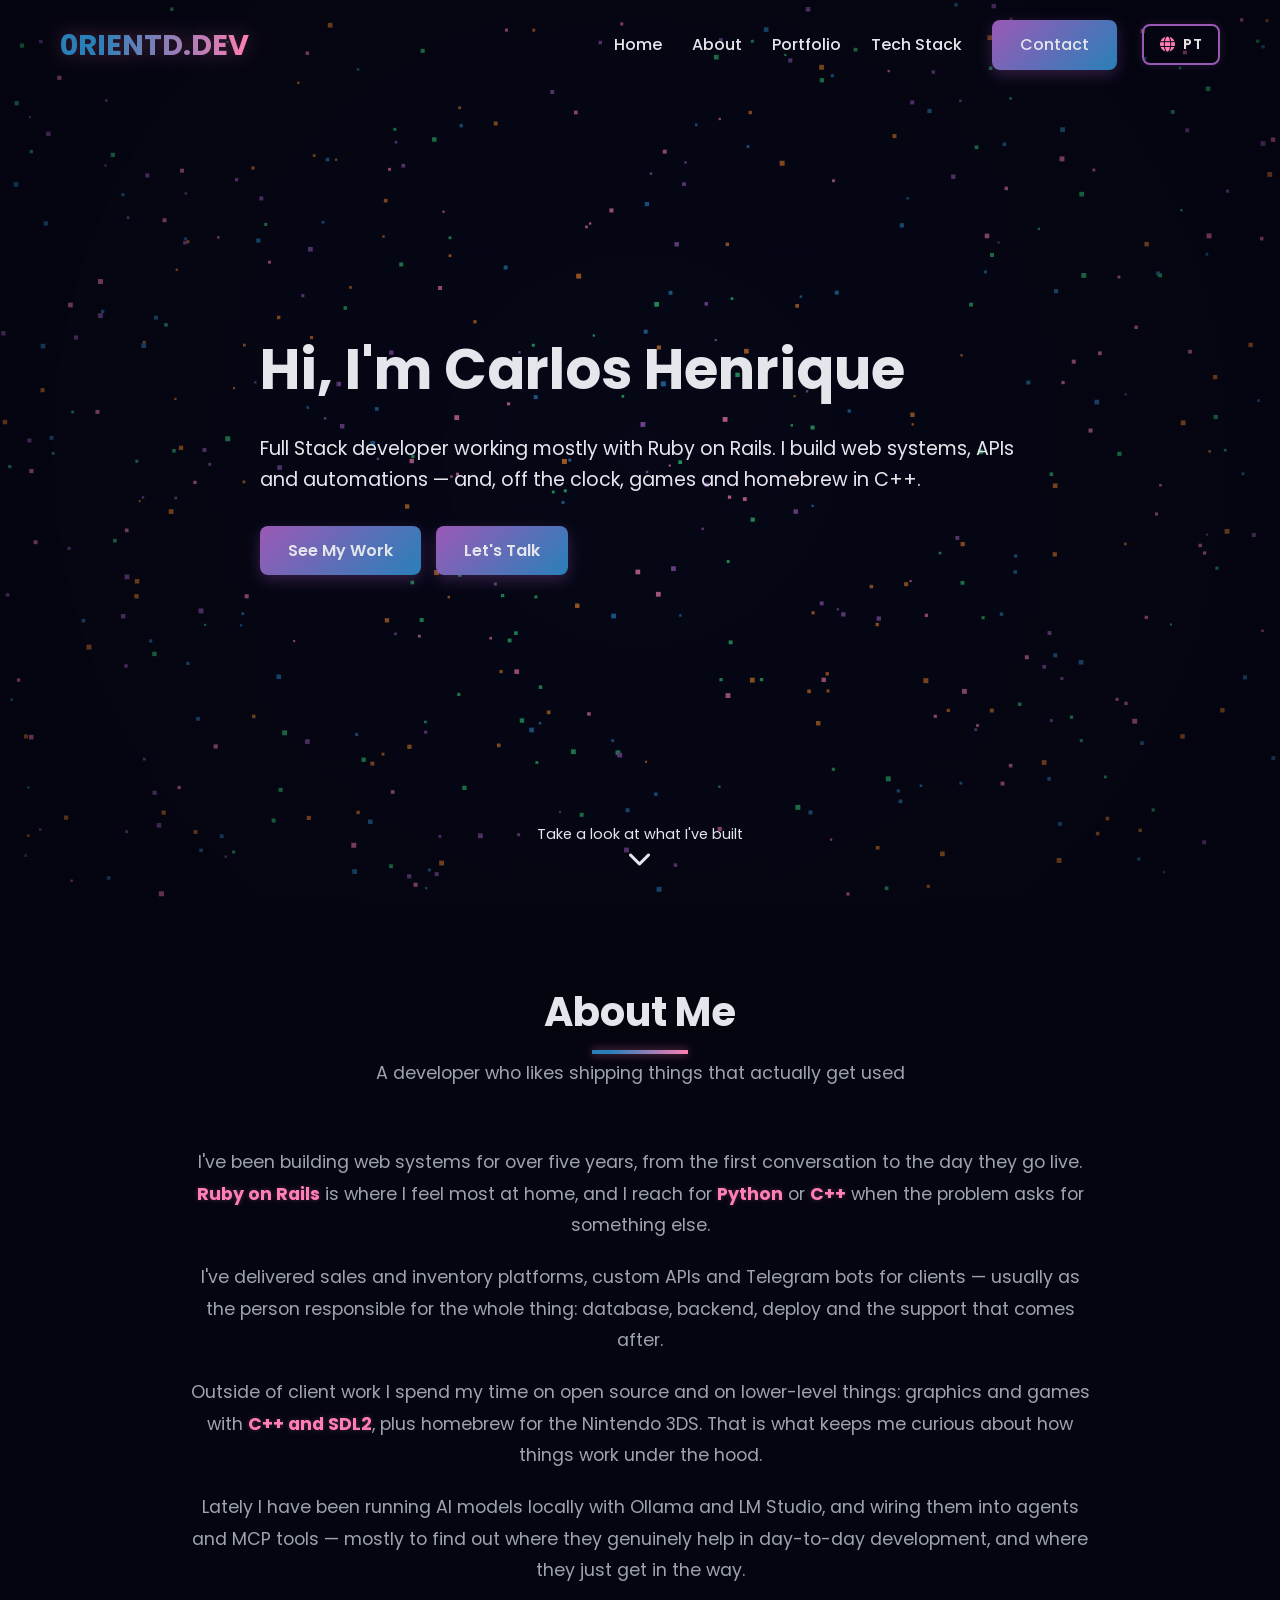
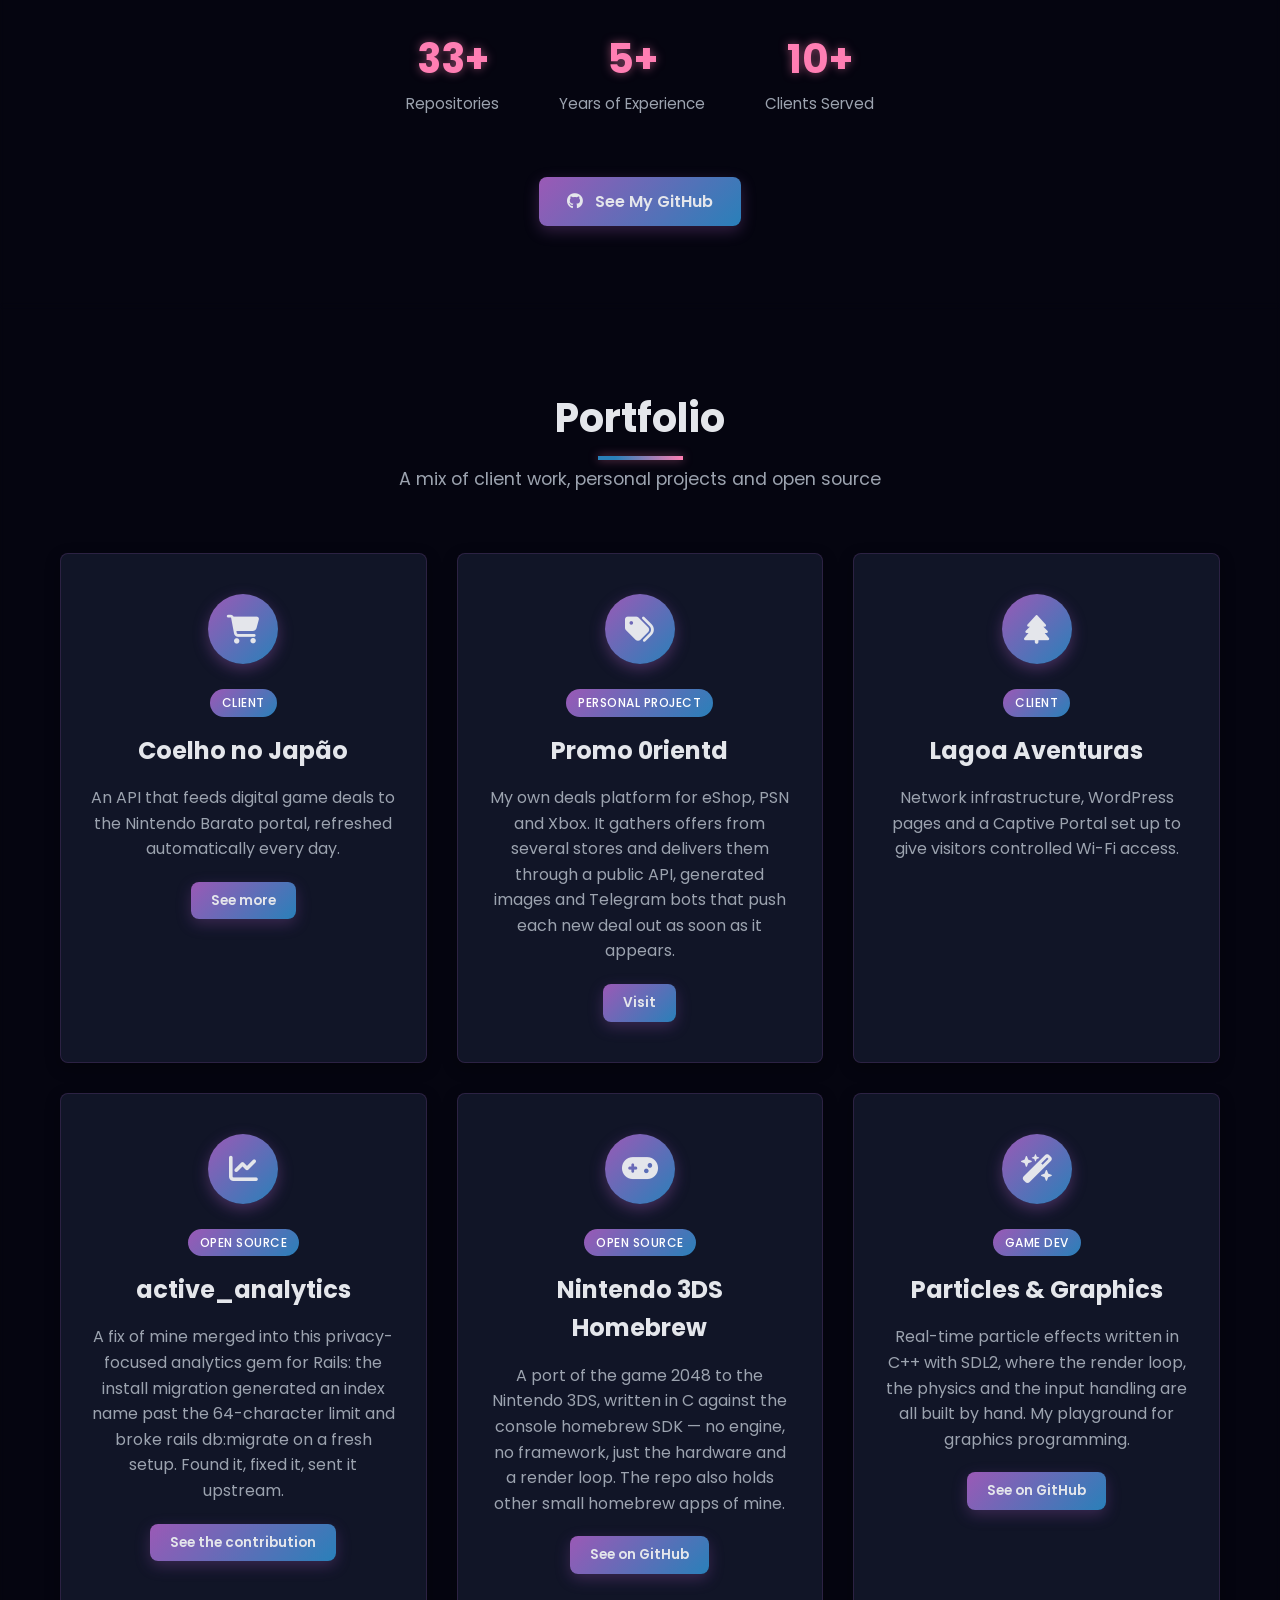
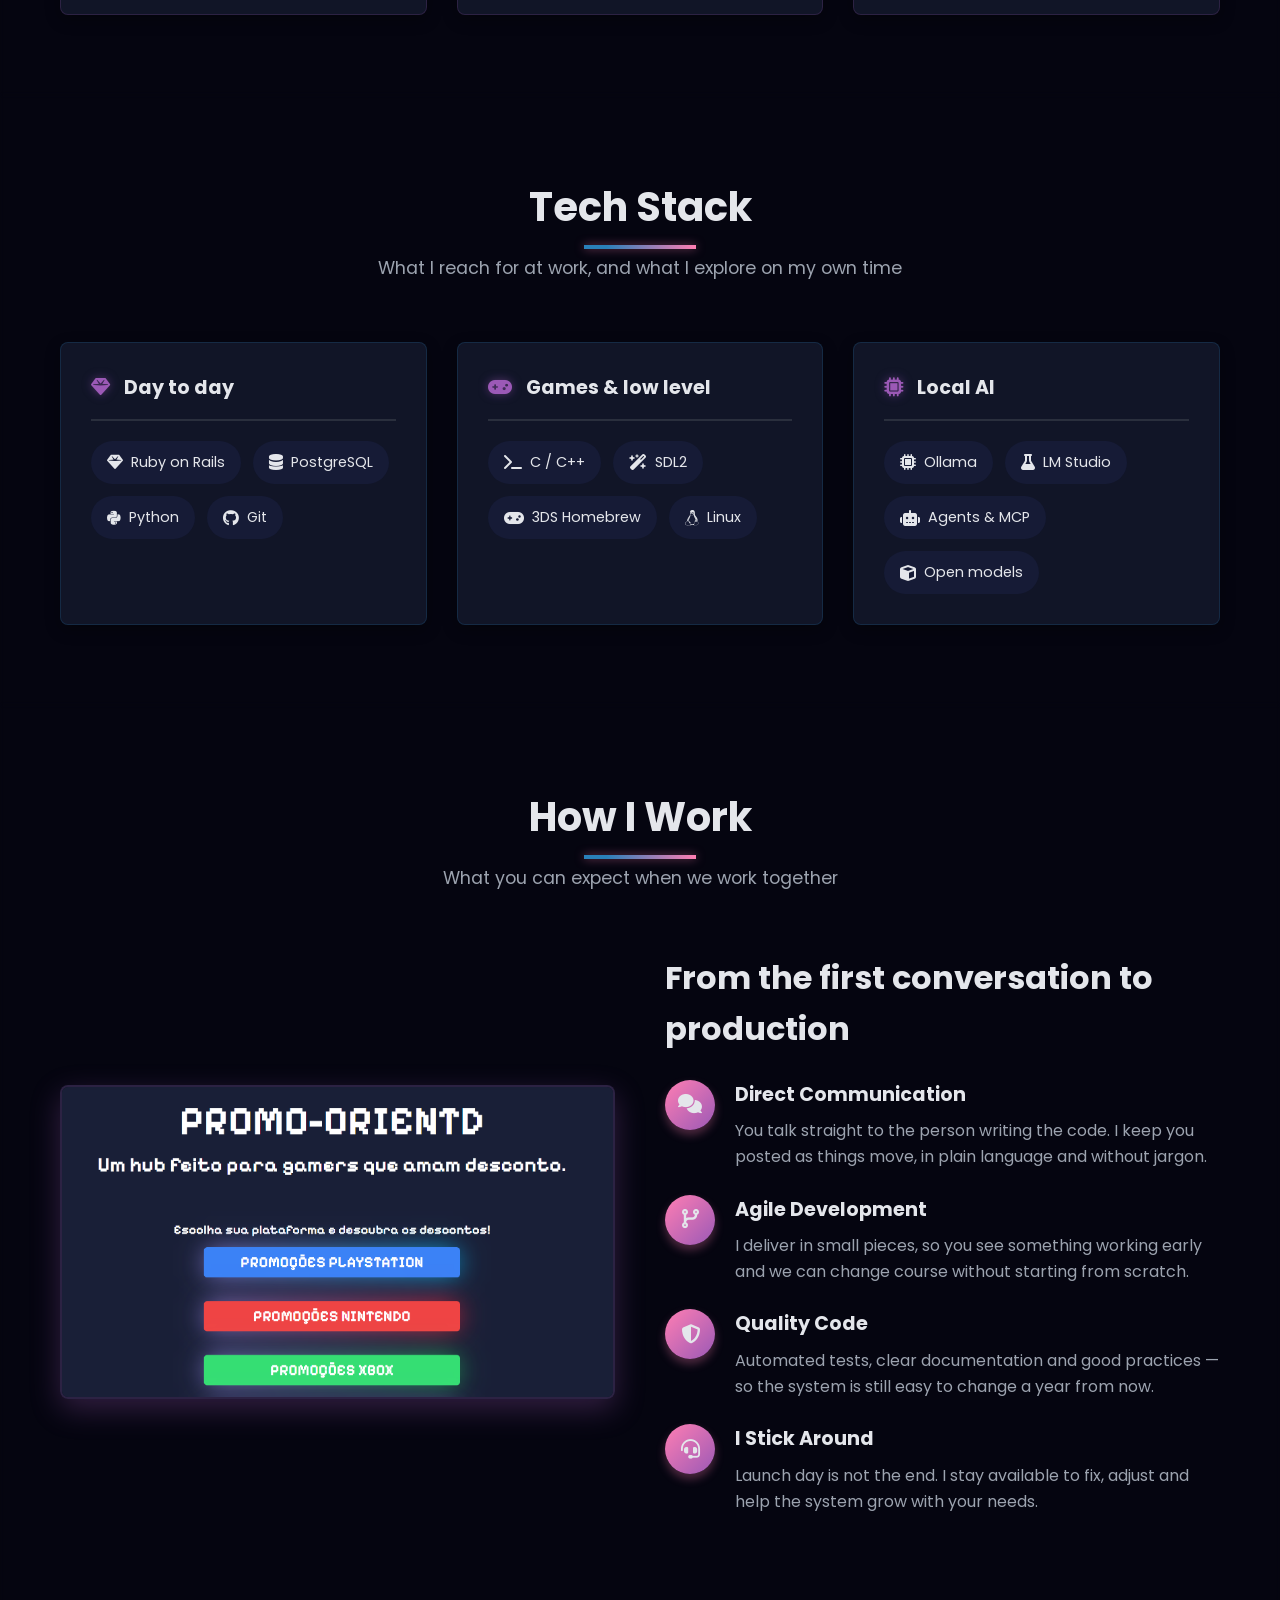
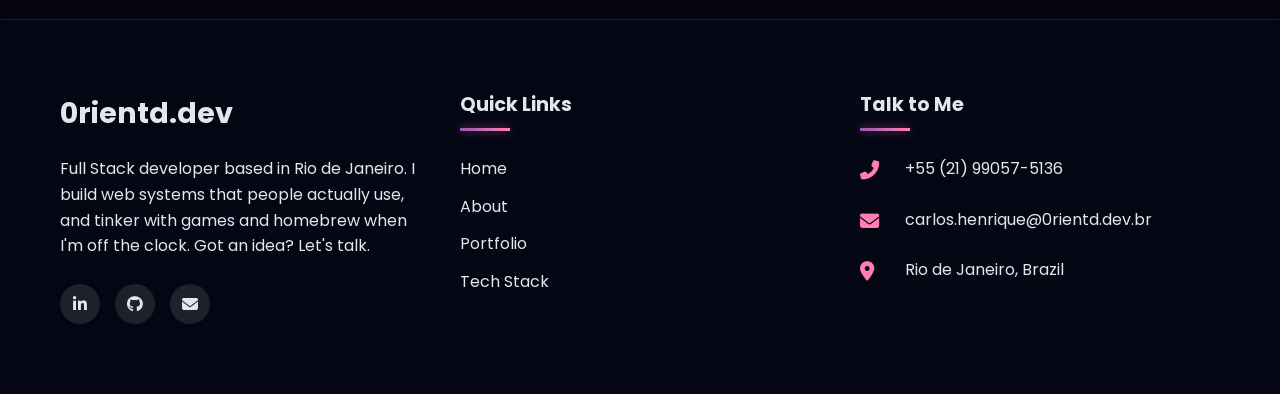
==== commit ccbdaa3f: "reescreve os textos do site e atualiza o portfólio - ajusta o tom dos textos em português e inglês p" ====
--- a/index.html
+++ b/index.html
@@ -4,13 +4,13 @@
     <meta charset="UTF-8">
     <meta name="viewport" content="width=device-width, initial-scale=1.0">
     <title>0rientd.dev | Carlos Henrique</title>
-    <meta name="description" content="Full Stack Developer specialized in Ruby on Rails. Web systems, automations, Telegram bots and custom solutions.">
+    <meta name="description" content="Carlos Henrique, Full Stack developer working with Ruby on Rails. Web systems, APIs and automations, graphics programming in C++ with SDL2 and experiments with local AI models.">
 
     <!-- Open Graph / Facebook / WhatsApp -->
     <meta property="og:type" content="website">
     <meta property="og:url" content="https://0rientd.github.io/">
     <meta property="og:title" content="0rientd.dev | Carlos Henrique - Full Stack Developer">
-    <meta property="og:description" content="Full Stack Developer specialized in Ruby on Rails. Web systems, automations, Telegram bots and custom solutions. Turning ideas into digital solutions! 🚀">
+    <meta property="og:description" content="Full Stack developer working with Ruby on Rails. Web systems, APIs and automations — plus games, homebrew in C++ and local AI on the side. 🚀">
     <meta property="og:image" content="https://0rientd.github.io/assets/img/avatar.png">
     <meta property="og:image:width" content="1200">
     <meta property="og:image:height" content="630">
@@ -22,12 +22,12 @@
     <meta name="twitter:card" content="summary_large_image">
     <meta name="twitter:url" content="https://0rientd.github.io/">
     <meta name="twitter:title" content="0rientd.dev | Carlos Henrique - Full Stack Developer">
-    <meta name="twitter:description" content="Full Stack Developer specialized in Ruby on Rails. Web systems, automations, Telegram bots and custom solutions. 🚀">
+    <meta name="twitter:description" content="Full Stack developer working with Ruby on Rails. Web systems, APIs and automations — plus games, homebrew in C++ and local AI on the side. 🚀">
     <meta name="twitter:image" content="https://0rientd.github.io/assets/img/avatar.png">
 
     <!-- Additional meta tags -->
     <meta name="author" content="Carlos Henrique">
-    <meta name="keywords" content="full stack developer, ruby on rails, web development, automation, telegram bots, web systems, programmer">
+    <meta name="keywords" content="full stack developer, ruby on rails, web development, automation, web systems, programmer, game development, c++, sdl2, nintendo 3ds homebrew, local ai, ollama, llm">
     <meta name="theme-color" content="#6C5CE7">
 
     <!-- Fonts -->
@@ -71,15 +71,15 @@
     <!-- Hero Section -->
     <section id="home" class="hero">
         <div class="container hero-content">
-            <h1 data-i18n="hero.title">Hi, my name is Carlos Henrique</h1>
-            <p data-i18n="hero.subtitle">Full Stack Developer specialized in Ruby on Rails, turning ideas into digital solutions!</p>
+            <h1 data-i18n="hero.title">Hi, I'm Carlos Henrique</h1>
+            <p data-i18n="hero.subtitle">Full Stack developer working mostly with Ruby on Rails. I build web systems, APIs and automations — and, off the clock, games and homebrew in C++.</p>
             <div class="hero-btns">
-                <a href="#portfolio" class="btn" data-i18n="hero.btnProjects">View Projects</a>
-                <a href="#contact" class="btn" data-i18n="hero.btnContact">Get in Touch</a>
+                <a href="#portfolio" class="btn" data-i18n="hero.btnProjects">See My Work</a>
+                <a href="#contact" class="btn" data-i18n="hero.btnContact">Let's Talk</a>
             </div>
         </div>
         <div class="scroll-down">
-            <span data-i18n="hero.scroll">Check out my work</span>
+            <span data-i18n="hero.scroll">Take a look at what I've built</span>
             <i class="fas fa-chevron-down"></i>
         </div>
     </section>
@@ -89,13 +89,14 @@
         <div class="container">
             <div class="section-title">
                 <h2 data-i18n="about.title">About Me</h2>
-                <p data-i18n="about.subtitle">A developer passionate about turning ideas into reality</p>
+                <p data-i18n="about.subtitle">A developer who likes shipping things that actually get used</p>
             </div>
             <div class="about-content">
                 <div class="about-text">
-                    <p data-i18n-html="about.p1">I'm a developer experienced in building complete web systems, from concept to delivery. I work mainly with <strong>Ruby on Rails</strong>, but I also have experience with <strong>Node.js</strong>, <strong>C++</strong>, <strong>Python</strong>, <strong>Perl</strong> and <strong>Swift</strong>.</p>
-                    <p data-i18n="about.p2">I've delivered projects for many clients, including inventory and sales management platforms, Telegram automation bots and custom APIs. My approach is always focused on shipping practical and efficient solutions.</p>
-                    <p data-i18n="about.p3">Beyond professional work, I give back to the community by building open source projects.</p>
+                    <p data-i18n-html="about.p1">I've been building web systems for over five years, from the first conversation to the day they go live. <strong>Ruby on Rails</strong> is where I feel most at home, and I reach for <strong>Python</strong> or <strong>C++</strong> when the problem asks for something else.</p>
+                    <p data-i18n="about.p2">I've delivered sales and inventory platforms, custom APIs and Telegram bots for clients — usually as the person responsible for the whole thing: database, backend, deploy and the support that comes after.</p>
+                    <p data-i18n-html="about.p3">Outside of client work I spend my time on open source and on lower-level things: graphics and games with <strong>C++ and SDL2</strong>, plus homebrew for the Nintendo 3DS. That is what keeps me curious about how things work under the hood.</p>
+                    <p data-i18n="about.p4">Lately I have been running AI models locally with Ollama and LM Studio, and wiring them into agents and MCP tools — mostly to find out where they genuinely help in day-to-day development, and where they just get in the way.</p>
                     <div class="about-stats">
                         <div class="stat-item">
                             <span class="stat-number">33+</span>
@@ -110,7 +111,7 @@
                             <span class="stat-label" data-i18n="about.stat3">Clients Served</span>
                         </div>
                     </div>
-                    <a href="https://github.com/0rientd" target="_blank" class="btn"><i class="fab fa-github"></i> <span data-i18n="about.github">View GitHub</span></a>
+                    <a href="https://github.com/0rientd" target="_blank" class="btn"><i class="fab fa-github"></i> <span data-i18n="about.github">See My GitHub</span></a>
                 </div>
             </div>
         </div>
@@ -121,7 +122,7 @@
         <div class="container">
             <div class="section-title">
                 <h2 data-i18n="portfolio.title">Portfolio</h2>
-                <p data-i18n="portfolio.subtitle">Take a look at some of the projects I built for clients and the community</p>
+                <p data-i18n="portfolio.subtitle">A mix of client work, personal projects and open source</p>
             </div>
             <div class="services-container">
                 <div class="service-card" data-aos="fade-up">
@@ -130,7 +131,7 @@
                     </div>
                     <span class="project-tag" data-i18n="tag.client">Client</span>
                     <h3>Coelho no Japão</h3>
-                    <p data-i18n="portfolio.card1.desc">Digital deals supplied through an API to the Nintendo Barato portal</p>
+                    <p data-i18n="portfolio.card1.desc">An API that feeds digital game deals to the Nintendo Barato portal, refreshed automatically every day.</p>
                     <a href="https://www.nintendobarato.com.br/eshop" target="_blank" class="btn btn-sm" data-i18n="portfolio.card1.btn">See more</a>
                 </div>
                 <div class="service-card" data-aos="fade-up" data-aos-delay="100">
@@ -139,7 +140,7 @@
                     </div>
                     <span class="project-tag" data-i18n="tag.own">Personal Project</span>
                     <h3>Promo 0rientd</h3>
-                    <p data-i18n="portfolio.card2.desc">A deals platform for eShop, PSN and Xbox that aggregates offers from several stores, with Telegram notification bots, image generation and more.</p>
+                    <p data-i18n="portfolio.card2.desc">My own deals platform for eShop, PSN and Xbox. It gathers offers from several stores and delivers them through a public API, generated images and Telegram bots that push each new deal out as soon as it appears.</p>
                     <a href="https://promo.0rientd.dev.br" target="_blank" class="btn btn-sm" data-i18n="portfolio.card2.btn">Visit</a>
                 </div>
                 <div class="service-card" data-aos="fade-up" data-aos-delay="200">
@@ -148,32 +149,34 @@
                     </div>
                     <span class="project-tag" data-i18n="tag.client">Client</span>
                     <h3>Lagoa Aventuras</h3>
-                    <p data-i18n="portfolio.card3.desc">Infrastructure maintenance, WordPress page building and Captive Portal deployment</p>
+                    <p data-i18n="portfolio.card3.desc">Network infrastructure, WordPress pages and a Captive Portal set up to give visitors controlled Wi-Fi access.</p>
                 </div>
                 <div class="service-card" data-aos="fade-up" data-aos-delay="300">
                     <div class="service-icon">
-                        <i class="fas fa-birthday-cake"></i>
-                    </div>
-                    <span class="project-tag" data-i18n="tag.client">Client</span>
-                    <h3>Lu Cake Design</h3>
-                    <p data-i18n="portfolio.card4.desc">Sales and order management system, sales dashboard, customer registry and sales receipt generation.</p>
+                        <i class="fas fa-chart-line"></i>
+                    </div>
+                    <span class="project-tag" data-i18n="tag.openSource">Open Source</span>
+                    <h3>active_analytics</h3>
+                    <p data-i18n="portfolio.card4.desc">A fix of mine merged into this privacy-focused analytics gem for Rails: the install migration generated an index name past the 64-character limit and broke rails db:migrate on a fresh setup. Found it, fixed it, sent it upstream.</p>
+                    <a href="https://github.com/BaseSecrete/active_analytics/pull/15" target="_blank" class="btn btn-sm" data-i18n="portfolio.card4.btn">See the contribution</a>
                 </div>
                 <div class="service-card" data-aos="fade-up" data-aos-delay="400">
                     <div class="service-icon">
-                        <i class="fab fa-telegram"></i>
-                    </div>
-                    <span class="project-tag" data-i18n="tag.automation">Automation</span>
-                    <h3 data-i18n="portfolio.card5.title">Telegram Bots</h3>
-                    <p data-i18n="portfolio.card5.desc">Custom bots built for support automation, notifications and integration with external systems.</p>
+                        <i class="fas fa-gamepad"></i>
+                    </div>
+                    <span class="project-tag" data-i18n="tag.openSource">Open Source</span>
+                    <h3 data-i18n="portfolio.card5.title">Nintendo 3DS Homebrew</h3>
+                    <p data-i18n="portfolio.card5.desc">A port of the game 2048 to the Nintendo 3DS, written in C against the console homebrew SDK — no engine, no framework, just the hardware and a render loop. The repo also holds other small homebrew apps of mine.</p>
+                    <a href="https://github.com/0rientd/2048-port-3ds" target="_blank" class="btn btn-sm" data-i18n="portfolio.card5.btn">See on GitHub</a>
                 </div>
                 <div class="service-card" data-aos="fade-up" data-aos-delay="500">
                     <div class="service-icon">
-                        <i class="fas fa-gamepad"></i>
-                    </div>
-                    <span class="project-tag" data-i18n="tag.openSource">Open Source</span>
-                    <h3>Homebrews 3DS</h3>
-                    <p data-i18n="portfolio.card6.desc">Open source contributions including Gems for the Ruby community, a port of the game 2048 and other Nintendo 3DS applications.</p>
-                    <a href="https://github.com/0rientd/2048-port-3ds" target="_blank" class="btn btn-sm" data-i18n="portfolio.card6.btn">See 2048 on GitHub</a>
+                        <i class="fas fa-wand-magic-sparkles"></i>
+                    </div>
+                    <span class="project-tag" data-i18n="tag.gamedev">Game Dev</span>
+                    <h3 data-i18n="portfolio.card6.title">Particles &amp; Graphics</h3>
+                    <p data-i18n="portfolio.card6.desc">Real-time particle effects written in C++ with SDL2, where the render loop, the physics and the input handling are all built by hand. My playground for graphics programming.</p>
+                    <a href="https://github.com/0rientd/particles-effect" target="_blank" class="btn btn-sm" data-i18n="portfolio.card6.btn">See on GitHub</a>
                 </div>
             </div>
         </div>
@@ -184,11 +187,11 @@
         <div class="container">
             <div class="section-title">
                 <h2 data-i18n="skills.title">Tech Stack</h2>
-                <p data-i18n="skills.subtitle">Tools and languages I use to turn ideas into reality</p>
+                <p data-i18n="skills.subtitle">What I reach for at work, and what I play with on my own time</p>
             </div>
             <div class="skills-container">
                 <div class="skill-category">
-                    <h3><i class="fas fa-gem"></i> <span data-i18n="skills.main">Main</span></h3>
+                    <h3><i class="fas fa-gem"></i> <span data-i18n="skills.cat1">Day to day</span></h3>
                     <div class="skill-items">
                         <div class="skill-item">
                             <i class="fas fa-gem"></i>
@@ -199,12 +202,54 @@
                             <span>PostgreSQL</span>
                         </div>
                         <div class="skill-item">
+                            <i class="fab fa-python"></i>
+                            <span>Python</span>
+                        </div>
+                        <div class="skill-item">
                             <i class="fab fa-github"></i>
                             <span>Git</span>
                         </div>
+                    </div>
+                </div>
+                <div class="skill-category">
+                    <h3><i class="fas fa-gamepad"></i> <span data-i18n="skills.cat2">Games &amp; low level</span></h3>
+                    <div class="skill-items">
                         <div class="skill-item">
                             <i class="fas fa-terminal"></i>
-                            <span data-i18n="skills.c">C (3DS Dev)</span>
+                            <span>C / C++</span>
+                        </div>
+                        <div class="skill-item">
+                            <i class="fas fa-wand-magic-sparkles"></i>
+                            <span>SDL2</span>
+                        </div>
+                        <div class="skill-item">
+                            <i class="fas fa-gamepad"></i>
+                            <span data-i18n="skills.homebrew">3DS Homebrew</span>
+                        </div>
+                        <div class="skill-item">
+                            <i class="fab fa-linux"></i>
+                            <span>Linux</span>
+                        </div>
+                    </div>
+                </div>
+                <div class="skill-category">
+                    <h3><i class="fas fa-microchip"></i> <span data-i18n="skills.cat3">Local AI</span></h3>
+                    <div class="skill-items">
+                        <div class="skill-item">
+                            <i class="fas fa-microchip"></i>
+                            <span>Ollama</span>
+                        </div>
+                        <div class="skill-item">
+                            <i class="fas fa-flask"></i>
+                            <span>LM Studio</span>
+                        </div>
+                        <div class="skill-item">
+                            <i class="fas fa-robot"></i>
+                            <span data-i18n="skills.agents">Agents &amp; MCP</span>
+                        </div>
+                        <div class="skill-item">
+                            <i class="fas fa-cube"></i>
+                            <span data-i18n="skills.openModels">Open models</span>
                         </div>
                     </div>
                 </div>
@@ -217,21 +262,21 @@
         <div class="container">
             <div class="section-title">
                 <h2 data-i18n="benefits.title">How I Work</h2>
-                <p data-i18n="benefits.subtitle">My approach to delivering quality projects</p>
+                <p data-i18n="benefits.subtitle">What you can expect when we work together</p>
             </div>
             <div class="benefits-container">
                 <a href="https://promo.0rientd.dev.br" target="_blank">
                   <img class="benefits-img" src="images/apoio.png" data-i18n-alt="benefits.imgAlt" alt="Work methodology">
                 </a>
                 <div class="benefits-content">
-                    <h3 data-i18n="benefits.heading">From concept to delivery</h3>
+                    <h3 data-i18n="benefits.heading">From the first conversation to production</h3>
                     <div class="benefit-item" data-aos="fade-right">
                         <div class="benefit-icon">
                             <i class="fas fa-comments"></i>
                         </div>
                         <div class="benefit-text">
                             <h4 data-i18n="benefits.item1.title">Direct Communication</h4>
-                            <p data-i18n="benefits.item1.desc">I stay in touch throughout the whole project, making sure your needs are met at every step.</p>
+                            <p data-i18n="benefits.item1.desc">You talk straight to the person writing the code. I keep you posted as things move, in plain language and without jargon.</p>
                         </div>
                     </div>
                     <div class="benefit-item" data-aos="fade-right" data-aos-delay="200">
@@ -240,7 +285,7 @@
                         </div>
                         <div class="benefit-text">
                             <h4 data-i18n="benefits.item2.title">Agile Development</h4>
-                            <p data-i18n="benefits.item2.desc">Incremental deliveries that allow constant validation and quick adjustments as the project evolves.</p>
+                            <p data-i18n="benefits.item2.desc">I deliver in small pieces, so you see something working early and we can change course without starting from scratch.</p>
                         </div>
                     </div>
                     <div class="benefit-item" data-aos="fade-right" data-aos-delay="400">
@@ -249,7 +294,7 @@
                         </div>
                         <div class="benefit-text">
                             <h4 data-i18n="benefits.item3.title">Quality Code</h4>
-                            <p data-i18n="benefits.item3.desc">I follow development best practices, automated testing and clear documentation to ensure maintainability.</p>
+                            <p data-i18n="benefits.item3.desc">Automated tests, clear documentation and good practices — so the system is still easy to change a year from now.</p>
                         </div>
                     </div>
                     <div class="benefit-item" data-aos="fade-right" data-aos-delay="600">
@@ -257,8 +302,8 @@
                             <i class="fas fa-headset"></i>
                         </div>
                         <div class="benefit-text">
-                            <h4 data-i18n="benefits.item4.title">Post-Delivery Support</h4>
-                            <p data-i18n="benefits.item4.desc">I offer support after the project is finished to make sure everything runs perfectly.</p>
+                            <h4 data-i18n="benefits.item4.title">I Stick Around</h4>
+                            <p data-i18n="benefits.item4.desc">Launch day is not the end. I stay available to fix, adjust and help the system grow with your needs.</p>
                         </div>
                     </div>
                 </div>
@@ -272,7 +317,7 @@
             <div class="footer-container">
                 <div class="footer-about">
                     <a href="#" class="footer-logo">0rientd.dev</a>
-                    <p data-i18n="footer.about">Full Stack Developer passionate about building solutions that make a difference. Shall we turn your idea into reality?</p>
+                    <p data-i18n="footer.about">Full Stack developer based in Rio de Janeiro. I build web systems that people actually use, and tinker with games and homebrew when I'm off the clock. Got an idea? Let's talk.</p>
                     <div class="social-links">
                         <a href="https://linkedin.com/in/carlosjunior-0rientd" class="social-link" target="_blank" aria-label="LinkedIn">
                             <i class="fab fa-linkedin-in"></i>
@@ -295,7 +340,7 @@
                     </ul>
                 </div>
                 <div class="footer-contact">
-                    <h4 data-i18n="footer.contactTitle">Get in Touch</h4>
+                    <h4 data-i18n="footer.contactTitle">Talk to Me</h4>
                     <div class="contact-info">
                         <div class="contact-icon">
                             <i class="fas fa-phone-alt"></i>
